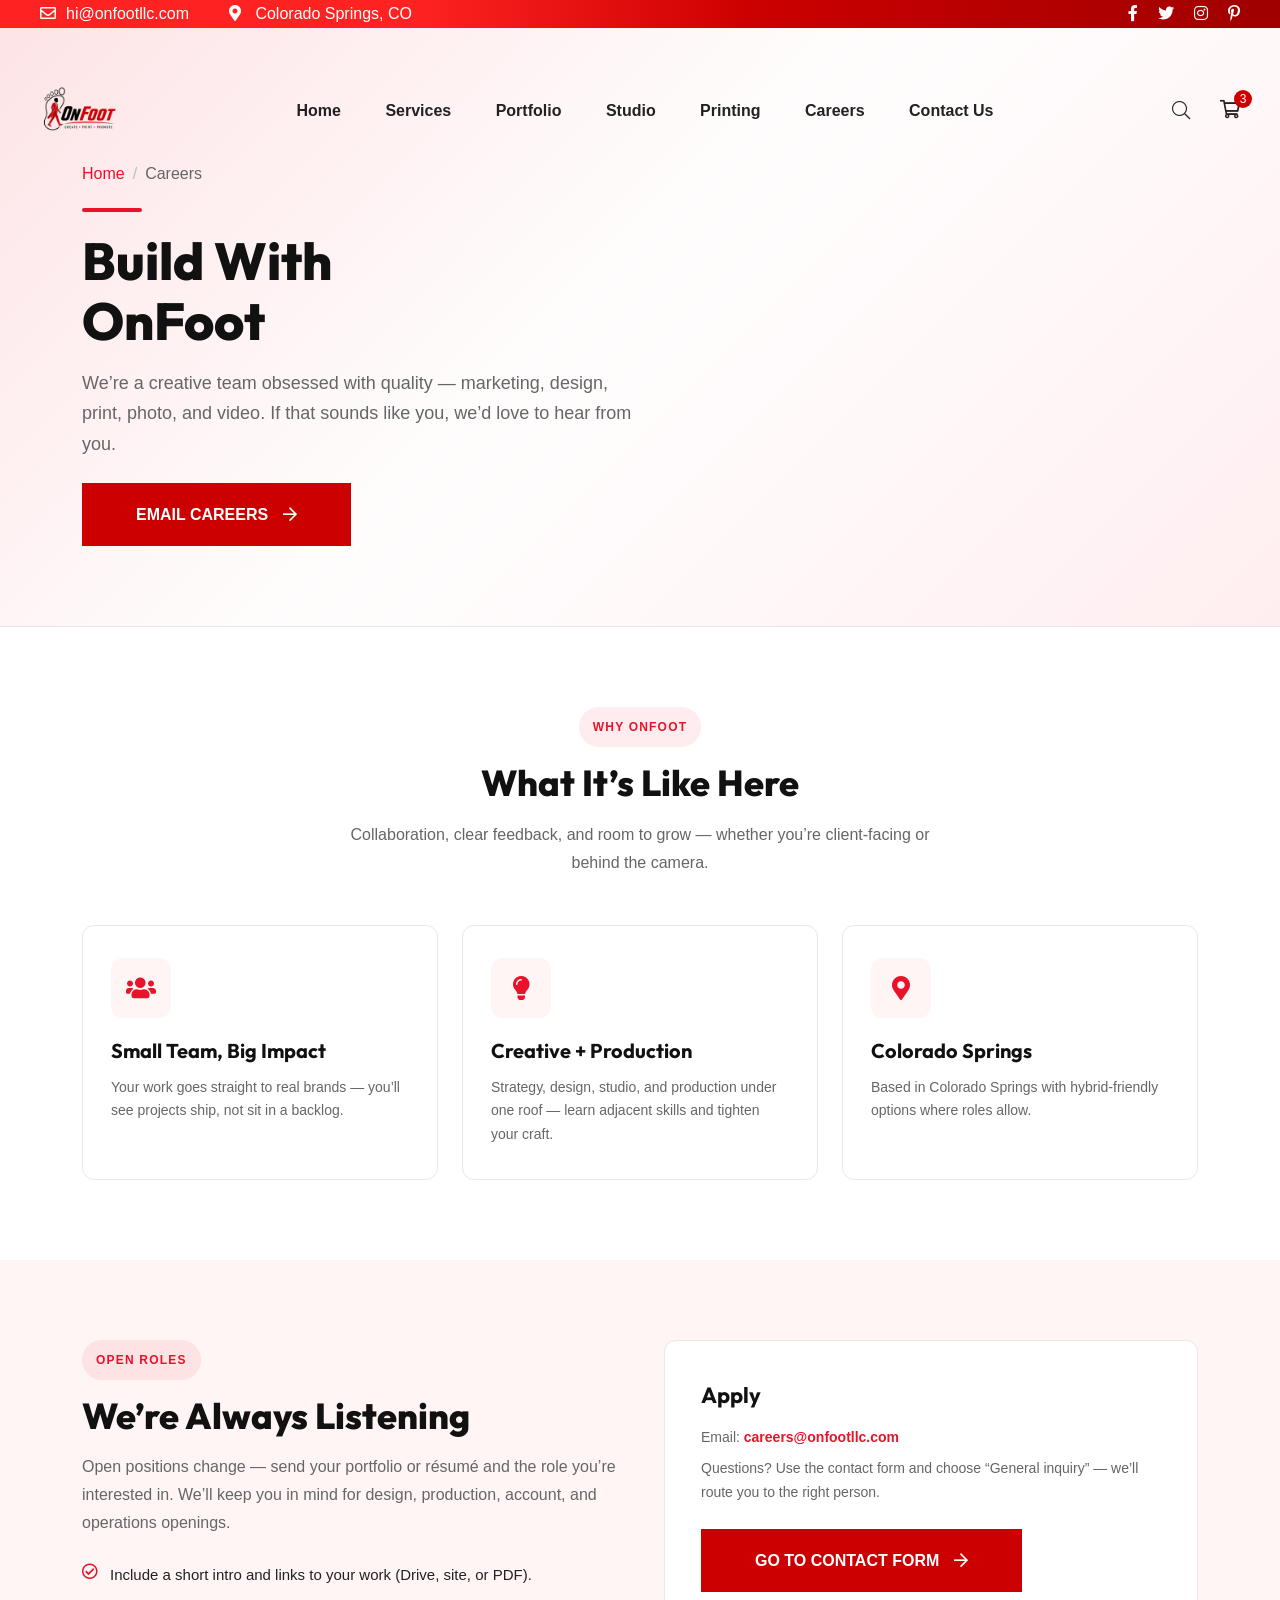
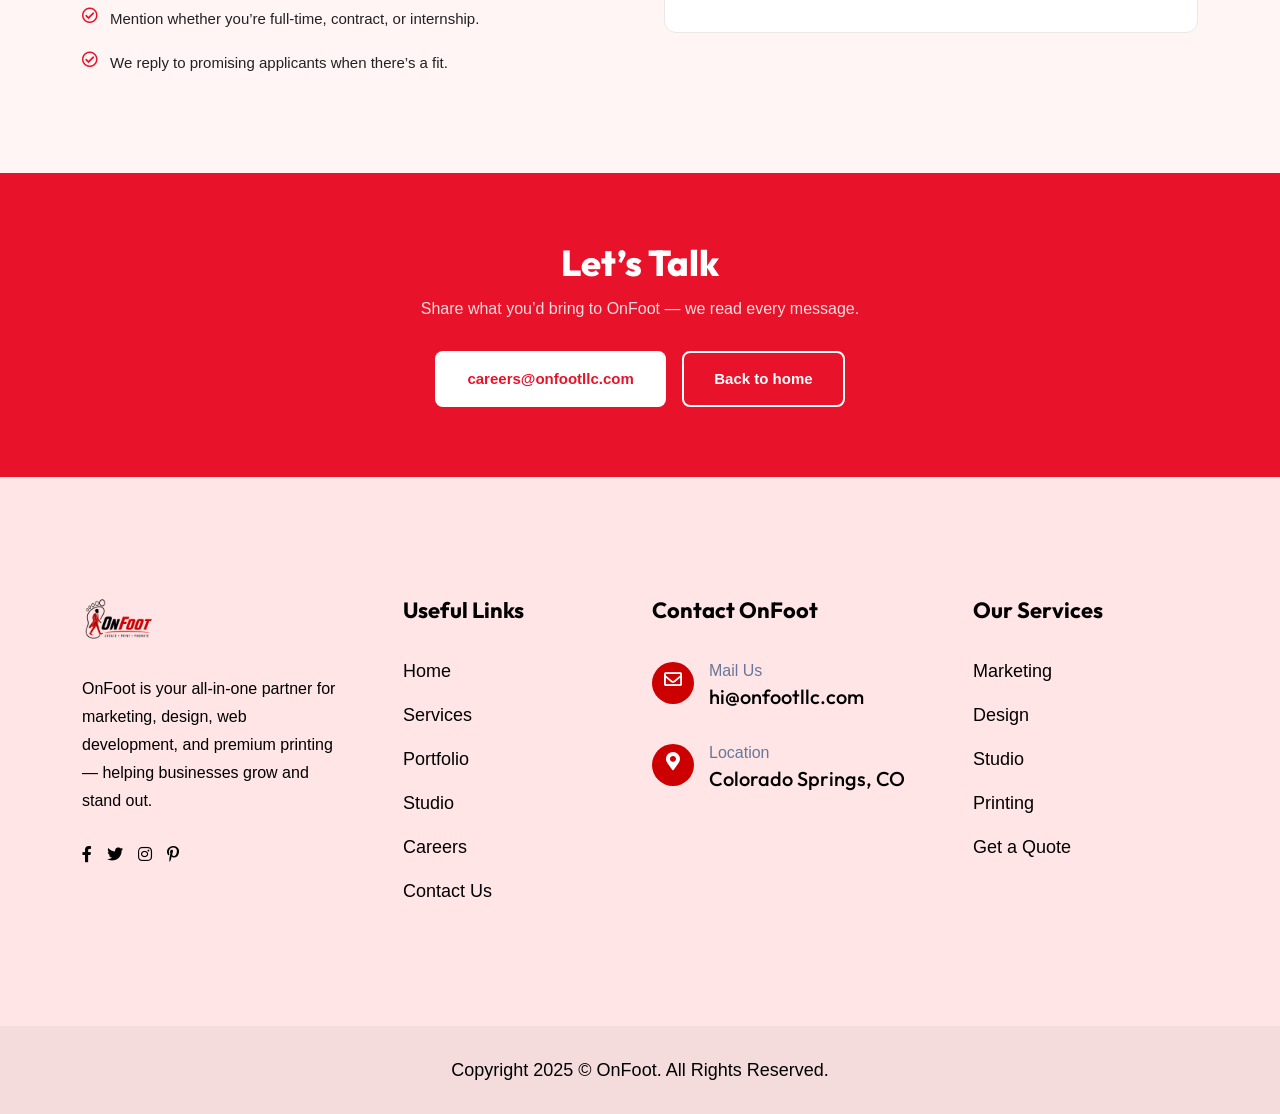
==== careers.html @ f648d7b2 "Add Studio pages, Careers, unified OnFoot logo, and nav updates - Studio & Commercial, Photography, " ====
<!DOCTYPE html>
<html lang="en">
<head>
    <meta charset="UTF-8">
    <meta http-equiv="X-UA-Compatible" content="IE=edge">
    <meta name="viewport" content="width=device-width, initial-scale=1">
    <title>Careers | OnFoot</title>
    <meta name="description" content="Careers at OnFoot — join our team in marketing, design, studio, and production.">
    <link rel="shortcut icon" href="assets/img/favicon.svg">
    <link rel="stylesheet" href="assets/css/bootstrap.min.css">
    <link rel="stylesheet" href="assets/css/font-awesome.css">
    <link rel="stylesheet" href="assets/css/animate.css">
    <link rel="stylesheet" href="assets/css/magnific-popup.css">
    <link rel="stylesheet" href="assets/css/meanmenu.css">
    <link rel="stylesheet" href="assets/css/swiper-bundle.min.css">
    <link rel="stylesheet" href="assets/css/nice-select.css">
    <link rel="stylesheet" href="assets/css/main.css">
    <link rel="stylesheet" href="assets/css/hero.css">
    <style>
        :root {
            --red: #E8132A;
            --dark: #111111;
            --light-bg: #fff5f5;
            --text: #222222;
            --muted: #666666;
            --border: #e8e8e8;
        }
        .page-hero {
            background: linear-gradient(135deg, #fff5f5 0%, #ffffff 45%, #ffeef0 100%);
            padding: 160px 0 80px;
            position: relative;
            overflow: hidden;
            margin-top: 0;
            border-bottom: 1px solid var(--border);
        }
        .page-hero::before { content: ''; position: absolute; inset: 0; background: linear-gradient(135deg, rgba(232,19,42,0.08) 0%, transparent 55%); pointer-events: none; }
        .page-hero .container { position: relative; z-index: 1; }
        .page-hero h1 { font-size: 52px; font-weight: 800; color: var(--dark); margin-bottom: 16px; line-height: 1.15; }
        .page-hero p { font-size: 18px; color: var(--muted); max-width: 560px; line-height: 1.7; margin-bottom: 24px; }
        .page-hero .breadcrumb { background: none; padding: 0; margin-bottom: 20px; }
        .page-hero .breadcrumb-item a { color: var(--red); text-decoration: none; }
        .page-hero .breadcrumb-item.active { color: var(--muted); }
        .page-hero .breadcrumb-item+.breadcrumb-item::before { color: #bbb; }
        .red-line { width: 60px; height: 4px; background: var(--red); border-radius: 2px; margin-bottom: 20px; }

        .sec-pad { padding: 80px 0; }
        .bg-light-sec { background: var(--light-bg); }
        .sec-badge { display: inline-block; font-size: 12px; font-weight: 700; color: var(--red); text-transform: uppercase; letter-spacing: 0.1em; background: rgba(232,19,42,0.08); padding: 6px 14px; border-radius: 20px; margin-bottom: 14px; }
        .sec-title { font-size: 36px; font-weight: 800; color: var(--dark); line-height: 1.2; margin-bottom: 16px; }
        .sec-desc { font-size: 16px; color: var(--muted); line-height: 1.75; }

        .service-card { background: #fff; border: 1px solid var(--border); border-radius: 12px; padding: 32px 28px; transition: all 0.3s; height: 100%; }
        .service-card:hover { border-color: var(--red); box-shadow: 0 8px 30px rgba(232,19,42,0.1); transform: translateY(-4px); }
        .service-card .icon { width: 60px; height: 60px; background: var(--light-bg); border-radius: 12px; display: flex; align-items: center; justify-content: center; font-size: 24px; color: var(--red); margin-bottom: 20px; }
        .service-card h4 { font-size: 20px; font-weight: 700; color: var(--dark); margin-bottom: 12px; }
        .service-card p { font-size: 14px; color: var(--muted); line-height: 1.7; margin: 0; }

        .cta-banner { background: var(--red); padding: 70px 0; text-align: center; }
        .cta-banner h2 { font-size: 36px; font-weight: 800; color: #fff; margin-bottom: 12px; }
        .cta-banner p { color: rgba(255,255,255,0.85); font-size: 16px; margin-bottom: 28px; }
        .btn-white { background: #fff; color: var(--red); border: none; padding: 14px 32px; border-radius: 8px; font-size: 15px; font-weight: 700; cursor: pointer; text-decoration: none; display: inline-block; transition: all 0.2s; }
        .btn-white:hover { background: var(--dark); color: #fff; }
        .btn-outline-white { background: transparent; color: #fff; border: 2px solid #fff; padding: 12px 30px; border-radius: 8px; font-size: 15px; font-weight: 700; cursor: pointer; text-decoration: none; display: inline-block; transition: all 0.2s; margin-left: 12px; }
        .btn-outline-white:hover { background: #fff; color: var(--red); }

        .feature-list { list-style: none; padding: 0; margin: 0; }
        .feature-list li { display: flex; align-items: flex-start; gap: 12px; margin-bottom: 16px; font-size: 15px; color: var(--text); }
        .feature-list li i { color: var(--red); font-size: 16px; margin-top: 2px; flex-shrink: 0; }

        body.page-careers .header-section-3 #header-sticky:not(.scrolled) .main-menu nav ul li a { color: #222 !important; }
        body.page-careers .header-section-3 #header-sticky:not(.scrolled) .main-menu nav ul li:hover > a { color: var(--red) !important; }
        body.page-careers .header-section-3 #header-sticky:not(.scrolled) .search-icon i,
        body.page-careers .header-section-3 #header-sticky:not(.scrolled) .cart-icon i,
        body.page-careers .header-section-3 #header-sticky:not(.scrolled) .sidebar__toggle i { color: #222 !important; }
        body.page-careers .header-section-3 #header-sticky:not(.scrolled) .main-menu nav ul li .submenu { background: #fff !important; border-top: 2px solid var(--red); }
        body.page-careers .header-section-3 #header-sticky:not(.scrolled) .main-menu nav ul li .submenu li a { color: #444 !important; }
    </style>
</head>
<body class="page-careers">
<div class="mouse-cursor cursor-outer"></div>
<div class="mouse-cursor cursor-inner"></div>
<div class="scroll-up">
    <svg class="scroll-circle svg-content" width="100%" height="100%" viewBox="-1 -1 102 102">
        <path d="M50,1 a49,49 0 0,1 0,98 a49,49 0 0,1 0,-98"/>
    </svg>
</div>

<div class="fix-area">
    <div class="offcanvas__info">
        <div class="offcanvas__wrapper">
            <div class="offcanvas__content">
                <div class="offcanvas__top mb-5 d-flex justify-content-end align-items-center">
                    <div class="offcanvas__close"><button><i class="fas fa-times"></i></button></div>
                </div>
                <div class="mobile-menu fix mb-3"></div>
                <div class="offcanvas__contact">
                    <h4>Contact Info</h4>
                    <ul>
                        <li class="d-flex align-items-center">
                            <div class="offcanvas__contact-icon"><i class="fal fa-map-marker-alt"></i></div>
                            <div class="offcanvas__contact-text"><a href="#">Colorado Springs, CO</a></div>
                        </li>
                        <li class="d-flex align-items-center">
                            <div class="offcanvas__contact-icon mr-15"><i class="fal fa-envelope"></i></div>
                            <div class="offcanvas__contact-text"><a href="mailto:hi@onfootllc.com">hi@onfootllc.com</a></div>
                        </li>
                    </ul>
                    <div class="header-button mt-4"><a href="shop-leftsidebar.html" class="theme-btn">Shop Now <i class="far fa-arrow-right"></i></a></div>
                    <div class="social-icon d-flex align-items-center">
                        <a href="#"><i class="fab fa-facebook-f"></i></a>
                        <a href="#"><i class="fab fa-twitter"></i></a>
                        <a href="#"><i class="fab fa-instagram"></i></a>
                        <a href="#"><i class="fab fa-pinterest-p"></i></a>
                    </div>
                </div>
                        </div>
                    </div>
                </div>
            </div>
    </div>
</div>
<div class="offcanvas__overlay"></div>

<header class="header-section-3">
    <div class="header-top-section">
        <div class="container-fluid">
            <div class="header-top-wrapper">
                <ul class="contact-list">
                    <li><i class="far fa-envelope"></i><a href="mailto:hi@onfootllc.com" class="link">hi@onfootllc.com</a></li>
                    <li><i class="fas fa-map-marker-alt"></i> Colorado Springs, CO</li>
                </ul>
                <div class="header-top-right">
                    <div class="social-icon d-flex align-items-center">
                        <a href="#"><i class="fab fa-facebook-f"></i></a>
                        <a href="#"><i class="fab fa-twitter"></i></a>
                        <a href="#"><i class="fab fa-instagram"></i></a>
                        <a href="#"><i class="fab fa-pinterest-p"></i></a>
                    </div>
                </div>
            </div>
        </div>
    </div>
    <div id="header-sticky" class="header-1 style-3">
        <div class="container-fluid">
            <div class="mega-menu-wrapper">
                <div class="header-main">
                    <div class="header-left">
                        <div class="logo">
                            <a href="index.html" class="header-logo"><img src="assets/img/logo/onfootlogo.png" alt="logo"></a>
                            <a href="index.html" class="header-logo-2"><img src="assets/img/logo/onfootlogo.png" alt="logo"></a>
                        </div>
                    </div>
                    <div class="mean__menu-wrapper">
                        <div class="main-menu">
                            <nav id="mobile-menu">
                                <ul>
                                    <li><a href="index.html">Home</a></li>
                                    <li class="has-dropdown">
                                        <a href="services.html">Services</a>
                                        <ul class="submenu">
                                            <li><a href="marketing.html">Marketing</a></li>
                                            <li><a href="design.html">Design</a></li>
                                        </ul>
                                    </li>
                                    <li><a href="portfolio.html">Portfolio</a></li>
                                    <li class="has-dropdown">
                                        <a href="studio.html">Studio</a>
                                        <ul class="submenu">
                                            <li><a href="studio-commercial.html">Studio &amp; Commercial</a></li>
                                            <li><a href="photography.html">Photography</a></li>
                                            <li><a href="video-production.html">Video &amp; Production</a></li>
                                        </ul>
                                    </li>
                                    <li><a href="shop-leftsidebar.html">Printing</a></li>
                                    <li class="active"><a href="careers.html">Careers</a></li>
                                    <li><a href="contact.html">Contact Us</a></li>
                                </ul>
                            </nav>
                        </div>
                    </div>
                    <div class="header-right d-flex justify-content-end align-items-center">
                        <a href="#0" class="search-trigger search-icon"><i class="fal fa-search"></i></a>
                        <div class="menu-cart"><button id="openButton" class="cart-icon"><i class="far fa-shopping-cart"></i></button></div>
                        <div class="header__hamburger d-xl-none my-auto"><div class="sidebar__toggle"><i class="far fa-bars"></i></div></div>
                    </div>
                </div>
            </div>
        </div>
    </div>
</header>

<div id="targetElement" class="side_bar slideInRight side_bar_hidden">
    <div class="side_bar_overlay"></div>
    <div class="cart-title mb-50"><h4>Shopping cart</h4></div>
    <div class="cartmini__widget">
        <div class="cartmini__checkout">
            <div class="cartmini__checkout-title mb-4"><h4>Cart is empty</h4></div>
            <div class="cartmini__checkout-btn"><a href="shop-leftsidebar.html" class="theme-btn mb-2 w-100">Continue Shopping</a></div>
        </div>
    </div>
    <button id="closeButton" class="x-mark-icon"><i class="fas fa-times"></i></button>
</div>

<div class="search-wrap">
    <div class="search-inner">
        <i class="fas fa-times search-close" id="search-close"></i>
        <div class="search-cell">
            <form method="get"><div class="search-field-holder"><input type="search" class="main-search-input" placeholder="Search..."></div></form>
        </div>
    </div>
</div>

<div class="page-hero">
    <div class="container">
        <nav aria-label="breadcrumb"><ol class="breadcrumb"><li class="breadcrumb-item"><a href="index.html">Home</a></li><li class="breadcrumb-item active" aria-current="page">Careers</li></ol></nav>
        <div class="red-line"></div>
        <h1>Build With<br>OnFoot</h1>
        <p>We’re a creative team obsessed with quality — marketing, design, print, photo, and video. If that sounds like you, we’d love to hear from you.</p>
        <a href="mailto:careers@onfootllc.com" class="theme-btn">Email careers <i class="far fa-arrow-right"></i></a>
    </div>
</div>

<section class="sec-pad">
    <div class="container">
        <div class="text-center mb-5">
            <span class="sec-badge">Why OnFoot</span>
            <h2 class="sec-title">What It’s Like Here</h2>
            <p class="sec-desc mx-auto" style="max-width:620px;">Collaboration, clear feedback, and room to grow — whether you’re client-facing or behind the camera.</p>
        </div>
        <div class="row g-4">
            <div class="col-lg-4 col-md-6 wow fadeInUp" data-wow-delay=".1s">
                <div class="service-card">
                    <div class="icon"><i class="fas fa-users"></i></div>
                    <h4>Small Team, Big Impact</h4>
                    <p>Your work goes straight to real brands — you’ll see projects ship, not sit in a backlog.</p>
                </div>
            </div>
            <div class="col-lg-4 col-md-6 wow fadeInUp" data-wow-delay=".2s">
                <div class="service-card">
                    <div class="icon"><i class="fas fa-lightbulb"></i></div>
                    <h4>Creative + Production</h4>
                    <p>Strategy, design, studio, and production under one roof — learn adjacent skills and tighten your craft.</p>
                </div>
            </div>
            <div class="col-lg-4 col-md-6 wow fadeInUp" data-wow-delay=".3s">
                <div class="service-card">
                    <div class="icon"><i class="fas fa-map-marker-alt"></i></div>
                    <h4>Colorado Springs</h4>
                    <p>Based in Colorado Springs with hybrid-friendly options where roles allow.</p>
                </div>
            </div>
        </div>
    </div>
</section>

<section class="sec-pad bg-light-sec">
    <div class="container">
        <div class="row g-5 align-items-start">
            <div class="col-lg-6 wow fadeInUp" data-wow-delay=".1s">
                <span class="sec-badge">Open roles</span>
                <h2 class="sec-title">We’re Always Listening</h2>
                <p class="sec-desc">Open positions change — send your portfolio or résumé and the role you’re interested in. We’ll keep you in mind for design, production, account, and operations openings.</p>
                <ul class="feature-list mt-4">
                    <li><i class="far fa-check-circle"></i> <span>Include a short intro and links to your work (Drive, site, or PDF).</span></li>
                    <li><i class="far fa-check-circle"></i> <span>Mention whether you’re full-time, contract, or internship.</span></li>
                    <li><i class="far fa-check-circle"></i> <span>We reply to promising applicants when there’s a fit.</span></li>
                </ul>
            </div>
            <div class="col-lg-6 wow fadeInUp" data-wow-delay=".2s">
                <div class="service-card h-100" style="padding:40px 36px;">
                    <h4 class="mb-3" style="font-size:22px;">Apply</h4>
                    <p class="sec-desc mb-2">Email: <a href="mailto:careers@onfootllc.com" style="color:var(--red); font-weight:700;">careers@onfootllc.com</a></p>
                    <p class="sec-desc mb-4">Questions? Use the contact form and choose “General inquiry” — we’ll route you to the right person.</p>
                    <a href="contact.html" class="theme-btn">Go to contact form <i class="far fa-arrow-right"></i></a>
                </div>
            </div>
        </div>
    </div>
</section>

<div class="cta-banner">
    <div class="container">
        <h2>Let’s Talk</h2>
        <p>Share what you’d bring to OnFoot — we read every message.</p>
        <a href="mailto:careers@onfootllc.com" class="btn-white">careers@onfootllc.com</a>
        <a href="index.html" class="btn-outline-white">Back to home</a>
    </div>
</div>

<footer class="footer-section section-bg">
    <div class="container">
        <div class="footer-widgets-wrapper">
            <div class="row">
                <div class="col-xl-3 col-sm-6 col-md-6 col-lg-4">
                    <div class="single-footer-widget">
                        <div class="widget-head"><a href="index.html"><img src="assets/img/logo/onfootlogo.png" alt="logo"></a></div>
                        <div class="footer-content">
                            <p>OnFoot is your all-in-one partner for marketing, design, web development, and premium printing — helping businesses grow and stand out.</p>
                            <div class="social-icon style-2 d-flex align-items-center">
                                <a href="#"><i class="fab fa-facebook-f"></i></a>
                                <a href="#"><i class="fab fa-twitter"></i></a>
                                <a href="#"><i class="fab fa-instagram"></i></a>
                                <a href="#"><i class="fab fa-pinterest-p"></i></a>
                            </div>
                        </div>
                    </div>
                </div>
                <div class="col-xl-3 col-sm-6 col-md-6 col-lg-4 ps-lg-5">
                    <div class="single-footer-widget">
                        <div class="widget-head"><h3>Useful Links</h3></div>
                        <ul class="list-items">
                            <li><a href="index.html">Home</a></li>
                            <li><a href="services.html">Services</a></li>
                            <li><a href="portfolio.html">Portfolio</a></li>
                            <li><a href="studio.html">Studio</a></li>
                            <li><a href="careers.html">Careers</a></li>
                            <li><a href="contact.html">Contact Us</a></li>
                        </ul>
                    </div>
                </div>
                <div class="col-xl-3 col-sm-6 col-md-6 col-lg-4">
                    <div class="single-footer-widget">
                        <div class="widget-head"><h3>Contact OnFoot</h3></div>
                        <ul class="contact-list-2">
                            <li>
                                <div class="icon"><i class="far fa-envelope" style="color:#fff;font-size:18px;"></i></div>
                                <div class="content"><span>Mail Us</span><h3><a href="mailto:hi@onfootllc.com">hi@onfootllc.com</a></h3></div>
                            </li>
                            <li>
                                <div class="icon"><i class="fas fa-map-marker-alt" style="color:#fff;font-size:18px;"></i></div>
                                <div class="content"><span>Location</span><h3>Colorado Springs, CO</h3></div>
                            </li>
                        </ul>
                    </div>
                </div>
                <div class="col-xl-3 col-sm-6 col-md-6 col-lg-4 ps-lg-5">
                    <div class="single-footer-widget">
                        <div class="widget-head"><h3>Our Services</h3></div>
                        <ul class="list-items">
                            <li><a href="marketing.html">Marketing</a></li>
                            <li><a href="design.html">Design</a></li>
                            <li><a href="studio.html">Studio</a></li>
                            <li><a href="shop-leftsidebar.html">Printing</a></li>
                            <li><a href="contact.html">Get a Quote</a></li>
                        </ul>
                    </div>
                </div>
            </div>
        </div>
    </div>
    <div class="footer-bottom">
        <div class="container">
            <div class="footer-bottom-wrapper justify-content-center">
                <p>Copyright 2025 &copy; OnFoot. All rights reserved.</p>
            </div>
        </div>
    </div>
</footer>

<script src="assets/js/jquery-3.7.1.min.js"></script>
<script src="assets/js/viewport.jquery.js"></script>
<script src="assets/js/bootstrap.bundle.min.js"></script>
<script src="assets/js/gsap/gsap.js"></script>
<script src="assets/js/gsap/gsap-scroll-trigger.js"></script>
<script src="assets/js/swiper-bundle.min.js"></script>
<script src="assets/js/jquery.meanmenu.min.js"></script>
<script src="assets/js/jquery.magnific-popup.min.js"></script>
<script src="assets/js/wow.min.js"></script>
<script src="assets/js/main.js"></script>
<script>
document.addEventListener('DOMContentLoaded', function () {
    var header = document.getElementById('header-sticky');
    if (!header) return;
    var threshold = 80;
    function onScroll() {
        if (window.scrollY > threshold) header.classList.add('scrolled');
        else header.classList.remove('scrolled');
    }
    window.addEventListener('scroll', onScroll, { passive: true });
    onScroll();
});
</script>
</body>
</html>
---- assets/css/nice-select.css ----
.nice-select {
  -webkit-tap-highlight-color: transparent;
  background-color: transparent;
  border-radius: 5px;
  border: solid 1px #CC0000;
  box-sizing: border-box;
  clear: both;
  cursor: pointer;
  display: block;
  font-family: inherit;
  font-size: 18px;
  font-weight: normal;
  outline: none;
 padding: 14px 35px 14px 15px;
  position: relative;
  text-align: left !important;
  -webkit-transition: all 0.2s ease-in-out;
  transition: all 0.2s ease-in-out;
  -webkit-user-select: none;
     -moz-user-select: none;
      -ms-user-select: none;
          user-select: none;
  white-space: nowrap;
  width: 160px;
 }
  .nice-select:hover {
    border-color: #CC0000; }
  .nice-select:active, .nice-select.open, .nice-select:focus {
    border-color: #CC0000; }
  .nice-select:after {
    border-bottom: 2px solid #CC0000;
    border-right: 2px solid #CC0000;
    content: '';
    display: block;
    height: 12px;
    margin-top: -6px;
    pointer-events: none;
    position: absolute;
    right: 14px;
    top: 50%;
    -webkit-transform-origin: 66% 66%;
        -ms-transform-origin: 66% 66%;
            transform-origin: 66% 66%;
    -webkit-transform: rotate(45deg);
        -ms-transform: rotate(45deg);
            transform: rotate(45deg);
    -webkit-transition: all 0.15s ease-in-out;
    transition: all 0.15s ease-in-out;
    width: 12px; }
  .nice-select.open:after {
    -webkit-transform: rotate(-135deg);
        -ms-transform: rotate(-135deg);
            transform: rotate(-135deg); }
  .nice-select.open .list {
    opacity: 1;
    display: block;
    pointer-events: auto;
    -webkit-transform: scale(1) translateY(0);
        -ms-transform: scale(1) translateY(0);
            transform: scale(1) translateY(0); }
  .nice-select.disabled {
    border-color: #CC0000;
    color: #CC0000;
    pointer-events: none; }
    .nice-select.disabled:after {
      border-color: #CC0000; }
  .nice-select.wide {
    width: 100%; }
    .nice-select.wide .list {
      left: 0 !important;
      right: 0 !important; }
  .nice-select.right {
    float: right; }
    .nice-select.right .list {
      left: auto;
      right: 0; }
  .nice-select.small {
    font-size: 12px;
    height: 36px;
    line-height: 34px; }
    .nice-select.small:after {
      height: 4px;
      width: 4px; }
    .nice-select.small .option {
      line-height: 34px;
      min-height: 34px; }
  .nice-select .list {
    background-color: #1a1a1a;
    border-radius: 5px;
    box-sizing: border-box;
    margin-top: 4px;
    opacity: 0;
    width: 160px;
    display: none;
    overflow: hidden;
    padding: 0;
    pointer-events: none;
    position: absolute;
    right: 0;
    -webkit-transform-origin: 50% 0;
        -ms-transform-origin: 50% 0;
            transform-origin: 50% 0;
    -webkit-transform: scale(0.75) translateY(-21px);
        -ms-transform: scale(0.75) translateY(-21px);
            transform: scale(0.75) translateY(-21px);
    -webkit-transition: all 0.2s cubic-bezier(0.5, 0, 0, 1.25), opacity 0.15s ease-out;
    transition: all 0.2s cubic-bezier(0.5, 0, 0, 1.25), opacity 0.15s ease-out;
    z-index: 9;
    margin-bottom: 4px;
    
   }
   .nice-select .list li:not(:last-child){
      margin-right: 0 !important;
   }   
  .nice-select .option {
    cursor: pointer;
    font-weight: 400;
    line-height: 40px;
    list-style: none;
    min-height: 40px;
    outline: none;
    z-index: 9999999;
    padding: 0px 10px;
    border: 1px solid #333333;
    text-align: left;
    -webkit-transition: all 0.2s;
    transition: all 0.2s;
   }
    .nice-select .option:hover, .nice-select .option.focus, .nice-select .option.selected.focus {
      background-color: #2C2C2C; }
    .nice-select .option.selected {
      font-weight: bold; }
    .nice-select .option.disabled {
      background-color: transparent;
      color: #999;
      cursor: default;
     }

.no-csspointerevents .nice-select .list {
  display: none; }

.no-csspointerevents .nice-select.open .list {
  display: block; }
---- assets/css/main.css ----
/*
Theme Name: Printnow
Author: Modina Theme
Author URI: https://themeforest.net/user/modinatheme/
Description: Printing Company & Design Services HTML Template
Version: 1.1.0
*/
@import url("https://fonts.googleapis.com/css2?family=Outfit:wght@100..900&display=swap");
@import url("https://fonts.cdnfonts.com/css/satoshi");
:root {
  --body: #fff;
  --black: #000;
  --white: #fff;
  --theme: #CC0000;
  --theme2: #990000;
  --header: #000000;
  --base: #CC0000;
  --text: #767676;
  --text2: #8A8C94;
  --border: #000000;
  --button: #1a1a1a;
  --button2: #111111;
  --ratting: #D4AF37;
  --bg: #FFE5E5;
  --color-gradient-1: linear-gradient(90.07deg, #FF2222 32.43%, #CC0000 58.79%, #990000 105.32%);
  ---box-shadow: rgba(149, 157, 165, 0.2) 0px 8px 24px;
}

.theme-btn {
  background-color: var(--theme);
  color: var(--white);
  display: inline-block;
  font-size: 16px;
  font-weight: 700;
  padding: 23px 54px;
  border-radius: 0;
  text-transform: uppercase;
  transition: all 0.3s ease-in-out;
  position: relative;
  z-index: 1;
  line-height: 1;
}
.theme-btn::before {
  content: "";
  background-color: var(--header);
  width: 0;
  height: 50%;
  position: absolute;
  top: 0;
  left: 0;
  transition: all 0.3s cubic-bezier(0.785, 0.135, 0.15, 0.86);
  z-index: -1;
}
.theme-btn::after {
  content: "";
  background-color: var(--header);
  width: 0;
  height: 50%;
  position: absolute;
  bottom: 0;
  right: 0;
  transition: all 0.3s cubic-bezier(0.785, 0.135, 0.15, 0.86);
  z-index: -1;
}
.theme-btn.border-style {
  background-color: transparent;
  color: var(--header);
  border: 1px solid var(--border);
}
.theme-btn.border-style::before, .theme-btn.border-style::after {
  background-color: var(--theme);
}
.theme-btn i {
  margin-left: 10px;
}
.theme-btn:hover {
  color: var(--white);
}
.theme-btn:hover::before, .theme-btn:hover::after {
  width: 100%;
}
.theme-btn.bg-white {
  background-color: var(--white);
  color: var(--header);
}
.theme-btn.bg-white:hover {
  color: var(--white);
}
@media (max-width: 767px) {
  .theme-btn {
    padding: 20px 32px;
  }
}
@media (max-width: 575px) {
  .theme-btn {
    padding: 18px 30px;
    font-size: 14px;
  }
}

.link-btn {
  text-transform: capitalize;
  font-size: 16px;
  color: var(--header);
  font-weight: 600;
}
.link-btn span {
  background-image: linear-gradient(var(--theme), var(--theme));
  background-position: 0 95%;
  background-repeat: no-repeat;
  background-size: 0% 2px;
  display: inline-block;
  transition: all 0.4s ease-in-out;
}
.link-btn i {
  margin-left: 10px;
  font-size: 16px;
  transition: all 0.4s ease-in-out;
  font-size: 12px;
  width: 25px;
  height: 25px;
  line-height: 25px;
  border-radius: 25px;
  background-color: var(--theme);
  text-align: center;
  color: var(--white);
}
.link-btn:hover span {
  color: var(--theme);
  background-size: 100% 1px;
}
.link-btn.link-btn-2 span {
  background-image: linear-gradient(var(--theme2), var(--theme2));
}
.link-btn.link-btn-2 i {
  background-color: var(--theme2);
}
.link-btn.link-btn-2:hover span {
  color: var(--theme2);
}

/* --------------------------------------------
    Template Default Fonts & Fonts Styles
 ---------------------------------------------- */
body {
  font-family: "Satoshi", sans-serif;
  font-size: 16px;
  font-weight: normal;
  line-height: 28px;
  color: var(--text);
  background-color: var(--white);
  padding: 0;
  margin: 0;
  overflow-x: hidden;
}

ul {
  padding: 0;
  margin: 0;
  list-style: none;
}

button {
  border: none;
  background-color: transparent;
  padding: 0;
}

input:focus {
  color: var(--white);
  outline: none;
}

input {
  color: var(--white);
}

h1,
h2,
h3,
h4,
h5,
h6 {
  font-family: "Outfit", sans-serif;
  margin: 0px;
  padding: 0;
  color: var(--header);
  text-transform: initial;
  transition: all 0.4s ease-in-out;
}

h1 {
  font-size: 70px;
  font-weight: 700;
  line-height: 115%;
}

h2 {
  font-size: 50px;
  line-height: 110%;
  font-weight: 700;
}
@media (max-width: 1199px) {
  h2 {
    font-size: 42px;
  }
}
@media (max-width: 767px) {
  h2 {
    font-size: 44px;
  }
}
@media (max-width: 575px) {
  h2 {
    font-size: 38px;
  }
}

h3 {
  font-size: 22px;
  font-weight: 700;
}
@media (max-width: 575px) {
  h3 {
    font-size: 20px;
  }
}

h4 {
  font-size: 20px;
  font-weight: 700;
  line-height: 130%;
}

h5 {
  font-size: 18px;
  font-weight: 700;
}

h6 {
  font-size: 16px;
  font-weight: 700;
}

a {
  text-decoration: none;
  outline: none !important;
  cursor: pointer;
  color: var(--header);
  transition: all 0.4s ease-in-out;
}

p {
  margin: 0px;
  transition: all 0.4s ease-in-out;
}

.preloader {
  align-items: center;
  cursor: default;
  display: flex;
  height: 100%;
  justify-content: center;
  position: fixed;
  left: 0;
  top: 0;
  width: 100%;
  z-index: 9999999;
}
.preloader .animation-preloader {
  z-index: 1000;
}
.preloader .animation-preloader .spinner {
  animation: spinner 1s infinite linear;
  border-radius: 50%;
  border: 3px solid rgba(0, 0, 0, 0.2);
  border-top-color: var(--theme);
  height: 9em;
  margin: 0 auto 3.5em auto;
  width: 9em;
}
@media (max-width: 767px) {
  .preloader .animation-preloader .spinner {
    width: 7.5em;
    height: 7.5em;
    margin: 0 auto 1.5em auto;
  }
}
.preloader .animation-preloader .txt-loading {
  font: bold 5em "Outfit", sans-serif, "Satoshi", sans-serif;
  text-align: center;
  user-select: none;
}
@media (max-width: 767px) {
  .preloader .animation-preloader .txt-loading {
    font-size: 2.5em;
  }
}
.preloader .animation-preloader .txt-loading .letters-loading {
  color: var(--theme);
  position: relative;
}
.preloader .animation-preloader .txt-loading .letters-loading:nth-child(2):before {
  animation-delay: 0.2s;
}
.preloader .animation-preloader .txt-loading .letters-loading:nth-child(3):before {
  animation-delay: 0.4s;
}
.preloader .animation-preloader .txt-loading .letters-loading:nth-child(4):before {
  animation-delay: 0.6s;
}
.preloader .animation-preloader .txt-loading .letters-loading:nth-child(5):before {
  animation-delay: 0.8s;
}
.preloader .animation-preloader .txt-loading .letters-loading:nth-child(6):before {
  animation-delay: 1s;
}
.preloader .animation-preloader .txt-loading .letters-loading:nth-child(7):before {
  animation-delay: 1.2s;
}
.preloader .animation-preloader .txt-loading .letters-loading:nth-child(8):before {
  animation-delay: 1.4s;
}
.preloader .animation-preloader .txt-loading .letters-loading::before {
  animation: letters-loading 4s infinite;
  color: var(--header);
  content: attr(data-text-preloader);
  left: 0;
  opacity: 0;
  font-family: "Outfit", sans-serif;
  position: absolute;
  top: -3px;
  transform: rotateY(-90deg);
}
.preloader p {
  font-size: 15px;
  font-weight: 600;
  text-transform: uppercase;
  letter-spacing: 8px;
  color: var(--theme);
}
.preloader .loader {
  position: fixed;
  top: 0;
  left: 0;
  width: 100%;
  height: 100%;
  font-size: 0;
  z-index: 1;
  pointer-events: none;
}
.preloader .loader .row {
  height: 100%;
}
.preloader .loader .loader-section {
  padding: 0px;
}
.preloader .loader .loader-section .bg {
  background-color: #fff;
  height: 100%;
  left: 0;
  width: 100%;
  transition: all 800ms cubic-bezier(0.77, 0, 0.175, 1);
}
.preloader.loaded .animation-preloader {
  opacity: 0;
  transition: 0.3s ease-out;
}
.preloader.loaded .loader-section .bg {
  width: 0;
  transition: 0.7s 0.3s allcubic-bezier(0.1, 0.1, 0.1, 1);
}

.search-wrap {
  width: 100%;
  height: 100%;
  overflow: hidden;
  display: none;
  position: fixed;
  top: 0;
  left: 0;
  z-index: 999999;
  background-color: rgba(255, 255, 255, 0.9);
}
.search-wrap .search-inner {
  position: relative;
  width: 100%;
  height: 100%;
}
.search-wrap .search-cell {
  position: absolute;
  top: 50%;
  width: 100%;
  transform: translateY(-50%);
}
.search-wrap .search-field-holder {
  width: 50%;
  margin: auto;
  position: relative;
  animation: slideInUp 0.3s;
}

@media only screen and (min-width: 768px) and (max-width: 991px) {
  .search-wrap .search-field-holder {
    width: 70%;
  }
}
@media (max-width: 575px) {
  .search-wrap .search-field-holder {
    width: 80%;
  }
}
.search-wrap .main-search-input {
  width: 100%;
  height: 70px;
  border: 0;
  padding: 0 50px;
  text-transform: capitalize;
  background: transparent;
  font-size: 25px;
  color: var(--header);
  border-bottom: 2px solid var(--header);
  text-align: center;
  letter-spacing: 2px;
}

@media (max-width: 575px) {
  .search-wrap .main-search-input {
    height: 50px;
    padding: 0 0;
    line-height: 50px;
    font-size: 18px;
  }
}
.search-wrap input.form-control,
.search-wrap input.form-control:focus {
  background-color: var(--header);
}

input.main-search-input::placeholder {
  color: var(--header);
  opacity: 1;
  font-size: 25px;
}

@media (max-width: 575px) {
  input.main-search-input::placeholder {
    font-size: 18px;
  }
}
.search-close {
  position: absolute;
  top: 50px;
  right: 50px;
  font-size: 30px;
  color: var(--theme);
  cursor: pointer;
}

.mouse-cursor {
  position: fixed;
  left: 0;
  top: 0;
  pointer-events: none;
  border-radius: 50%;
  -webkit-transform: translateZ(0);
  transform: translateZ(0);
  visibility: hidden;
}
@media (max-width: 767px) {
  .mouse-cursor {
    display: none;
  }
}

.cursor-inner {
  width: 6px;
  height: 6px;
  z-index: 10000001;
  background-color: var(--theme);
  -webkit-transition: width 0.3s ease-in-out, height 0.3s ease-in-out, margin 0.3s ease-in-out, opacity 0.3s ease-in-out;
  -o-transition: width 0.3s ease-in-out, height 0.3s ease-in-out, margin 0.3s ease-in-out, opacity 0.3s ease-in-out;
  transition: width 0.3s ease-in-out, height 0.3s ease-in-out, margin 0.3s ease-in-out, opacity 0.3s ease-in-out;
}

.cursor-inner.cursor-hover {
  margin-left: -35px;
  margin-top: -35px;
  width: 70px;
  height: 70px;
  background-color: var(--theme);
  opacity: 0.3;
}

.cursor-outer {
  margin-left: -12px;
  margin-top: -12px;
  width: 30px;
  height: 30px;
  border: 1px solid var(--theme);
  -webkit-box-sizing: border-box;
  box-sizing: border-box;
  z-index: 10000000;
  opacity: 0.5;
  -webkit-transition: all 0.08s ease-out;
  -o-transition: all 0.08s ease-out;
  transition: all 0.08s ease-out;
}

.cursor-outer.cursor-hover {
  opacity: 0;
}

.scroll-up {
  cursor: pointer;
  display: block;
  border-radius: 50px;
  z-index: 99;
  opacity: 0;
  visibility: hidden;
  transform: translateY(15px);
  position: fixed;
  right: 25px;
  bottom: 35px;
  height: 50px;
  width: 50px;
  transition: all 0.4s ease-in-out;
}

.scroll-up::after {
  position: absolute;
  font-family: "Font Awesome 5 Pro";
  content: "\f176";
  text-align: center;
  line-height: 50px;
  font-weight: 700;
  font-size: 18px;
  color: var(--theme);
  left: 0;
  top: 0;
  height: 50px;
  width: 50px;
  cursor: pointer;
  display: block;
  z-index: 1;
  transition: all 0.4s ease-in-out;
}

.scroll-up svg path {
  fill: none;
}

.scroll-up svg.scroll-circle path {
  stroke: var(--theme);
  stroke-width: 4px;
  box-sizing: border-box;
  transition: all 0.4s ease-in-out;
}

.scroll-up.active-scroll {
  opacity: 1;
  visibility: visible;
  transform: translateY(0);
}

.section-title {
  position: relative;
  z-index: 99;
  margin-bottom: 30px;
}
@media (max-width: 767px) {
  .section-title {
    margin-bottom: 0;
  }
}
.section-title .sub-title {
  padding: 8px 30px;
  border-radius: 30px;
  display: inline-block;
  background: linear-gradient(90deg, rgba(204, 0, 0, 0.10) 24%, rgba(204, 0, 0, 0.10) 60%, rgba(153, 0, 0, 0.10) 100%);
  margin-bottom: 20px;
}
.section-title .sub-title span {
  background: var(--color-gradient-1);
  display: inline-block;
  font-weight: 600;
  text-transform: uppercase;
  background-clip: text;
  -webkit-background-clip: text;
  -webkit-text-fill-color: transparent;
  font-size: 14px;
}

.section-title-area {
  display: flex;
  align-items: center;
  justify-content: space-between;
}
@media (max-width: 991px) {
  .section-title-area {
    flex-wrap: wrap;
    gap: 0;
    text-align: center;
    justify-content: center;
  }
}
@media (max-width: 767px) {
  .section-title-area {
    gap: 20px;
  }
}

.center {
  text-align: center;
  margin: 0 auto;
}

.section-bg {
  background-color: var(--bg);
}

.section-padding {
  padding: 120px 0;
}
@media (max-width: 1199px) {
  .section-padding {
    padding: 100px 0;
  }
}
@media (max-width: 991px) {
  .section-padding {
    padding: 80px 0;
  }
}

@-webkit-keyframes rippleOne {
  70% {
    -webkit-box-shadow: 0 0 0 40px rgba(244, 68, 56, 0);
    box-shadow: 0 0 0 40px rgba(244, 68, 56, 0);
  }
  100% {
    -webkit-box-shadow: 0 0 0 0 rgba(244, 68, 56, 0);
    box-shadow: 0 0 0 0 rgba(244, 68, 56, 0);
  }
}
@keyframes rippleOne {
  70% {
    -webkit-box-shadow: 0 0 0 40px rgba(244, 68, 56, 0);
    box-shadow: 0 0 0 40px rgba(244, 68, 56, 0);
  }
  100% {
    -webkit-box-shadow: 0 0 0 0 rgba(244, 68, 56, 0);
    box-shadow: 0 0 0 0 rgba(244, 68, 56, 0);
  }
}
@keyframes cir36 {
  100% {
    transform: rotate(360deg);
  }
}
@keyframes rounded {
  50% {
    transform: rotate(15deg);
  }
}
@keyframes up-down {
  0% {
    transform: translateY(10px);
  }
  100% {
    transform: translateY(-10px);
  }
}
@-webkit-keyframes spinner {
  to {
    -webkit-transform: rotateZ(360deg);
    transform: rotateZ(360deg);
  }
}
@keyframes spinner {
  to {
    -webkit-transform: rotateZ(360deg);
    transform: rotateZ(360deg);
  }
}
@-webkit-keyframes letters-loading {
  0%, 75%, 100% {
    opacity: 0;
    transform: rotateY(-90deg);
  }
  25%, 50% {
    opacity: 1;
    transform: rotateY(0deg);
  }
}
@keyframes letters-loading {
  0%, 75%, 100% {
    opacity: 0;
    transform: rotateY(-90deg);
  }
  25%, 50% {
    opacity: 1;
    transform: rotateY(0deg);
  }
}
@keyframes loaderspin {
  0% {
    transform: translate(-50%, -50%) rotate(0deg);
  }
  100% {
    transform: translate(-50%, -50%) rotate(360deg);
  }
}
@keyframes tpswing {
  0% {
    -webkit-transform: rotate(20deg);
    -ms-transform: rotate(20deg);
    transform: rotate(20deg);
  }
  100% {
    -webkit-transform: rotate(0deg);
    -ms-transform: rotate(0deg);
    transform: rotate(0deg);
  }
}
@keyframes width {
  0% {
    width: 0%;
  }
  100% {
    width: 100%;
  }
}
@-webkit-keyframes width {
  0% {
    width: 0%;
  }
  100% {
    width: 100%;
  }
}
@-webkit-keyframes loaderspin {
  0% {
    transform: translate(-50%, -50%) rotate(0deg);
  }
  100% {
    transform: translate(-50%, -50%) rotate(360deg);
  }
}
@keyframes loaderpulse {
  0% {
    transform: scale(1);
  }
  100% {
    transform: scale(1.2);
  }
}
@keyframes rounded {
  50% {
    transform: rotate(20deg);
  }
}
@keyframes cir36 {
  100% {
    transform: rotate(360deg);
  }
}
.float-bob-y {
  -webkit-animation-name: float-bob-y;
  animation-name: float-bob-y;
  -webkit-animation-duration: 3s;
  animation-duration: 3s;
  -webkit-animation-iteration-count: infinite;
  animation-iteration-count: infinite;
  -webkit-animation-timing-function: linear;
  animation-timing-function: linear;
}

@-webkit-keyframes float-bob-y {
  0% {
    -webkit-transform: translateY(-30px);
    transform: translateY(-30px);
  }
  50% {
    -webkit-transform: translateY(-10px);
    transform: translateY(-10px);
  }
  100% {
    -webkit-transform: translateY(-30px);
    transform: translateY(-30px);
  }
}
@keyframes float-bob-y {
  0% {
    -webkit-transform: translateY(-30px);
    transform: translateY(-30px);
  }
  50% {
    -webkit-transform: translateY(-10px);
    transform: translateY(-10px);
  }
  100% {
    -webkit-transform: translateY(-30px);
    transform: translateY(-30px);
  }
}
.float-bob-x {
  -webkit-animation-name: float-bob-x;
  animation-name: float-bob-x;
  -webkit-animation-duration: 3s;
  animation-duration: 3s;
  -webkit-animation-iteration-count: infinite;
  animation-iteration-count: infinite;
  -webkit-animation-timing-function: linear;
  animation-timing-function: linear;
}

@-webkit-keyframes float-bob-x {
  0% {
    -webkit-transform: translateX(0px);
    transform: translateX(30px);
  }
  50% {
    -webkit-transform: translateX(10px);
    transform: translateX(10px);
  }
  100% {
    -webkit-transform: translateX(30px);
    transform: translateX(30px);
  }
}
@keyframes float-bob-x {
  0% {
    -webkit-transform: translateX(30px);
    transform: translateX(30px);
  }
  50% {
    -webkit-transform: translateX(10px);
    transform: translateX(10px);
  }
  100% {
    -webkit-transform: translateX(30px);
    transform: translateX(30px);
  }
}
@keyframes bounce-x {
  0% {
    -webkit-transform: translateX(0);
    transform: translateX(0);
  }
  50% {
    -webkit-transform: translateX(30px);
    transform: translateX(30px);
  }
  100% {
    -webkit-transform: translateX(0);
    transform: translateX(0);
  }
}
.bounce-x {
  -webkit-animation: bounce-x 7s infinite linear;
  animation: bounce-x 7s infinite linear;
}

@keyframes criss-cross-left {
  0% {
    left: -20px;
  }
  50% {
    left: 50%;
    width: 20px;
    height: 20px;
  }
  100% {
    left: 50%;
    width: 375px;
    height: 375px;
  }
}
@keyframes criss-cross-right {
  0% {
    right: -20px;
  }
  50% {
    right: 50%;
    width: 20px;
    height: 20px;
  }
  100% {
    right: 50%;
    width: 375px;
    height: 375px;
  }
}
@keyframes rotated2 {
  0% {
    transform: rotate(0);
  }
  100% {
    transform: rotate(-360deg);
  }
}
@keyframes wave {
  0% {
    transform: translateX(0);
  }
  50% {
    transform: translateX(-25%);
  }
  100% {
    transform: translateX(-50%);
  }
}
@keyframes zoom {
  0% {
    transform: scale(0.5);
  }
  50% {
    transform: scale(1);
  }
  100% {
    transform: scale(0.5);
  }
}
@keyframes translateY2 {
  0% {
    -webkit-transform: translateY(-30px);
    -moz-transform: translateY(-30px);
    -ms-transform: translateY(-30px);
    -o-transform: translateY(-30px);
    transform: translateY(-30px);
  }
  100% {
    -webkit-transform: translateY(20px);
    -moz-transform: translateY(20px);
    -ms-transform: translateY(20px);
    -o-transform: translateY(20px);
    transform: translateY(20px);
  }
}
@keyframes translateX2 {
  0% {
    -webkit-transform: translateX(-30px);
    -moz-transform: translateX(-30px);
    -ms-transform: translateX(-30px);
    -o-transform: translateX(-30px);
    transform: translateX(-30px);
  }
  100% {
    -webkit-transform: translatXY(20px);
    -moz-transform: translateX(20px);
    -ms-transform: translateX(20px);
    -o-transform: translateX(20px);
    transform: translateX(20px);
  }
}
@keyframes moving {
  0% {
    transform: translatey(0px);
  }
  20% {
    transform: translateX(-50px);
  }
  50% {
    transform: translatey(-40px);
  }
  100% {
    transform: translatey(0px);
  }
}
@keyframes translateX2 {
  0% {
    -webkit-transform: translateX(-30px);
    -moz-transform: translateX(-30px);
    -ms-transform: translateX(-30px);
    -o-transform: translateX(-30px);
    transform: translateX(-30px);
  }
  100% {
    -webkit-transform: translatXY(20px);
    -moz-transform: translateX(20px);
    -ms-transform: translateX(20px);
    -o-transform: translateX(20px);
    transform: translateX(20px);
  }
}
@keyframes translateY2 {
  0% {
    -webkit-transform: translateY(-30px);
    -moz-transform: translateY(-30px);
    -ms-transform: translateY(-30px);
    -o-transform: translateY(-30px);
    transform: translateY(-30px);
  }
  100% {
    -webkit-transform: translateY(20px);
    -moz-transform: translateY(20px);
    -ms-transform: translateY(20px);
    -o-transform: translateY(20px);
    transform: translateY(20px);
  }
}
.img-custom-anim-top {
  animation: img-anim-top 1.3s forwards cubic-bezier(0.645, 0.045, 0.355, 1);
  opacity: 0;
}

@keyframes img-anim-top {
  0% {
    transform: translateY(-5%);
    clip-path: inset(0 0 100% 0);
    opacity: 0;
  }
  100% {
    transform: translateY(0);
    clip-path: inset(0 0 0 0);
    opacity: 1;
  }
}
.header-top-section {
  background: linear-gradient(90.07deg, #FF2222 32.43%, #CC0000 58.79%, #990000 105.32%);
  position: relative;
  z-index: 9;
}
@media (max-width: 991px) {
  .header-top-section {
    display: none;
  }
}
.header-top-section .container-fluid {
  padding: 0 250px;
}
@media (max-width: 1600px) {
  .header-top-section .container-fluid {
    padding: 0 40px;
  }
}
@media (max-width: 1199px) {
  .header-top-section .container-fluid {
    padding: 0 30px;
  }
}

.header-top-wrapper {
  display: flex;
  align-items: center;
  justify-content: space-between;
  position: relative;
  z-index: 99;
}
.header-top-wrapper .contact-list {
  display: flex;
  align-items: center;
  gap: 40px;
}
.header-top-wrapper .contact-list li {
  color: var(--white);
  font-weight: 400;
}
.header-top-wrapper .contact-list li a {
  color: var(--white);
}
.header-top-wrapper .contact-list li i {
  color: var(--white);
  margin-right: 10px;
}
.header-top-wrapper p {
  font-size: 18px;
  font-weight: 500;
  color: var(--white);
  padding: 10px 0;
}
.header-top-wrapper .header-top-right {
  display: flex;
  align-items: center;
  gap: 20px;
}
.header-top-wrapper .header-top-right .social-icon {
  gap: 20px;
}
.header-top-wrapper .header-top-right .social-icon a {
  color: var(--white);
}
.header-top-wrapper .header-top-right .nice-items {
  margin-right: 15px;
}
.header-top-wrapper .header-top-right .nice-items .nice-select {
  padding: 10px 7px 10px 20px;
  background: transparent;
  border: none;
  text-align: center;
  margin: 0 auto;
  position: relative;
  z-index: 999;
}
.header-top-wrapper .header-top-right .nice-items .nice-select span {
  font-size: 16px;
  font-weight: 700;
  text-transform: uppercase;
  color: var(--white);
}
.header-top-wrapper .header-top-right .nice-items .nice-select::after {
  right: -10px;
  top: 24px;
  border-bottom: 1px solid var(--white);
  border-right: 1px solid var(--white);
}
.header-top-wrapper .header-top-right .nice-items .nice-select .list {
  background-color: var(--bg);
  border-radius: 0;
  right: initial;
  font-size: 14px;
  margin-top: 0;
}
.header-top-wrapper .header-top-right .nice-items .nice-select .list li {
  font-weight: 500;
}
.header-top-wrapper .header-top-right .nice-items .nice-select .option {
  border: none;
}

.header-section-2 {
  position: relative;
  z-index: 9999;
  background-color: var(--white);
}
.header-section-2 .container-fluid {
  padding: 0 150px;
}
@media (max-width: 1899px) {
  .header-section-2 .container-fluid {
    padding: 0 50px;
  }
}
@media (max-width: 1600px) {
  .header-section-2 .container-fluid {
    padding: 0 40px;
  }
}
@media (max-width: 1199px) {
  .header-section-2 .container-fluid {
    padding: 0 20px;
  }
}

.header-section-1 {
  background-color: var(--white);
  position: relative;
  z-index: 9999;
}

.header-section {
  position: relative;
  z-index: 9999;
  background-color: var(--white);
}

.header-1 .container-fluid {
  padding: 0 250px;
}
@media (max-width: 1600px) {
  .header-1 .container-fluid {
    padding: 0 40px;
  }
}
@media (max-width: 1199px) {
  .header-1 .container-fluid {
    padding: 0 30px;
  }
}
.header-1 .header-right {
  gap: 30px;
}
@media (max-width: 575px) {
  .header-1 .header-right {
    gap: 18px;
  }
}
.header-1 .header-right .search-icon {
  color: var(--header);
  font-size: 18px;
}
.header-1 .header-right .user-icon {
  color: var(--header);
  font-size: 18px;
}
.header-1 .header-right .menu-cart {
  position: relative;
}
.header-1 .header-right .menu-cart .cart-icon {
  position: relative;
  display: inline-block;
  border-radius: 50%;
}
.header-1 .header-right .menu-cart .cart-icon::before {
  position: absolute;
  top: -7px;
  right: -12px;
  content: "3";
  width: 18px;
  line-height: 18px;
  height: 18px;
  border-radius: 18px;
  background-color: var(--theme);
  color: var(--white);
  font-size: 12px;
  text-align: center;
  font-weight: 500;
}
.header-1 .header-right .menu-cart .cart-icon i {
  color: var(--header);
  font-size: 18px;
}
.header-1 .header-right .menu-cart:hover .cart-box {
  transform: rotateX(0deg);
  visibility: visible;
}
.header-1.style-3 .header-main .main-menu ul li a {
  color: var(--black);
}
.header-1.style-3 .header-main .main-menu ul li .submenu {
  color: var(--header);
}
.header-1.style-3 .header-main .main-menu ul li .submenu li a {
  color: var(--header);
}
.header-1.style-3 .header-main .main-menu ul li .submenu li:hover > a {
  background: var(--theme);
  color: var(--white) !important;
}
.header-1.style-3 .header-main .main-menu ul li .submenu li:hover > a::after {
  color: var(--theme);
}
.header-1.style-3 .header-main .main-menu ul li .submenu li:hover > .submenu {
  -webkit-transform: translateY(1);
  -moz-transform: translateY(1);
  -ms-transform: translateY(1);
  -o-transform: translateY(1);
  transform: translateY(1);
  visibility: visible;
  opacity: 1;
}
.header-1.style-3 .header-main .main-menu ul li .submenu li.has-dropdown > a::after {
  position: absolute;
  top: 50%;
  inset-inline-end: 25px;
  -webkit-transform: translateY(-50%);
  -moz-transform: translateY(-50%);
  -ms-transform: translateY(-50%);
  -o-transform: translateY(-50%);
  transform: translateY(-50%);
  color: var(--theme);
}
.header-1.style-3 .header-main .main-menu ul li:hover > a {
  color: var(--theme);
}
.header-1.style-3 .header-main .main-menu ul li:hover > a::after {
  color: var(--theme);
}
.header-1.style-3 .header-main .main-menu ul li:hover > .submenu {
  visibility: visible;
  opacity: 1;
  transform: translateY(0px);
}
.header-1.style-3 .header-logo {
  display: none;
}
.header-1.style-3 .header-right .search-icon {
  color: var(--black);
}
.header-1.style-3 .header-right .user-icon {
  color: var(--black);
}
.header-1.style-3 .header-right .menu-cart .cart-icon i {
  color: var(--black);
}
.header-1.style-3 .sidebar__toggle {
  color: var(--black);
}

.middle-section {
  position: relative;
  z-index: 9;
  border-bottom: 1px solid #d9dadc;
  background-color: var(--white);
}
.middle-section .container-fluid {
  padding: 0 250px;
}
@media (max-width: 1600px) {
  .middle-section .container-fluid {
    padding: 0 40px;
  }
}
@media (max-width: 1199px) {
  .middle-section .container-fluid {
    padding: 0 30px;
  }
}
@media (max-width: 1199px) {
  .middle-section {
    display: none;
  }
}

.main-header-wrapper {
  display: flex;
  align-items: center;
  gap: 100px;
}
@media (max-width: 1899px) {
  .main-header-wrapper {
    gap: 70px;
  }
}
@media (max-width: 1600px) {
  .main-header-wrapper {
    gap: 40px;
  }
}
@media (max-width: 1199px) {
  .main-header-wrapper {
    padding: 15px 0;
  }
}
.main-header-wrapper .main-header-items {
  width: 100%;
}
.main-header-wrapper .main-header-items .header-contact-info-area {
  display: flex;
  align-items: center;
  justify-content: space-between;
  padding: 0 50px;
  border: 1px solid #D4DCED;
}
@media (max-width: 1600px) {
  .main-header-wrapper .main-header-items .header-contact-info-area {
    padding: 0 30px;
  }
}
@media (max-width: 1199px) {
  .main-header-wrapper .main-header-items .header-contact-info-area {
    display: none;
  }
}
@media (max-width: 575px) {
  .main-header-wrapper .main-header-items .header-contact-info-area {
    gap: 30px;
  }
}
.main-header-wrapper .main-header-items .header-contact-info-area .contact-info-items {
  display: flex;
  align-items: center;
  gap: 20px;
  justify-content: space-between;
  position: relative;
  padding: 30px 0;
  border-right: 1px solid #D4DCED;
  padding-right: 50px;
}
@media (max-width: 1399px) {
  .main-header-wrapper .main-header-items .header-contact-info-area .contact-info-items {
    border-right: none;
    padding-right: 0;
  }
}
.main-header-wrapper .main-header-items .header-contact-info-area .contact-info-items .icon {
  width: 40px;
  height: 40px;
  line-height: 40px;
  text-align: center;
  position: relative;
  background-color: var(--white);
  border-radius: 50%;
  color: var(--theme);
  box-shadow: 0px 4px 25px rgba(0, 0, 0, 0.06);
  position: relative;
}
@media (max-width: 1399px) {
  .main-header-wrapper .main-header-items .header-contact-info-area .contact-info-items .icon {
    width: 30px;
    height: 30px;
    line-height: 30px;
  }
}
.main-header-wrapper .main-header-items .header-contact-info-area .contact-info-items .icon::before {
  position: absolute;
  top: 50%;
  left: 50%;
  width: 64px;
  height: 64px;
  content: "";
  background-color: transparent;
  border-radius: 50%;
  border: 1px solid rgba(30, 32, 35, 0.1);
  transform: translate(-50%, -50%);
}
@media (max-width: 1399px) {
  .main-header-wrapper .main-header-items .header-contact-info-area .contact-info-items .icon::before {
    width: 54px;
    height: 54px;
  }
}
.main-header-wrapper .main-header-items .header-contact-info-area .contact-info-items .content p {
  color: var(--text);
  margin-bottom: 5px;
  text-transform: capitalize;
  font-size: 14px;
  font-weight: 500;
  opacity: 0.7;
}
.main-header-wrapper .main-header-items .header-contact-info-area .contact-info-items .content h3 {
  font-size: 20px;
  color: var(--header);
  text-transform: initial;
}
@media (max-width: 1600px) {
  .main-header-wrapper .main-header-items .header-contact-info-area .contact-info-items .content h3 {
    font-size: 18px;
  }
}
.main-header-wrapper .main-header-items .header-contact-info-area .contact-info-items .content h3 a {
  color: var(--header);
}
.main-header-wrapper .main-header-items .header-contact-info-area .contact-info-items.style-2 {
  border: none;
  padding-right: 0;
}
@media (max-width: 1600px) {
  .main-header-wrapper .main-header-items .header-contact-info-area .header-button .theme-btn {
    font-size: 14px;
    padding: 24px 27px;
  }
}

.header-2 .logo {
  display: none;
}
@media (max-width: 1399px) {
  .header-2 .header-main .main-menu ul li {
    margin-inline-end: 40px;
  }
}
@media (max-width: 1899px) {
  .header-2 .header-main .main-menu ul li .has-homemenu {
    left: -50px;
  }
}
.header-2 .header-right {
  gap: 30px;
}
@media (max-width: 575px) {
  .header-2 .header-right {
    gap: 18px;
  }
}
.header-2 .header-right .search-icon {
  color: var(--header);
  font-size: 18px;
}
.header-2 .header-right .user-icon {
  color: var(--header);
  font-size: 18px;
}
.header-2 .header-right .menu-cart {
  position: relative;
}
.header-2 .header-right .menu-cart .cart-icon {
  position: relative;
  display: inline-block;
  border-radius: 50%;
}
.header-2 .header-right .menu-cart .cart-icon::before {
  position: absolute;
  top: -7px;
  right: -12px;
  content: "3";
  width: 18px;
  line-height: 18px;
  height: 18px;
  border-radius: 18px;
  background-color: var(--theme);
  color: var(--white);
  font-size: 12px;
  text-align: center;
  font-weight: 500;
}
.header-2 .header-right .menu-cart .cart-icon i {
  color: var(--header);
  font-size: 18px;
}
.header-2 .header-right .menu-cart:hover .cart-box {
  transform: rotateX(0deg);
  visibility: visible;
}

.header-section-3 {
  position: absolute;
  top: 0;
  left: 0;
  width: 100%;
  z-index: 999;
}

@media (max-width: 991px) {
  .menu-thumb {
    display: none !important;
  }
}

.header-main {
  display: flex;
  align-items: center;
  justify-content: space-between;
}
@media (max-width: 1199px) {
  .header-main {
    padding: 15px 0px;
  }
}
.header-main .main-menu ul {
  margin-bottom: 0;
}
.header-main .main-menu ul li {
  position: relative;
  list-style: none;
  display: inline-block;
  margin-inline-end: 50px;
}
@media (max-width: 1399px) {
  .header-main .main-menu ul li {
    margin-inline-end: 40px;
  }
}
.header-main .main-menu ul li:last-child {
  margin-inline-end: 0;
}
.header-main .main-menu ul li a {
  display: inline-block;
  font-size: 16px;
  font-weight: 600;
  color: var(--header);
  padding: 35px 0;
  text-align: left;
  position: relative;
  text-transform: capitalize;
  transition: all 0.4s ease-in-out;
}
.header-main .main-menu ul li a i {
  font-size: 15px;
  font-weight: 600;
  margin-left: 5px;
}
.header-main .main-menu ul li a:hover {
  color: var(--theme) !important;
}
.header-main .main-menu ul li .submenu {
  position: absolute;
  top: 100%;
  inset-inline-start: 0;
  min-width: 240px;
  background: var(--white);
  z-index: 99999;
  visibility: hidden;
  opacity: 0;
  transform-origin: top center;
  color: var(--header);
  box-shadow: 0px 0px 10px 0px rgba(0, 0, 0, 0.2);
  -webkit-box-shadow: 0px 0px 10px 0px rgba(0, 0, 0, 0.2);
  -moz-box-shadow: 0px 0px 10px 0px rgba(0, 0, 0, 0.2);
  transform: translateY(10px);
  transition: all 0.4s ease-in-out;
}
.header-main .main-menu ul li .submenu li {
  display: block;
  width: 100%;
  margin: 0;
  padding: 0;
}
.header-main .main-menu ul li .submenu li a {
  position: relative;
  z-index: 11;
  font-size: 16px;
  font-weight: 600;
  color: var(--header);
  padding: 0 25px;
  padding-bottom: 11px;
  padding-top: 11px;
  width: 100%;
  border-bottom: 1px solid #eeeeee;
}
.header-main .main-menu ul li .submenu li:last-child a {
  border: none;
}
.header-main .main-menu ul li .submenu li .submenu {
  inset-inline-start: 100%;
  top: 0;
  visibility: hidden;
  opacity: 0;
}
.header-main .main-menu ul li .submenu li:hover > a {
  background: var(--theme);
  color: var(--white) !important;
}
.header-main .main-menu ul li .submenu li:hover > a::after {
  color: var(--theme);
}
.header-main .main-menu ul li .submenu li:hover > .submenu {
  -webkit-transform: translateY(1);
  -moz-transform: translateY(1);
  -ms-transform: translateY(1);
  -o-transform: translateY(1);
  transform: translateY(1);
  visibility: visible;
  opacity: 1;
}
.header-main .main-menu ul li .submenu li.has-dropdown > a::after {
  position: absolute;
  top: 50%;
  inset-inline-end: 25px;
  -webkit-transform: translateY(-50%);
  -moz-transform: translateY(-50%);
  -ms-transform: translateY(-50%);
  -o-transform: translateY(-50%);
  transform: translateY(-50%);
  color: var(--theme);
}
.header-main .main-menu ul li .has-home-menu {
  width: 1000px;
  padding: 30px 30px 10px 30px;
  opacity: 0;
  left: -250px;
  visibility: hidden;
  padding: 30px 30px 10px 30px;
}
.header-main .main-menu ul li .has-home-menu .home-menu {
  position: relative;
}
.header-main .main-menu ul li .has-home-menu .home-menu .home-menu-thumb {
  position: relative;
}
.header-main .main-menu ul li .has-home-menu .home-menu .home-menu-thumb .demo-button {
  position: absolute;
  top: 50%;
  left: 50%;
  transform: translate(-50%, -50%);
  width: 70%;
  gap: 10px;
  display: flex;
  justify-content: center;
  flex-direction: column;
  opacity: 0;
  visibility: hidden;
  transition: all 0.4s ease-in-out;
  margin-top: 20px;
}
.header-main .main-menu ul li .has-home-menu .home-menu .home-menu-thumb .demo-button .theme-btn {
  padding: 14px 20px;
  color: var(--white) !important;
  width: initial;
  font-size: 14px;
  text-align: center;
  border-radius: 0px !important;
}
.header-main .main-menu ul li .has-home-menu .home-menu .home-menu-thumb .demo-button .theme-btn:hover {
  color: var(--white) !important;
}
.header-main .main-menu ul li .has-home-menu .home-menu .home-menu-thumb .demo-button .theme-btn:hover::before, .header-main .main-menu ul li .has-home-menu .home-menu .home-menu-thumb .demo-button .theme-btn:hover::after {
  border-radius: 0px;
}
.header-main .main-menu ul li .has-home-menu .home-menu .home-menu-thumb::before {
  background: linear-gradient(to bottom, rgba(0, 0, 0, 0) 0%, var(--theme) 100%);
  background-repeat: no-repeat;
  background-size: cover;
  background-position: center;
  width: 100%;
  height: 100%;
  position: absolute;
  left: 0;
  top: 0;
  overflow: hidden;
  opacity: 0;
  transition: all 0.3s ease-in-out;
  content: "";
}
.header-main .main-menu ul li .has-home-menu .home-menu .home-menu-thumb:hover::before {
  visibility: visible;
  opacity: 1;
}
.header-main .main-menu ul li .has-home-menu .home-menu .home-menu-thumb:hover .demo-button {
  opacity: 1;
  visibility: visible;
  margin-top: 0;
}
.header-main .main-menu ul li .has-home-menu .home-menu .home-menu-thumb:hover.home-menu-btn {
  opacity: 1;
  visibility: visible;
  bottom: 50%;
  transform: translateY(50%);
}
.header-main .main-menu ul li .has-home-menu .home-menu .home-menu-thumb img {
  width: 100%;
}
.header-main .main-menu ul li .has-home-menu .home-menu .home-menu-title {
  text-align: center;
  margin: 15px auto;
  display: inline-block;
  font-size: 16px;
}
.header-main .main-menu ul li:hover > a {
  color: var(--theme);
}
.header-main .main-menu ul li:hover > a::after {
  color: var(--theme);
}
.header-main .main-menu ul li:hover > .submenu {
  visibility: visible;
  opacity: 1;
  transform: translateY(0px);
}

.sidebar__toggle {
  cursor: pointer;
}

.header-middle-wrapper {
  display: flex;
  align-items: center;
  justify-content: space-between;
  padding: 15px 0;
}
.header-middle-wrapper .search-toggle-box {
  width: 300px;
}
.header-middle-wrapper .search-toggle-box .input-area {
  position: relative;
}
.header-middle-wrapper .search-toggle-box .input-area input {
  outline: none;
  border: 1px solid #d9dadc;
  background-color: var(--white);
  padding: 12px 20px;
  width: 100%;
  border-radius: 30px;
  color: var(--text);
}
.header-middle-wrapper .search-toggle-box .input-area .cmn-btn {
  position: absolute;
  top: 16px;
  right: 20px;
  font-size: 16px;
  color: var(--header);
}
.header-middle-wrapper .header-right {
  gap: 20px;
}
.header-middle-wrapper .header-right .menu-cart {
  position: relative;
}
.header-middle-wrapper .header-right .menu-cart .cart-icon {
  position: relative;
  display: inline-block;
  border-radius: 50%;
}
.header-middle-wrapper .header-right .menu-cart .cart-icon::before {
  position: absolute;
  top: -7px;
  right: -12px;
  content: "1";
  width: 18px;
  line-height: 18px;
  height: 18px;
  border-radius: 18px;
  background-color: var(--theme);
  color: var(--white);
  font-size: 12px;
  text-align: center;
  font-weight: 500;
}
.header-middle-wrapper .header-right .menu-cart .cart-icon i {
  color: var(--header);
  font-size: 18px;
}
.header-middle-wrapper .header-right .menu-cart:hover .cart-box {
  transform: rotateX(0deg);
  visibility: visible;
}

.header-4 {
  position: relative;
  z-index: 9;
  background-color: var(--white);
}
.header-4 .header-main {
  justify-content: center;
}
@media (max-width: 1199px) {
  .header-4 .header-main {
    justify-content: space-between;
  }
}
.header-4 .header-logo {
  display: none;
}
@media (max-width: 1199px) {
  .header-4 .header-logo {
    display: block;
  }
}

.sticky {
  position: fixed !important;
  top: 0 !important;
  left: 0;
  width: 100%;
  z-index: 999;
  background-color: var(--white);
  box-shadow: var(---box-shadow);
  transition: all 0.9s;
  -webkit-animation: 500ms ease-in-out 0s normal none 1 running fadeInDown;
  animation: 500ms ease-in-out 0s normal none 1 running fadeInDown;
}
.sticky.header-1.style-3 .header-main .main-menu ul li a {
  color: var(--header);
}
.sticky.header-1.style-3 .header-main .sidebar__toggle {
  color: var(--header);
}
.sticky.header-1.style-3 .header-logo-2 {
  display: none;
}
.sticky.header-1.style-3 .header-logo {
  display: block;
}
.sticky.header-1.style-3 .header-right .search-icon {
  color: var(--header);
}
.sticky.header-1.style-3 .header-right .user-icon {
  color: var(--header);
}
.sticky.header-1.style-3 .header-right .menu-cart .cart-icon i {
  color: var(--header);
}
.sticky.header-2 {
  padding: 0 40px;
}
.sticky.header-2 .logo {
  display: block;
}
.sticky.header-4 .header-main {
  justify-content: space-between;
}
.sticky.header-4 .header-logo {
  display: block;
}

.offcanvas__info {
  background: var(--white) none repeat scroll 0 0;
  border-left: 2px solid var(--theme);
  position: fixed;
  right: 0;
  top: 0;
  width: 400px;
  height: 100%;
  -webkit-transform: translateX(calc(100% + 80px));
  -moz-transform: translateX(calc(100% + 80px));
  -ms-transform: translateX(calc(100% + 80px));
  -o-transform: translateX(calc(100% + 80px));
  transform: translateX(calc(100% + 80px));
  -webkit-transition: transform 0.45s ease-in-out, opacity 0.45s ease-in-out;
  -moz-transition: transform 0.45s ease-in-out, opacity 0.45s ease-in-out;
  transition: transform 0.45s ease-in-out, opacity 0.45s ease-in-out;
  z-index: 9999;
  overflow-y: scroll;
  overscroll-behavior-y: contain;
  scrollbar-width: none;
}
.offcanvas__info::-webkit-scrollbar {
  display: none;
}

.offcanvas__info.info-open {
  opacity: 1;
  -webkit-transform: translateX(0);
  -moz-transform: translateX(0);
  -ms-transform: translateX(0);
  -o-transform: translateX(0);
  transform: translateX(0);
}

.offcanvas__wrapper {
  position: relative;
  height: 100%;
  padding: 30px 30px;
}
.offcanvas__wrapper .offcanvas__content .text {
  color: var(--text);
}
.offcanvas__wrapper .offcanvas__content .offcanvas__close {
  width: 45px;
  height: 45px;
  line-height: 45px;
  text-align: center;
  border-radius: 50%;
  background-color: var(--theme);
  position: relative;
  z-index: 9;
  cursor: pointer;
}
.offcanvas__wrapper .offcanvas__content .offcanvas__close i {
  color: var(--white);
}
.offcanvas__wrapper .offcanvas__content .offcanvas__contact {
  margin-top: 50px;
}
.offcanvas__wrapper .offcanvas__content .offcanvas__contact ul {
  margin-top: 20px;
}
.offcanvas__wrapper .offcanvas__content .offcanvas__contact ul li {
  font-size: 16px;
  font-weight: 500;
  text-transform: capitalize;
}
.offcanvas__wrapper .offcanvas__content .offcanvas__contact ul li:not(:last-child) {
  margin-bottom: 15px;
}
.offcanvas__wrapper .offcanvas__content .offcanvas__contact ul li .offcanvas__contact-icon {
  margin-right: 20px;
}
.offcanvas__wrapper .offcanvas__content .offcanvas__contact ul li .offcanvas__contact-icon i {
  color: var(--theme);
}
.offcanvas__wrapper .offcanvas__content .offcanvas__contact .header-button .theme-btn {
  width: 100%;
  padding: 20px 40px;
}
.offcanvas__wrapper .offcanvas__content .offcanvas__contact .social-icon {
  margin-top: 30px;
  gap: 10px;
}
.offcanvas__wrapper .offcanvas__content .offcanvas__contact .social-icon a {
  width: 45px;
  height: 45px;
  line-height: 45px;
  text-align: center;
  font-size: 16px;
  display: block;
  background: transparent;
  color: var(--header);
  border-radius: 50%;
  -webkit-transition: all 0.4s ease-in-out;
  transition: all 0.4s ease-in-out;
  text-align: center;
  border: 1px solid var(--border);
}
.offcanvas__wrapper .offcanvas__content .offcanvas__contact .social-icon a:hover {
  background-color: var(--theme);
  color: var(--white);
}

.offcanvas__overlay {
  position: fixed;
  height: 100%;
  width: 100%;
  background: #151515;
  z-index: 900;
  top: 0;
  opacity: 0;
  visibility: hidden;
  right: 0;
}

.offcanvas__overlay.overlay-open {
  opacity: 0.8;
  visibility: visible;
}

@media (max-width: 450px) {
  .offcanvas__info {
    width: 300px;
  }
}
@media (max-width: 575px) {
  .offcanvas__wrapper {
    padding: 20px;
  }
}
.breadcrumb-wrapper {
  position: relative;
  overflow: hidden;
  z-index: 9;
}
.breadcrumb-wrapper .page-heading {
  position: relative;
  z-index: 99;
  margin-top: -10px;
}
.breadcrumb-wrapper .page-heading h1 {
  font-size: 85px;
  position: relative;
  z-index: 9;
  line-height: 1;
  text-transform: capitalize;
}
@media (max-width: 1199px) {
  .breadcrumb-wrapper .page-heading h1 {
    font-size: 65px;
  }
}
@media (max-width: 767px) {
  .breadcrumb-wrapper .page-heading h1 {
    font-size: 45px;
  }
}
.breadcrumb-wrapper .page-heading .breadcrumb-items {
  display: inline-flex;
  align-items: center;
  justify-content: center;
  gap: 10px;
  background-color: var(--white);
  padding: 8px 30px;
  border-radius: 30px;
  margin-top: 30px;
}
.breadcrumb-wrapper .page-heading .breadcrumb-items li {
  font-size: 18px;
  font-weight: 500;
  text-transform: capitalize;
  background: var(--color-gradient-1);
  display: inline-block;
  background-clip: text;
  -webkit-background-clip: text;
  -webkit-text-fill-color: transparent;
}
@media (max-width: 575px) {
  .breadcrumb-wrapper .page-heading .breadcrumb-items li {
    font-size: 16px;
  }
}
.breadcrumb-wrapper .page-heading .breadcrumb-items li a {
  color: var(--theme);
  transition: all 0.4s ease-in-out;
}
.breadcrumb-wrapper .page-heading .breadcrumb-items li a:hover {
  color: var(--theme);
}
.breadcrumb-wrapper .page-heading .breadcrumb-items li i {
  font-size: 18px;
  color: var(--theme);
}
@media (max-width: 575px) {
  .breadcrumb-wrapper .page-heading .breadcrumb-items li i {
    font-size: 16px;
  }
}

.error-content {
  margin-top: -50px;
}
.error-content h2 {
  font-weight: 700;
  font-size: 320px;
  color: var(--theme);
  line-height: 1;
}
.error-content h2 span {
  color: var(--header);
}
@media (max-width: 1199px) {
  .error-content h2 {
    font-size: 300px;
  }
}
@media (max-width: 991px) {
  .error-content h2 {
    font-size: 200px;
  }
}
@media (max-width: 575px) {
  .error-content h2 {
    font-size: 110px;
  }
}
.error-content h3 {
  font-weight: 700;
  font-size: 32px;
}

.side_bar {
  position: fixed;
  top: 0;
  right: 0px;
  width: 420px;
  height: 100%;
  background-color: var(--white);
  padding: 40px;
  padding-top: 25px;
  transition: all 0.3s ease-in-out;
  box-shadow: var(---box-shadow);
  z-index: 9999;
  overflow-y: scroll;
}
@media (max-width: 470px) {
  .side_bar {
    width: 350px;
  }
}
.side_bar .info .icon__item {
  display: flex;
  gap: 20px;
  align-items: center;
}
.side_bar .info .icon__item:not(:last-child) {
  margin-bottom: 30px;
}
.side_bar .info .icon__item .icon {
  color: var(--theme);
  font-size: 32px;
}
.side_bar .info .icon__item .content p {
  margin-bottom: 5px;
}
.side_bar .info .icon__item .content h6 {
  font-size: 16px;
  color: var(--white);
}
.side_bar .x-mark-icon {
  position: absolute;
  right: 40px;
  top: 25px;
  text-align: center;
  font-size: 20px;
  transition: all 0.3s ease-in-out;
  color: var(--header);
}
.side_bar .x-mark-icon:hover {
  transform: rotate(90deg);
}
.side_bar .cartmini__del {
  position: absolute;
  top: 10px;
  right: 10px;
  width: 25px;
  height: 25px;
  line-height: 25px;
  text-align: center;
  color: var(--header);
  font-size: 16px;
}
.side_bar p {
  color: var(--white);
}
.side_bar .cart-title {
  margin-bottom: 20px;
}
.side_bar .cart-title h4 {
  color: var(--header);
}
.side_bar .cartmini__widget {
  height: 100%;
}
.side_bar .cartmini__widget .cartmini__widget-item {
  position: relative;
  display: flex;
  padding: 20px;
  border-bottom: 1px solid rgba(129, 129, 129, 0.2);
  transition: background-color 0.3s;
  gap: 30px;
  padding-left: 0;
  padding-top: 20px;
  align-items: center;
}
.side_bar .cartmini__widget .cartmini__widget-item .cartmini__thumb {
  max-width: 100px;
  height: 100px;
}
.side_bar .cartmini__widget .cartmini__widget-item .cartmini__thumb img {
  width: 100%;
  height: 100%;
}
.side_bar .cartmini__widget .cartmini__widget-item .cartmini__content h5 {
  font-size: 16px;
  font-weight: 600;
  margin-bottom: 5px;
}
.side_bar .cartmini__checkout {
  padding: 20px;
  padding-bottom: 85px;
  width: 100%;
  background: var(--white);
  border-top: 2px solid var(--border);
  margin-top: 150px;
  padding-right: 0;
  padding-left: 0;
}
.side_bar .cartmini__checkout .cartmini__checkout-title {
  display: flex;
  align-items: center;
  justify-content: space-between;
}
.side_bar .cartmini__checkout .cartmini__checkout-title h4 {
  font-size: 18px;
  display: inline-block;
  font-weight: 600;
  margin-bottom: 0;
}
.side_bar .cartmini__checkout .cartmini__checkout-title span {
  font-size: 20px;
  font-weight: 600;
  color: var(--theme);
}
.side_bar .cartmini__checkout-btn .theme-btn {
  text-align: center;
  padding: 20px 60px;
}
.side_bar .cartmini__checkout-btn .theme-btn.style-2 {
  background-color: var(--header);
}
.side_bar .cartmini__checkout-btn .theme-btn.style-2::before, .side_bar .cartmini__checkout-btn .theme-btn.style-2::after {
  background-color: var(--theme);
}

.side_bar_hidden {
  visibility: hidden;
  opacity: 0;
  right: -30px;
}

.mean-container a.meanmenu-reveal {
  display: none;
}

.mean-container .mean-nav {
  background: none;
  margin-top: 0;
}

.mean-container .mean-bar {
  padding: 0;
  min-height: auto;
  background: none;
}

.mean-container .mean-nav > ul {
  padding: 0;
  margin: 0;
  width: 100%;
  list-style-type: none;
  display: block !important;
}
.mean-container .mean-nav > ul .home-menu {
  position: relative;
}
.mean-container .mean-nav > ul .home-menu .home-menu-thumb {
  position: relative;
  width: 280px;
}
.mean-container .mean-nav > ul .home-menu .home-menu-thumb .demo-button {
  position: absolute;
  top: 50%;
  left: 50%;
  transform: translate(-50%, -50%);
  width: 60%;
  gap: 10px;
  display: flex;
  justify-content: center;
  flex-direction: column;
  opacity: 0;
  visibility: hidden;
  transition: all 0.4s ease-in-out;
}
.mean-container .mean-nav > ul .home-menu .home-menu-thumb .demo-button .theme-btn {
  padding: 10px 30px;
  color: var(--white) !important;
  width: initial;
  font-size: 14px;
  text-align: center;
}
.mean-container .mean-nav > ul .home-menu .home-menu-thumb .demo-button .theme-btn:hover {
  color: var(--white) !important;
}
.mean-container .mean-nav > ul .home-menu .home-menu-thumb::before {
  background: -webkit-gradient(linear, left top, left bottom, from(rgba(99, 92, 92, 0)), to(#292930));
  background: linear-gradient(to bottom, rgba(99, 92, 92, 0) 0%, #292930 100%);
  background-repeat: no-repeat;
  background-size: cover;
  background-position: center;
  width: 100%;
  height: 100%;
  position: absolute;
  left: 0;
  top: 0;
  overflow: hidden;
  opacity: 0;
  -webkit-transition: all 0.3s ease-in-out;
  transition: all 0.3s ease-in-out;
  content: "";
}
.mean-container .mean-nav > ul .home-menu .home-menu-thumb:hover::before {
  visibility: visible;
  opacity: 1;
}
.mean-container .mean-nav > ul .home-menu .home-menu-thumb:hover .demo-button {
  opacity: 1;
  visibility: visible;
  margin-top: 0;
}
.mean-container .mean-nav > ul .home-menu .home-menu-thumb:hover .home-menu-btn {
  opacity: 1;
  visibility: visible;
  bottom: 50%;
  transform: translateY(50%);
}
.mean-container .mean-nav > ul .home-menu .home-menu-thumb img {
  width: 100%;
}
.mean-container .mean-nav > ul .home-menu .home-menu-content .home-menu-title {
  margin-top: 15px;
  display: inline-block;
  font-size: 16px;
}

.mean-container a.meanmenu-reveal {
  display: none !important;
}

.mean-container .mean-nav ul li a {
  width: 100%;
  padding: 10px 0;
  color: var(--header);
  font-size: 16px;
  line-height: 1.5;
  font-weight: 600;
}
.mean-container .mean-nav ul li a:hover {
  color: var(--theme2);
}

.mean-container .mean-nav ul li a:last-child {
  border-bottom: 0;
}

.mean-container .mean-nav ul li a:hover {
  color: var(--theme2);
}

.mean-container .mean-nav ul li a.mean-expand {
  margin-top: 5px;
  padding: 0 !important;
}

.mean-container .mean-nav ul li > a > i {
  display: none;
}

.mean-container .mean-nav ul li > a.mean-expand i {
  display: inline-block;
}

.mean-container .mean-nav > ul > li:first-child > a {
  border-top: 0;
}

.mean-container .mean-nav ul li a.mean-expand.mean-clicked i {
  transform: rotate(45deg);
  -webkit-transform: rotate(45deg);
  -moz-transform: rotate(45deg);
  -ms-transform: rotate(45deg);
  -o-transform: rotate(45deg);
  transition: all 0.4s ease-in-out;
}

.mean-container .mean-nav ul li .mega-menu li a {
  height: 200px;
  width: 100%;
  padding: 0;
  border-top: 0;
  margin-bottom: 20px;
}

.hero-1 {
  position: relative;
  z-index: 9;
  overflow: hidden;
  padding: 120px 0 120px;
}
.hero-1 .swiper-dot-2 {
  position: absolute;
  top: 50%;
  right: 5%;
  width: 20px;
}
.hero-1 .swiper {
  overflow: initial;
}
.hero-1::before {
  position: absolute;
  top: 0;
  left: 0;
  right: 0;
  bottom: 0;
  width: 100%;
  height: 100%;
  content: "";
  z-index: -1;
  background: linear-gradient(90deg, rgb(17, 17, 17) 24%, rgb(150, 0, 0) 60%, rgb(204, 0, 0) 100%);
  opacity: 0.4;
}
.hero-1 .hero-content {
  opacity: 0;
  z-index: 3;
  position: relative;
  transform: translateY(-150px);
}
.hero-1 .hero-content h1 {
  color: var(--black);
  margin-bottom: 30px;
}
@media (max-width: 1199px) {
  .hero-1 .hero-content h1 {
    font-size: 60px;
  }
}
@media (max-width: 991px) {
  .hero-1 .hero-content h1 {
    font-size: 68px;
  }
}
@media (max-width: 767px) {
  .hero-1 .hero-content h1 {
    font-size: 54px;
  }
}
@media (max-width: 575px) {
  .hero-1 .hero-content h1 {
    font-size: 42px;
    margin-bottom: 25px;
  }
}
.hero-1 .hero-content p {
  font-weight: 500;
  font-size: 18px;
  color: var(--black);
}
@media (max-width: 575px) {
  .hero-1 .hero-content p {
    font-size: 16px;
  }
}
.hero-1 .hero-button {
  margin-top: 50px;
  transform: translateY(150px);
  opacity: 0;
}
@media (max-width: 767px) {
  .hero-1 .hero-button {
    margin-top: 35px;
  }
}
@media (max-width: 575px) {
  .hero-1 .hero-button {
    margin-top: 25px;
  }
}
.hero-1 .hero-image {
  position: relative;
}
@media (max-width: 991px) {
  .hero-1 .hero-image {
    text-align: center;
  }
}
.hero-1 .hero-image .hero-img {
  position: relative;
  transform: translateY(150px);
  opacity: 0;
}
.hero-1 .hero-image .mockup-shape {
  position: absolute;
  top: 14px;
  left: -32%;
  transform: translateX(-150px);
  opacity: 0;
}
@media (max-width: 991px) {
  .hero-1 .hero-image .mockup-shape {
    left: 0;
  }
}
@media (max-width: 575px) {
  .hero-1 .hero-image .mockup-shape {
    display: none;
  }
}
.hero-1 .hero-image .hero-img {
  position: relative;
}
.hero-1 .hero-image .hero-img .circle-shape {
  position: absolute;
  top: 50%;
  left: 34%;
  transform: translate(-50%, -50%);
  z-index: -1;
}
@media (max-width: 991px) {
  .hero-1 .hero-image .hero-img .circle-shape {
    left: 50%;
  }
}
.hero-1 .hero-image .cup-shape {
  position: absolute;
  bottom: 0;
  left: -100px;
  transform: translateY(150px);
  opacity: 0;
}
@media (max-width: 991px) {
  .hero-1 .hero-image .cup-shape {
    left: 0;
  }
}
.hero-1 .hero-image .t-shirt-shape {
  position: absolute;
  right: 50px;
  top: 30px;
  transform: translateX(150px);
  opacity: 0;
}
.hero-1 .hero-image .cap-shape {
  position: absolute;
  bottom: -15%;
  right: 0;
  transform: translateY(150px);
  opacity: 0;
}
.hero-1 .swiper-slide.swiper-slide-active .hero-content {
  opacity: 1;
  transform: translateY(0px);
  transition: all 1500ms ease;
}
.hero-1 .swiper-slide.swiper-slide-active .hero-button {
  opacity: 1;
  transform: translateY(0px);
  transition: all 2000ms ease;
}
.hero-1 .swiper-slide.swiper-slide-active .hero-image .mockup-shape {
  opacity: 1;
  transform: translateX(0px);
  transition: all 3500ms ease;
}
.hero-1 .swiper-slide.swiper-slide-active .hero-image .cup-shape {
  opacity: 1;
  transform: translateY(0px);
  transition: all 3000ms ease;
}
.hero-1 .swiper-slide.swiper-slide-active .hero-image .cap-shape {
  opacity: 1;
  transform: translateY(0px);
  transition: all 3500ms ease;
}
.hero-1 .swiper-slide.swiper-slide-active .hero-image .hero-img {
  opacity: 1;
  transform: translateY(0px);
  transition: all 1500ms ease;
}
.hero-1 .swiper-slide.swiper-slide-active .hero-image .t-shirt-shape {
  opacity: 1;
  transform: translateX(0px);
  transition: all 2500ms ease;
}

.hero-2 {
  position: relative;
  padding: 185px 0 185px;
}
@media (max-width: 1199px) {
  .hero-2 {
    padding: 150px 0 150px;
  }
}
@media (max-width: 575px) {
  .hero-2 {
    padding: 120px 0 120px;
  }
}
.hero-2 .hero-bg {
  position: absolute;
  top: 0;
  left: 0;
  height: 100%;
  width: 100%;
  background-repeat: no-repeat;
  background-size: cover;
  background-position: center center;
  -webkit-transform: scale(1);
  transform: scale(1);
  -webkit-transition: opacity 1500ms ease-in, -webkit-transform 7000ms ease;
  transition: opacity 1500ms ease-in, -webkit-transform 7000ms ease;
  transition: transform 9000ms ease, opacity 1500ms ease-in;
  transition: transform 9000ms ease, opacity 1500ms ease-in, -webkit-transform 9000ms ease;
}
.hero-2 .hero-bg::before {
  position: absolute;
  top: 0;
  left: 0;
  right: 0;
  bottom: 0;
  width: 100%;
  height: 100%;
  content: "";
  background-color: rgba(17, 17, 17, 0.7);
  z-index: 1;
}
.hero-2 .hero-content {
  position: relative;
  z-index: 9;
  text-align: center;
  opacity: 0;
  z-index: 3;
  transform: translateY(-150px);
}
.hero-2 .hero-content h6 {
  color: var(--white);
  letter-spacing: 1.2px;
  margin-bottom: 20px;
}
.hero-2 .hero-content h1 {
  color: var(--black);
  font-size: 110px;
  line-height: 1;
}
@media (max-width: 1399px) {
  .hero-2 .hero-content h1 {
    font-size: 80px;
  }
}
@media (max-width: 991px) {
  .hero-2 .hero-content h1 {
    font-size: 70px;
  }
}
@media (max-width: 767px) {
  .hero-2 .hero-content h1 {
    font-size: 55px;
  }
}
@media (max-width: 575px) {
  .hero-2 .hero-content h1 {
    font-size: 42px;
  }
}
.hero-2 .hero-button {
  margin-top: 50px;
  text-align: center;
  transform: translateY(150px);
  opacity: 0;
}
@media (max-width: 767px) {
  .hero-2 .hero-button {
    margin-top: 30px;
  }
}

.hero-section-2 {
  position: relative;
}
.hero-section-2 .swiper-slide.swiper-slide-active .hero-bg {
  -webkit-transform: scale(1.35);
  transform: scale(1.35);
}
.hero-section-2 .swiper-slide.swiper-slide-active .hero-content {
  opacity: 1;
  transform: translateY(0px);
  transition: all 2500ms ease;
}
.hero-section-2 .swiper-slide.swiper-slide-active .hero-button {
  opacity: 1;
  transform: translateY(0px);
  transition: all 2500ms ease;
}
.hero-section-2 .swiper-dot {
  position: absolute;
  bottom: 5%;
  left: 50%;
  z-index: 99;
  transform: translateX(-50%);
}
.hero-section-2 .swiper-dot .swiper-pagination-bullet {
  background-color: var(--white);
}
.hero-section-2 .array-button {
  position: initial;
}
@media (max-width: 1199px) {
  .hero-section-2 .array-button {
    display: none;
  }
}
.hero-section-2 .array-button .array-prev, .hero-section-2 .array-button .array-next {
  position: absolute;
  top: 50%;
  left: 2%;
  z-index: 9;
  background-color: transparent;
  border: 1px solid var(--white);
  color: var(--white);
  width: 70px;
  height: 70px;
  line-height: 70px;
  font-size: 20px;
}
.hero-section-2 .array-button .array-prev:hover, .hero-section-2 .array-button .array-next:hover {
  background-color: var(--theme);
  color: var(--white);
  border-color: var(--theme);
}
.hero-section-2 .array-button .array-next {
  left: auto;
  right: 2%;
}

.hero-3 {
  position: relative;
  padding: 190px 0 110px;
  z-index: 9;
  overflow: hidden;
}
@media (max-width: 991px) {
  .hero-3 {
    padding-top: 150px;
  }
}
.hero-3 .hero-bg {
  position: absolute;
  top: 0;
  left: 0;
  height: 100%;
  width: 100%;
  background-repeat: no-repeat;
  background-size: cover;
  background-position: center center;
}
.hero-3 .hero-content {
  opacity: 0;
  z-index: 3;
  position: relative;
  transform: translateY(-150px);
}
@media (max-width: 767px) {
  .hero-3 .hero-content {
    text-align: center;
  }
}
.hero-3 .hero-content h6 {
  color: var(--white);
  text-transform: uppercase;
  letter-spacing: 2px;
  margin-bottom: 15px;
}
.hero-3 .hero-content h1 {
  color: var(--black);
  margin-bottom: 25px;
}
@media (max-width: 991px) {
  .hero-3 .hero-content h1 {
    font-size: 62px;
  }
}
@media (max-width: 767px) {
  .hero-3 .hero-content h1 {
    font-size: 50px;
  }
}
@media (max-width: 575px) {
  .hero-3 .hero-content h1 {
    font-size: 38px;
  }
}
.hero-3 .hero-content p {
  color: var(--white);
  font-weight: 500;
}
.hero-3 .hero-button {
  margin-top: 40px;
  transform: translateY(150px);
  opacity: 0;
}
@media (max-width: 767px) {
  .hero-3 .hero-button {
    text-align: center;
  }
}
.hero-3 .hero-button .theme-btn {
  background-color: var(--white);
  color: var(--header);
}
.hero-3 .hero-button .theme-btn:hover {
  color: var(--white);
}
.hero-3 .hero-image {
  position: relative;
  z-index: 3;
  transform: translateY(150px);
  opacity: 0;
  height: 605px;
}
.hero-3 .hero-image img {
  width: 100%;
  height: 100%;
  object-fit: cover;
}
@media (max-width: 767px) {
  .hero-3 .hero-image {
    height: initial;
  }
}

.hero-section-3 {
  position: relative;
}
.hero-section-3 .swiper-slide.swiper-slide-active .hero-content {
  opacity: 1;
  transform: translateY(0px);
  transition: all 2500ms ease;
}
.hero-section-3 .swiper-slide.swiper-slide-active .hero-button, .hero-section-3 .swiper-slide.swiper-slide-active .hero-image {
  opacity: 1;
  transform: translateY(0px);
  transition: all 2500ms ease;
}

.hero-4 {
  padding: 140px 0 140px;
}
@media (max-width: 767px) {
  .hero-4 {
    padding: 120px 0;
  }
}
@media (max-width: 767px) {
  .hero-4 .hero-content {
    text-align: center;
  }
}
.hero-4 .hero-content h1 {
  font-weight: 700;
  text-transform: capitalize;
  background: linear-gradient(90.07deg, #FF2222 32.43%, #CC0000 58.79%, #990000 105.32%);
  -webkit-background-clip: text;
  -webkit-text-fill-color: transparent;
}
@media (max-width: 767px) {
  .hero-4 .hero-content h1 {
    font-size: 55px;
  }
}
@media (max-width: 575px) {
  .hero-4 .hero-content h1 {
    font-size: 40px;
  }
}
.hero-4 .hero-content h1 strong {
  font-weight: 700;
}
.hero-4 .hero-content p {
  font-size: 20px;
  margin-top: 30px;
}
.hero-4 .hero-content .hero-list {
  font-size: 18px;
  font-weight: 500;
  color: var(--header);
  margin-top: 30px;
  margin-bottom: 50px;
}
@media (max-width: 767px) {
  .hero-4 .hero-content .hero-list {
    margin-bottom: 30px;
  }
}
.hero-4 .hero-content .hero-list li:not(:last-child) {
  margin-bottom: 15px;
}
.hero-4 .hero-content .hero-list li i {
  color: var(--theme);
  margin-right: 10px;
}
.hero-4 .hero-content .theme-btn {
  background-color: var(--header);
}
.hero-4 .hero-content .theme-btn::before, .hero-4 .hero-content .theme-btn::after {
  background-color: var(--theme);
}
.hero-4 .hero-thumb img {
  width: 100%;
  height: 100%;
  border-radius: 20px;
}
.hero-4 .hero-thumb.style-2 {
  margin-top: 24px;
}
.hero-4 .hero-thumb.style-3 {
  margin-top: 50px;
}
@media (max-width: 991px) {
  .hero-4 .hero-thumb.style-3 {
    margin-top: 0;
  }
}
.hero-4 .hero-thumb.animation-1 {
  animation: translateX2 4s forwards infinite alternate;
}
.hero-4 .hero-thumb.animation-2 {
  animation: translateY2 4s forwards infinite alternate;
}

.feature-wrapper {
  display: flex;
  align-items: center;
  justify-content: space-between;
  border: 1px dashed #C8CBCD;
  padding: 50px 40px;
}
@media (max-width: 991px) {
  .feature-wrapper {
    flex-wrap: wrap;
    gap: 25px;
  }
}
.feature-wrapper .feature-items {
  display: flex;
  align-items: center;
  gap: 20px;
}
.feature-wrapper .feature-items .content h6 {
  font-weight: 600;
}
.feature-wrapper .feature-items .content p {
  font-size: 15px;
}

.printing-feature-wrapper .printing-image img {
  width: 100%;
  height: 100%;
}
.printing-feature-wrapper .printing-items {
  text-align: center;
}
.printing-feature-wrapper .printing-items .icon {
  width: 110px;
  height: 110px;
  line-height: 100px;
  text-align: center;
  border-radius: 50%;
  background-color: var(--white);
  margin: 0 auto;
}
.printing-feature-wrapper .printing-items .content {
  margin-top: 20px;
}
.printing-feature-wrapper .printing-items .content h3 {
  font-weight: 600;
  margin-bottom: 8px;
  font-size: 20px;
}

.choose-us-wrapper .choose-us-image img {
  width: 100%;
  height: 100%;
}
.choose-us-wrapper .choose-us-content {
  margin-left: 30px;
}
.choose-us-wrapper .choose-us-content .icon-items {
  margin-top: 30px;
  display: flex;
  align-items: center;
  gap: 15px;
}
.choose-us-wrapper .choose-us-content .theme-btn {
  margin-top: 40px;
}

.work-process-card-items {
  margin-top: 30px;
  text-align: center;
}
.work-process-card-items .icon {
  width: 100px;
  height: 100px;
  line-height: 100px;
  text-align: center;
  border-radius: 50%;
  background: linear-gradient(90deg, rgba(204, 0, 0, 0.10) 24%, rgba(204, 0, 0, 0.10) 60%, rgba(153, 0, 0, 0.10) 100%);
  margin: 0 auto;
  position: relative;
}
.work-process-card-items .content {
  margin-top: 20px;
}
.work-process-card-items .content h3 {
  margin-bottom: 8px;
}

.counter-box-items {
  text-align: center;
}
.counter-box-items .icon {
  width: 120px;
  height: 120px;
  line-height: 120px;
  border-radius: 50%;
  text-align: center;
  margin: 0 auto;
  border: 1px dashed var(--white);
  filter: grayscale(100%) brightness(300%);
}
.counter-box-items .icon img {
  filter: grayscale(100%) brightness(300%);
}
.counter-box-items .content {
  margin-top: 20px;
}
.counter-box-items .content h2 {
  color: var(--white);
  font-size: 60px;
}
.counter-box-items .content p {
  font-size: 18px;
  color: var(--white);
  margin-top: 5px;
}

.how-works-content h2 {
  font-size: 40px;
  margin-top: 30px;
  margin-bottom: 10px;
}
.how-works-content p {
  font-size: 18px;
  font-weight: 500;
  margin-bottom: 40px;
}

.how-work-items {
  text-align: center;
  background-color: var(--white);
  padding: 30px 30px;
  box-shadow: var(---box-shadow);
}
.how-work-items .thumb img {
  height: 180px;
  object-fit: cover;
}
.how-work-items .content {
  margin-top: 20px;
}
.how-work-items .content h4 {
  margin-bottom: 10px;
}

.good-quality-wrapper .quality-image img {
  width: 100%;
  height: 100%;
}
@media (max-width: 1199px) {
  .good-quality-wrapper .good-quality-content br {
    display: none;
  }
}
.good-quality-wrapper .good-quality-content .list-item {
  margin-top: 30px;
  display: flex;
  align-items: center;
  gap: 80px;
  margin-bottom: 50px;
}
@media (max-width: 1199px) {
  .good-quality-wrapper .good-quality-content .list-item {
    flex-wrap: wrap;
    gap: 20px;
  }
}
.good-quality-wrapper .good-quality-content .list-item ul li {
  font-weight: 500;
  color: var(--header);
}
.good-quality-wrapper .good-quality-content .list-item ul li i {
  margin-right: 5px;
  color: var(--theme);
}
.good-quality-wrapper .good-quality-content .list-item ul li:not(:last-child) {
  margin-bottom: 12px;
}

.custom-order-wrapper-news .custom-image {
  position: relative;
}
@media (max-width: 991px) {
  .custom-order-wrapper-news .custom-image {
    display: none;
  }
}
.custom-order-wrapper-news .custom-image .premium-logo {
  position: absolute;
  top: 50px;
  left: 0;
}
@media (max-width: 1199px) {
  .custom-order-wrapper-news .custom-image .premium-logo {
    display: none;
  }
}
.custom-order-wrapper-news .icon-box-area {
  background-color: var(--theme);
  padding: 40px;
  margin-left: -250px;
  position: relative;
  z-index: 9;
  margin-top: 40px;
}
@media (max-width: 991px) {
  .custom-order-wrapper-news .icon-box-area {
    margin-left: 0;
  }
}
.custom-order-wrapper-news .icon-box-area .icon-items {
  display: flex;
  gap: 15px;
}
.custom-order-wrapper-news .icon-box-area .icon-items .icon {
  width: 55px;
  height: 55px;
  line-height: 55px;
  background-color: var(--white);
  text-align: center;
}
.custom-order-wrapper-news .icon-box-area .icon-items .content {
  flex-basis: 80%;
}
.custom-order-wrapper-news .icon-box-area .icon-items .content h3 {
  font-size: 18px;
  font-weight: 600;
  color: var(--white);
  margin-bottom: 10px;
}
.custom-order-wrapper-news .icon-box-area .icon-items .content p {
  color: rgba(255, 255, 255, 0.85);
}

.about-wrapper {
  position: relative;
  z-index: 9;
}
.about-wrapper .about-image-items {
  position: relative;
}
.about-wrapper .about-image-items .circle-shape {
  position: absolute;
  top: 31%;
  left: 36%;
  animation: cir36 10s linear infinite;
}
.about-wrapper .about-image-items .about-image img {
  width: 100%;
  height: 100%;
}
.about-wrapper .about-image-items .thumb-text {
  position: absolute;
  bottom: 6%;
  left: 17%;
  background-color: var(--white);
  box-shadow: 0px 4px 4px rgba(0, 0, 0, 0.04);
  border-radius: 4px;
  transform: rotate(-20.23deg);
  padding: 13px 22px;
}
.about-wrapper .about-image-items .thumb-text span {
  font-size: 18px;
  font-weight: 500;
  color: var(--header);
}
@media (max-width: 991px) {
  .about-wrapper .about-image-items .thumb-text span {
    font-size: 15px;
  }
}
@media (max-width: 470px) {
  .about-wrapper .about-image-items .thumb-text span {
    font-size: 14px;
  }
}
.about-wrapper .about-image-items .thumb-text span b {
  color: var(--theme);
  font-size: 25px;
}
@media (max-width: 991px) {
  .about-wrapper .about-image-items .thumb-text span b {
    font-size: 19px;
  }
}
@media (max-width: 470px) {
  .about-wrapper .about-image-items .thumb-text span b {
    font-size: 15px;
  }
}
.about-wrapper .about-new-items .thumb-image-1 img {
  width: 100%;
  height: 100%;
}
.about-wrapper .about-new-items .thumb-image-1.style-2 {
  margin-top: 24px;
}
.about-wrapper .about-new-items .thumb-image-1.style-3 {
  margin-bottom: -22px;
  position: relative;
}
@media (max-width: 1199px) {
  .about-wrapper .about-new-items .thumb-image-1.style-3 {
    margin-bottom: 24px;
  }
}
.about-wrapper .about-new-items .thumb-image-1.style-4 {
  margin-left: -45px;
}
@media (max-width: 1199px) {
  .about-wrapper .about-new-items .thumb-image-1.style-4 {
    margin-left: 0;
  }
}
.about-wrapper .about-content {
  max-width: 550px;
}
.about-wrapper .about-content .progress-wrap {
  margin-top: 40px;
}
.about-wrapper .about-content .progress-wrap .pro-items:not(:last-child) {
  margin-bottom: 30px;
}
.about-wrapper .about-content .progress-wrap .pro-items .pro-head {
  display: flex;
  align-items: center;
  justify-content: space-between;
  margin-bottom: 10px;
}
.about-wrapper .about-content .progress-wrap .pro-items .pro-head .title {
  font-size: 20px;
  font-weight: 600;
  color: var(--header);
}
.about-wrapper .about-content .progress-wrap .pro-items .pro-head .point {
  font-size: 16px;
  font-weight: 600;
  color: var(--header);
}
.about-wrapper .about-content .progress-wrap .pro-items .progress {
  background: #E6E6E6;
  justify-content: flex-start;
  border-radius: 100px;
  align-items: center;
  position: relative;
  display: flex;
  height: 10px;
  width: 100%;
  border-radius: 0;
}
.about-wrapper .about-content .progress-wrap .pro-items .progress-value {
  animation: load 3s normal forwards;
  border-radius: 0;
  background: var(--theme);
  height: 10px;
  width: 0;
  border-radius: 0;
}
.about-wrapper .about-content .progress-wrap .pro-items .style-two {
  animation: load2 3s normal forwards;
}
.about-wrapper .about-content .progress-wrap .pro-items .style-three {
  animation: load3 3s normal forwards;
}
.about-wrapper .about-content .progress-wrap .pro-items .style-four {
  animation: load4 3s normal forwards;
}
@keyframes load {
  0% {
    width: 0;
  }
  100% {
    width: 80%;
  }
}
@keyframes load2 {
  0% {
    width: 0;
  }
  100% {
    width: 70%;
  }
}
@keyframes load3 {
  0% {
    width: 0;
  }
  100% {
    width: 85%;
  }
}
@keyframes load4 {
  0% {
    width: 0;
  }
  100% {
    width: 90%;
  }
}
.about-wrapper .about-content .icon-box-items {
  margin-top: 30px;
}
.about-wrapper .about-content .icon-box-items .icon-items {
  display: flex;
  align-items: center;
  gap: 20px;
}
.about-wrapper .about-content .icon-box-items .icon-items:not(:last-child) {
  margin-bottom: 30px;
}
.about-wrapper .about-content .icon-box-items .icon-items .icon {
  width: 80px;
  height: 80px;
  line-height: 80px;
  text-align: center;
  display: inline-block;
  background: #f5f7fa;
  color: var(--theme);
  border-radius: 50%;
  font-size: 34px;
  position: relative;
  z-index: 1;
  transition: all 0.4s ease-in-out;
}
.about-wrapper .about-content .icon-box-items .icon-items .icon::before {
  content: "";
  position: absolute;
  top: 0;
  left: 0;
  bottom: 0;
  right: 0;
  transform: scale(0);
  background: var(--theme);
  width: 100%;
  height: 100%;
  z-index: -1;
  transition: all 0.4s ease-in-out;
  border-radius: 50%;
}
.about-wrapper .about-content .icon-box-items .icon-items .content {
  flex-basis: 70%;
}
.about-wrapper .about-content .icon-box-items .icon-items .content p {
  margin-top: 5px;
}
.about-wrapper .about-content .icon-box-items .icon-items:hover .icon {
  color: var(--white);
}
.about-wrapper .about-content .icon-box-items .icon-items:hover .icon::before {
  transform: scale(1);
}
.about-wrapper .about-content .about-author {
  display: flex;
  align-items: center;
  gap: 60px;
  margin-top: 50px;
}
@media (max-width: 1199px) {
  .about-wrapper .about-content .about-author {
    flex-wrap: wrap;
    gap: 20px;
  }
}
@media (max-width: 767px) {
  .about-wrapper .about-content .about-author {
    margin-top: 35px;
  }
}
@media (max-width: 575px) {
  .about-wrapper .about-content .about-author {
    margin-top: 25px;
  }
}
.about-wrapper .about-content .about-author .author-image {
  display: flex;
  align-items: center;
  gap: 15px;
}
.about-wrapper .about-content .about-author .author-image .content p {
  font-size: 14px;
  color: var(--text);
  font-weight: 500;
}

.about-section {
  position: relative;
}
.about-section .dot-shape {
  position: absolute;
  top: 0;
  left: 3%;
  animation: moving 9s linear infinite;
}
.about-section .bag-shape {
  position: absolute;
  top: 30%;
  left: 5%;
  animation: translateY2 2s forwards infinite alternate;
}
.about-section .shape-1 {
  position: absolute;
  top: 20%;
  right: 0;
}
@media (max-width: 1600px) {
  .about-section .shape-1 {
    display: none;
  }
}

.about-wrapper-2 .about-image-items {
  position: relative;
}
.about-wrapper-2 .about-image-items .about-image {
  position: relative;
  text-align: center;
}
.about-wrapper-2 .about-image-items .about-image::before {
  position: absolute;
  top: 0;
  left: 0;
  content: "";
  width: 222px;
  height: 222px;
  border-radius: 50%;
  opacity: 0.2;
  background: linear-gradient(180deg, #CC0000 0%, #990000 100%);
  z-index: -1;
}
@media (max-width: 1199px) {
  .about-wrapper-2 .about-image-items .about-image::before {
    width: 480px;
    height: 480px;
  }
}
@media (max-width: 991px) {
  .about-wrapper-2 .about-image-items .about-image::before {
    width: 525px;
    height: 525px;
  }
}
@media (max-width: 575px) {
  .about-wrapper-2 .about-image-items .about-image::before {
    width: 300px;
    height: 300px;
  }
}
@media (max-width: 575px) {
  .about-wrapper-2 .about-image-items .about-image img {
    width: 100%;
    height: 100%;
  }
}
.about-wrapper-2 .about-image-items .shape-1 {
  position: absolute;
  top: 10%;
  left: 0;
  animation: moving 9s linear infinite;
}
@media (max-width: 470px) {
  .about-wrapper-2 .about-image-items .shape-1 {
    display: none;
  }
}
.about-wrapper-2 .about-image-items .shape-2 {
  position: absolute;
  bottom: 0;
  left: 0;
  animation: translateX2 2s forwards infinite alternate;
}
.about-wrapper-2 .about-image-items .shape-3 {
  position: absolute;
  top: 60px;
  right: 70px;
  animation: translateX2 2s forwards infinite alternate;
}
.about-wrapper-2 .about-image-items .shape-4 {
  position: absolute;
  bottom: 12px;
  right: 20px;
  animation: translateY2 2s forwards infinite alternate;
}
@media (max-width: 470px) {
  .about-wrapper-2 .about-image-items .shape-4 {
    display: none;
  }
}
.about-wrapper-2 .about-content {
  max-width: 600px;
}
.about-wrapper-2 .about-content .icon-items {
  display: flex;
  gap: 20px;
}
.about-wrapper-2 .about-content .icon-items .content {
  max-width: 260px;
}
.about-wrapper-2 .about-content .icon-items .content h4 {
  font-size: 20px;
  font-weight: 600;
  margin-bottom: 5px;
}
.about-wrapper-2 .about-content p {
  padding-top: 10px;
  font-weight: 400;
}
.about-wrapper-2 .about-content .about-icon-area {
  margin-top: 40px;
  display: flex;
  align-items: center;
  justify-content: space-between;
}
@media (max-width: 1199px) {
  .about-wrapper-2 .about-content .about-icon-area {
    flex-wrap: wrap;
    gap: 30px;
  }
}
@media (max-width: 575px) {
  .about-wrapper-2 .about-content .about-icon-area {
    margin-top: 30px;
  }
}
.about-wrapper-2 .about-content .about-list li {
  font-size: 18px;
  font-weight: 400;
}
@media (max-width: 575px) {
  .about-wrapper-2 .about-content .about-list li {
    font-size: 16px;
  }
}
.about-wrapper-2 .about-content .about-list li:not(:last-child) {
  margin-bottom: 20px;
}
.about-wrapper-2 .about-content .about-list li i {
  color: var(--theme);
  margin-right: 10px;
}
.about-wrapper-2 .about-content .about-author {
  display: flex;
  align-items: center;
  gap: 30px;
  margin-top: 55px;
}
@media (max-width: 575px) {
  .about-wrapper-2 .about-content .about-author {
    margin-top: 30px;
  }
}
@media (max-width: 1399px) {
  .about-wrapper-2 .about-content .about-author {
    gap: 40px;
  }
}
@media (max-width: 1199px) {
  .about-wrapper-2 .about-content .about-author {
    flex-wrap: wrap;
  }
}
.about-wrapper-2 .about-content .about-author .author-image {
  display: flex;
  align-items: center;
  gap: 20px;
}
.about-wrapper-2 .about-content .about-author .author-image .info-content span {
  color: var(--text);
  position: relative;
}
.about-wrapper-2 .about-content .about-author .author-image .info-content span img {
  position: absolute;
  bottom: -10px;
  left: 4px;
}
.about-wrapper-2 .about-content .about-author .author-image .info-content h3 {
  font-weight: 600;
}

.about-wrapper-3 .about-image-3 {
  margin-left: -50%;
  margin-bottom: -120px;
}
@media (max-width: 1199px) {
  .about-wrapper-3 .about-image-3 {
    margin-left: 0;
    margin-bottom: 0;
  }
}
.about-wrapper-3 .about-image-3 img {
  width: 100%;
  height: 100%;
}
.about-wrapper-3 .about-content {
  margin-left: 30px;
}
@media (max-width: 1199px) {
  .about-wrapper-3 .about-content {
    margin-left: 0;
  }
}
.about-wrapper-3 .about-content .video-items {
  display: flex;
  align-items: center;
  gap: 30px;
  margin-top: 40px;
}
@media (max-width: 1199px) {
  .about-wrapper-3 .about-content .video-items {
    flex-wrap: wrap;
  }
}
.about-wrapper-3 .about-content .video-items .video-thumb {
  position: relative;
}
.about-wrapper-3 .about-content .video-items .video-thumb .video-box {
  position: absolute;
  top: 50%;
  left: 50%;
  transform: translate(-50%, -50%);
}
.about-wrapper-3 .about-content .video-items .video-thumb .video-box .video-btn {
  background-color: var(--theme);
  color: var(--white);
  display: inline-block;
  font-size: 16px;
  height: 70px;
  width: 70px;
  line-height: 70px;
  border-radius: 50%;
  text-align: center;
}
.about-wrapper-3 .about-content .video-items .video-thumb .ripple::before, .about-wrapper-3 .about-content .video-items .video-thumb .ripple::after {
  width: 70px;
  height: 70px;
  box-shadow: 0 0 0 0 rgba(204, 0, 0, 0.5);
}
.about-wrapper-3 .about-content .video-items .list li {
  font-size: 18px;
  color: var(--header);
}
.about-wrapper-3 .about-content .video-items .list li:not(:last-child) {
  margin-bottom: 10px;
}
.about-wrapper-3 .about-content .video-items .list li i {
  color: var(--theme);
  margin-right: 10px;
}
.about-wrapper-3 .about-content .about-author {
  display: flex;
  align-items: center;
  gap: 60px;
  margin-top: 50px;
}
@media (max-width: 1399px) {
  .about-wrapper-3 .about-content .about-author {
    flex-wrap: wrap;
    gap: 20px;
  }
}
@media (max-width: 767px) {
  .about-wrapper-3 .about-content .about-author {
    margin-top: 35px;
  }
}
@media (max-width: 575px) {
  .about-wrapper-3 .about-content .about-author {
    margin-top: 25px;
  }
}
.about-wrapper-3 .about-content .about-author .author-image {
  display: flex;
  align-items: center;
  gap: 15px;
}
.about-wrapper-3 .about-content .about-author .author-image .content p {
  font-size: 14px;
  color: var(--text);
  font-weight: 500;
}

.shop-banner-items {
  background: var(--theme);
  padding: 15px 0 0 50px;
  overflow: hidden;
}
.shop-banner-items .shop-banner-content {
  position: relative;
  z-index: 9;
}
.shop-banner-items .shop-banner-content span {
  text-transform: uppercase;
  color: var(--white);
  font-weight: 500;
  margin-bottom: 5px;
  display: inline-block;
}
.shop-banner-items .shop-banner-content h3 {
  font-size: 36px;
  color: var(--white);
  margin-bottom: 25px;
}
.shop-banner-items .shop-banner-content .theme-btn {
  background-color: transparent;
  color: var(--white);
  border: 1px solid var(--white);
  padding: 20px 40px;
}
.shop-banner-items .shop-banner-content .theme-btn:hover {
  border: 1px solid var(--header);
}
.shop-banner-items .product-right-wrapper {
  text-align: right;
}
.shop-banner-items .product-right-wrapper .product-right-img {
  position: relative;
  z-index: 1;
  transition: all 0.4s ease-in-out;
  overflow: hidden;
}
.shop-banner-items .product-right-wrapper .product-right-img .product-right-img-shape {
  position: absolute;
  bottom: -121px;
  right: -104px;
  z-index: -1;
}
.shop-banner-items .product-right-wrapper .product-right-img-2 {
  position: relative;
  z-index: 2;
  transition: all 0.4s ease-in-out;
}
.shop-banner-items .product-right-wrapper .product-right-img-2 .product-right-img-shape-2 {
  position: absolute;
  bottom: 0;
  right: 0;
  z-index: -1;
}
.shop-banner-items:hover .product-right-img {
  transform: translateX(15px);
}
.shop-banner-items:hover .product-right-img-2 {
  transform: translateX(15px);
}
.shop-banner-items.bg-2 {
  background: linear-gradient(90deg, #CC0000 0%, #990000 100%);
}
.shop-banner-items.style-2 {
  padding: 50px 50px;
}
.shop-banner-items.style-2 .shop-banner-content h3 {
  font-size: 50px;
  margin-bottom: 30px;
}
.shop-banner-items.style-3 {
  background: #CC0000;
}
.shop-banner-items.style-4 {
  background: #fec931;
}

.shop-banner-section {
  position: relative;
  z-index: 2;
}
.shop-banner-section .container-fluid {
  padding: 0 250px;
}
@media (max-width: 1899px) {
  .shop-banner-section .container-fluid {
    padding: 0 60px;
  }
}
@media (max-width: 1399px) {
  .shop-banner-section .container-fluid {
    padding: 0 40px;
  }
}
@media (max-width: 1199px) {
  .shop-banner-section .container-fluid {
    padding: 0 25px;
  }
}
.shop-banner-section::before {
  position: absolute;
  top: 0;
  left: 0;
  right: 0;
  bottom: 0;
  width: 100%;
  height: 100%;
  content: "";
  background-color: var(--bg);
  z-index: -1;
  top: 40%;
}
.shop-banner-section.style-2::before {
  display: none;
}

.catagories-section {
  position: relative;
}
.catagories-section .bg-shape {
  position: absolute;
  top: 0;
  left: 0;
}

.catagories-card-items {
  margin-top: 30px;
  padding: 0 30px 50px;
  gap: 20px;
  position: relative;
  text-align: center;
  z-index: 9;
}
.catagories-card-items::before {
  position: absolute;
  top: 0;
  left: 0;
  right: 0;
  bottom: 0;
  width: 100%;
  height: 100%;
  content: "";
  background-color: var(--white);
  z-index: -1;
  top: 70px;
  height: initial;
}
.catagories-card-items .content {
  margin-top: 20px;
}
.catagories-card-items .content span {
  background: linear-gradient(90deg, #FF2222 0%, #CC0000 100%);
  background-clip: text;
  -webkit-background-clip: text;
  -webkit-text-fill-color: transparent;
  font-size: 14px;
  text-transform: capitalize;
  display: inline-block;
  margin-bottom: 5px;
}
.catagories-card-items .content h3 {
  font-weight: 600;
  margin-bottom: 10px;
}
.catagories-card-items .content h3 a:hover {
  color: var(--theme);
}
.catagories-card-items .content .arrow-icon {
  display: inline-block;
  width: 46px;
  height: 46px;
  line-height: 46px;
  text-align: center;
  border-radius: 50%;
  border: 1px solid var(--theme);
  color: var(--theme);
  margin-top: 20px;
}
.catagories-card-items .content .arrow-icon:hover {
  background-color: var(--theme);
  color: var(--white);
}
.catagories-card-items .content .arrow-icon i {
  transform: rotate(-45deg);
}

.feature-product-items {
  padding: 35px 25px;
  border-radius: 12px;
  background-color: var(--white);
  box-shadow: 0px 26px 81px 0px rgba(0, 0, 0, 0.09);
  margin-top: 30px;
  position: relative;
}
.feature-product-items .product-thumb {
  position: relative;
  overflow: hidden;
}
.feature-product-items .product-thumb img {
  width: 100%;
  height: 100%;
  transition: all 0.4s ease-in-out;
}
.feature-product-items .product-thumb .product-icon {
  gap: 16px;
  position: absolute;
  top: 50%;
  left: 50%;
  transform: translate(-50%, -50%);
}
.feature-product-items .product-thumb .product-icon li {
  -webkit-transform: scaleX(0);
  transform: scaleX(0);
  -webkit-transition: 0.4s ease-in-out;
  transition: 0.4s ease-in-out;
  cursor: pointer;
  background: var(--header);
  width: 45px;
  height: 45px;
  line-height: 45px;
  text-align: center;
  border-radius: 50%;
}
.feature-product-items .product-thumb .product-icon li:hover {
  background: var(--theme);
}
.feature-product-items .product-thumb .product-icon li:hover i {
  color: var(--white);
}
.feature-product-items .product-thumb .product-icon li a i {
  color: var(--white);
  font-size: 16px;
  transition: all 0.4s ease-in-out;
}
.feature-product-items .product-content h4 a:hover {
  color: var(--theme);
}
.feature-product-items .product-content .price-list {
  margin-top: 5px;
  display: flex;
  align-items: center;
  gap: 7px;
}
.feature-product-items .product-content .price-list li {
  font-weight: 600;
  color: var(--header);
}
.feature-product-items .post-cat {
  background: var(--color-gradient-1);
  position: absolute;
  right: 20px;
  top: 25px;
  text-align: center;
  color: var(--white);
  padding: 6px 14px;
  line-height: 1;
  text-transform: capitalize;
  border-radius: 30px;
  font-size: 13px;
}
.feature-product-items:hover .product-thumb img {
  transform: scale(1.1);
}
.feature-product-items:hover .product-thumb .product-icon li {
  -webkit-transform: scaleX(1);
  transform: scaleX(1);
}

.feature-product-banner-items {
  margin-top: 30px;
  position: relative;
}
.feature-product-banner-items .array-button {
  position: absolute;
  right: 30px;
  top: 30px;
  z-index: 99;
}
.feature-product-banner-items .array-button .array-prev, .feature-product-banner-items .array-button .array-next {
  width: 45px;
  height: 45px;
  line-height: 45px;
  text-align: center;
  border-radius: 50%;
}
.feature-product-banner-items .array-button .array-prev {
  background: var(--white);
  color: var(--header);
  transition: all 0.4s ease-in-out;
}
.feature-product-banner-items .array-button .array-prev:hover {
  background: var(--color-gradient-1);
  color: var(--white);
}
.feature-product-banner-items .array-button .array-next {
  background: var(--color-gradient-1);
  color: var(--white);
  transition: all 0.4s ease-in-out;
}
.feature-product-banner-items .array-button .array-next:hover {
  background: var(--white);
  color: var(--header);
}
.feature-product-banner-items .feature-product-banner-image {
  position: relative;
}
.feature-product-banner-items .feature-product-banner-image img {
  border-radius: 12px;
  width: 100%;
  height: 100%;
}
.feature-product-banner-items .feature-product-banner-image .discount-tag {
  position: absolute;
  top: 30px;
  left: 30px;
  width: 80px;
  color: var(--white);
  height: 80px;
  border-radius: 100%;
  background-color: var(--theme);
}
.feature-product-banner-items .feature-product-banner-image .discount-tag .inner-text {
  margin-top: 10px;
}
.feature-product-banner-items .feature-product-banner-image .discount-tag span {
  line-height: 1;
  font-size: 12px;
  text-transform: uppercase;
}
.feature-product-banner-items .feature-product-banner-image .discount-tag h3 {
  line-height: 1;
  font-size: 19px;
  font-weight: 700;
  color: var(--white);
}
.feature-product-banner-items .feature-product-banner-image .content {
  position: absolute;
  bottom: 30px;
  left: 30px;
}
.feature-product-banner-items .feature-product-banner-image .content h3 {
  font-size: 32px;
}
.feature-product-banner-items .feature-product-banner-image .content h3 a {
  color: var(--white);
}
.feature-product-banner-items .feature-product-banner-image .content h3 a:hover {
  color: var(--theme);
}
.feature-product-banner-items .feature-product-banner-image .content h4 {
  color: var(--white);
  margin-top: 5px;
}

.product-section {
  margin-bottom: -7px;
}

.products-box-items {
  margin-top: 30px;
  background-color: var(--white);
  padding: 15px 22px 15px;
  box-shadow: var(---box-shadow);
  margin-bottom: 40px;
}
.products-box-items .product-top {
  display: flex;
  align-items: center;
  justify-content: space-between;
  margin-bottom: 15px;
}
.products-box-items .product-top li {
  font-weight: 600;
  color: var(--header);
  font-size: 18px;
}
.products-box-items .product-top li:nth-child(2) {
  color: var(--theme);
}
.products-box-items .product-thumb {
  overflow: hidden;
  position: relative;
}
.products-box-items .product-thumb img {
  width: 100%;
  height: 100%;
}
.products-box-items .product-thumb .product-icon {
  gap: 16px;
  position: absolute;
  top: 30%;
  transform: translateY(-50%);
  right: 7%;
}
.products-box-items .product-thumb .product-icon li {
  -webkit-transform: scaleX(0);
  transform: scaleX(0);
  -webkit-transition: 0.4s ease-in-out;
  transition: 0.4s ease-in-out;
  cursor: pointer;
  background-color: var(--white);
  width: 40px;
  height: 40px;
  line-height: 40px;
  text-align: center;
  color: var(--header);
}
.products-box-items .product-thumb .product-icon li:hover {
  background-color: var(--theme);
}
.products-box-items .product-thumb .product-icon li:hover i {
  color: var(--white);
}
.products-box-items .product-thumb .product-icon li a i {
  color: var(--header);
  font-size: 16px;
  transition: all 0.4s ease-in-out;
}
.products-box-items .product-thumb .theme-btn {
  padding: 18px 36px;
  position: absolute;
  left: 30px;
  text-align: center;
  bottom: -100px;
  right: 30px;
}
.products-box-items .product-content {
  text-align: center;
  margin-top: 20px;
}
.products-box-items .product-content h4 {
  font-weight: 600;
  margin-bottom: 5px;
}
.products-box-items .product-content h4 a:hover {
  color: var(--theme);
}
.products-box-items .product-content .star {
  color: #ecb332;
  font-size: 14px;
}
.products-box-items:hover .product-thumb .product-icon li {
  -webkit-transform: scaleX(1);
  transform: scaleX(1);
}
.products-box-items:hover .product-thumb .theme-btn {
  bottom: 30px;
}

.shop-banner-box-items .content {
  padding: 50px 40px;
}
.shop-banner-box-items .content h2 {
  color: var(--white);
  margin-bottom: 70px;
  font-size: 30px;
}
.shop-banner-box-items .content .theme-btn {
  padding: 19px 35px;
  background-color: var(--white);
  color: var(--header);
}
.shop-banner-box-items .content .theme-btn:hover {
  color: var(--white);
}

.shop-items {
  text-align: center;
}
.shop-items .shop-image {
  position: relative;
}
.shop-items .shop-image img {
  width: 100%;
  height: 100%;
}
.shop-items .shop-image .product-icon {
  gap: 8px;
  position: absolute;
  top: 50%;
  transform: translateY(-50%);
  right: 7%;
}
.shop-items .shop-image .product-icon li {
  -webkit-transform: scaleX(0);
  transform: scaleX(0);
  -webkit-transition: 0.4s ease-in-out;
  transition: 0.4s ease-in-out;
  cursor: pointer;
  background-color: var(--theme);
  width: 40px;
  height: 40px;
  line-height: 40px;
  border-radius: 40px;
  text-align: center;
}
.shop-items .shop-image .product-icon li:hover {
  background-color: var(--header);
}
.shop-items .shop-image .product-icon li:hover i {
  color: var(--white);
}
.shop-items .shop-image .product-icon li a i {
  color: var(--white);
  font-size: 16px;
  transition: all 0.4s ease-in-out;
}
.shop-items .shop-image .offer-text {
  font-size: 14px;
  letter-spacing: 1px;
  background: var(--color-gradient-1);
  display: inline-block;
  font-weight: 600;
  color: var(--white);
  padding: 0 8px;
  margin-bottom: 20px;
  text-transform: uppercase;
  position: absolute;
  top: 15px;
  left: 15px;
}
.shop-items .shop-content {
  margin-top: 20px;
}
.shop-items .shop-content .price-list {
  margin-top: 10px;
}
.shop-items .shop-content .price-list li {
  font-weight: 600;
  color: var(--header);
}
.shop-items .shop-content h5 {
  font-size: 20px;
}
.shop-items .shop-content h5 a:hover {
  color: var(--theme);
}
.shop-items:hover .product-icon li {
  -webkit-transform: scaleX(1);
  transform: scaleX(1);
}
.shop-items.style-2 {
  margin-top: 30px;
}

.shop-banner-image-item {
  height: 720px;
}
@media (max-width: 991px) {
  .shop-banner-image-item {
    height: 630px;
  }
}
@media (max-width: 767px) {
  .shop-banner-image-item {
    height: 530px;
  }
}
@media (max-width: 575px) {
  .shop-banner-image-item {
    height: 430px;
  }
}
.shop-banner-image-item .content {
  padding: 40px;
}
.shop-banner-image-item .content .offer-text {
  font-size: 14px;
  letter-spacing: 1px;
  background: var(--color-gradient-1);
  display: inline-block;
  font-weight: 600;
  color: var(--white);
  padding: 0 8px;
  margin-bottom: 20px;
  text-transform: uppercase;
}
.shop-banner-image-item .content h2 {
  color: var(--header);
}
.shop-banner-image-item .content .theme-btn {
  margin-top: 40px;
  padding: 20px 50px;
  background-color: var(--white);
  color: var(--header);
}
.shop-banner-image-item .content .theme-btn:hover {
  color: var(--white);
}

.catagories-box-items {
  margin-top: 30px;
  background-color: var(--white);
  padding: 35px 28px;
  background-repeat: no-repeat;
  background-size: cover;
  background-position: center;
}
.catagories-box-items .content h3 {
  margin-bottom: 5px;
}
.catagories-box-items .content h3 a:hover {
  color: var(--theme);
}
.catagories-box-items .content .theme-btn {
  padding: 16px 25px;
  margin-top: 40px;
  background-color: transparent;
  border: 1px solid var(--border);
  color: var(--header);
}
.catagories-box-items .content .theme-btn::before, .catagories-box-items .content .theme-btn::after {
  background-color: var(--theme);
}
.catagories-box-items .content .theme-btn:hover {
  color: var(--white);
}

.custom-content p {
  font-size: 18px;
  font-weight: 500;
}
.custom-content .list {
  margin-top: 30px;
  margin-bottom: 40px;
}
.custom-content .list li {
  font-size: 20px;
  font-weight: 500;
  color: var(--header);
}
.custom-content .list li:not(:last-child) {
  margin-bottom: 20px;
}
.custom-content .list li i {
  color: var(--theme);
  margin-right: 5px;
}

.custom-image {
  margin-bottom: -120px;
  position: relative;
}
.custom-image img {
  width: 100%;
  height: 100%;
}
.custom-image .information-shape {
  position: absolute;
  top: -120px;
  right: -120px;
}
@media (max-width: 1899px) {
  .custom-image .information-shape {
    display: none;
  }
}

.shop-catagories-wrapper-3 {
  display: flex;
  align-items: center;
  justify-content: space-between;
}

.shop-catagories-item {
  text-align: center;
}
.shop-catagories-item .content {
  margin-top: 20px;
}
.shop-catagories-item .content h3 {
  font-size: 20px;
}
.shop-catagories-item .content h3 a:hover {
  color: var(--theme);
}
.shop-catagories-item.style-2 {
  margin-top: 30px;
}

.product-header {
  position: relative;
  z-index: 9;
}
.product-header .nav {
  justify-content: center;
  margin-bottom: 30px;
  gap: 35px;
}
.product-header .nav .nav-item .nav-link {
  font-size: 16px;
  font-weight: 700;
  color: var(--header);
  padding: 18px 30px;
  background-color: var(--white);
  box-shadow: 0px 4px 10px 0px rgba(0, 0, 0, 0.07);
  line-height: 1;
  text-transform: capitalize;
}
.product-header .nav .nav-item .nav-link.active {
  background-color: var(--theme);
  color: var(--white);
}

.popular-product-section {
  margin-top: -10px;
  position: relative;
}
.popular-product-section .array-button {
  opacity: 0;
  visibility: hidden;
  transition: all 0.4s ease-in-out;
}
.popular-product-section .array-button .array-prev {
  position: absolute;
  left: 12%;
  top: 38%;
  transform: translateY(-50%);
}
.popular-product-section .array-button .array-next {
  position: absolute;
  right: 12%;
  top: 38%;
  transform: translateY(-50%);
}
.popular-product-section:hover .array-button {
  opacity: 1;
  visibility: visible;
}

.trending-product-items {
  margin-top: 30px;
}
.trending-product-items .trending-thumb {
  position: relative;
}
.trending-product-items .trending-thumb img {
  width: 100%;
  height: 100%;
}
.trending-product-items .trending-thumb .post-cat {
  background: var(--color-gradient-1);
  position: absolute;
  left: 20px;
  top: 20px;
  text-align: center;
  color: var(--white);
  padding: 6px 10px;
  line-height: 1;
  text-transform: capitalize;
  font-size: 13px;
}
.trending-product-items .trending-thumb .product-icon {
  gap: 16px;
  position: absolute;
  bottom: 30px;
  left: 50%;
  transform: translateX(-50%);
}
.trending-product-items .trending-thumb .product-icon li {
  -webkit-transform: scaleX(0);
  transform: scaleX(0);
  -webkit-transition: 0.4s ease-in-out;
  transition: 0.4s ease-in-out;
  cursor: pointer;
  background: var(--header);
  width: 45px;
  height: 45px;
  line-height: 45px;
  text-align: center;
  border-radius: 50%;
}
.trending-product-items .trending-thumb .product-icon li:hover {
  background: var(--theme);
}
.trending-product-items .trending-thumb .product-icon li:hover i {
  color: var(--white);
}
.trending-product-items .trending-thumb .product-icon li a i {
  color: var(--white);
  font-size: 16px;
  transition: all 0.4s ease-in-out;
}
.trending-product-items .trending-content {
  margin-top: 20px;
}
.trending-product-items .trending-content .price-list {
  margin-bottom: 10px;
}
.trending-product-items .trending-content .price-list li {
  color: var(--header);
}
.trending-product-items .trending-content .price-list li del {
  color: var(--theme);
}
.trending-product-items .trending-content h3 {
  font-size: 20px;
  margin-bottom: 10px;
}
.trending-product-items .trending-content h3 a:hover {
  color: var(--theme);
}
.trending-product-items .trending-content .star {
  font-size: 15px;
  font-weight: 500;
}
.trending-product-items .trending-content .star i {
  color: #FFA800;
}
.trending-product-items:hover .trending-thumb .product-icon li {
  -webkit-transform: scaleX(1);
  transform: scaleX(1);
}

.product-header-2 {
  position: relative;
  z-index: 9;
}
.product-header-2 .nav {
  justify-content: center;
  margin-bottom: 20px;
  gap: 35px;
}
.product-header-2 .nav .nav-item .nav-link {
  font-size: 16px;
  font-weight: 700;
  color: var(--header);
  line-height: 1;
  text-transform: capitalize;
}
.product-header-2 .nav .nav-item .nav-link.active {
  color: var(--theme);
}

.top-ratting-items h4 {
  margin-bottom: 30px;
  font-size: 22px;
}
.top-ratting-items .top-shop-items {
  display: flex;
  align-items: center;
  gap: 15px;
}
.top-ratting-items .top-shop-items:not(:last-child) {
  margin-bottom: 20px;
}
.top-ratting-items .top-shop-items .thumb {
  width: 100px;
  height: 100px;
}
.top-ratting-items .top-shop-items .thumb img {
  width: 100%;
  height: 100%;
}
.top-ratting-items .top-shop-items .content h6 a:hover {
  color: var(--theme);
}
.top-ratting-items .top-shop-items .content .star {
  color: #ecb332;
  font-size: 12px;
}
.top-ratting-items .top-shop-items .content .price-list {
  display: flex;
  align-items: center;
  gap: 7px;
}
.top-ratting-items .top-shop-items .content .price-list li {
  font-weight: 600;
  color: var(--header);
  font-size: 14px;
}

.shop-main-sidebar .single-sidebar-widget {
  background-color: var(--white);
  box-shadow: var(---box-shadow);
  padding: 40px 30px;
}
.shop-main-sidebar .single-sidebar-widget:not(:last-child) {
  margin-bottom: 30px;
}
@media (max-width: 575px) {
  .shop-main-sidebar .single-sidebar-widget {
    margin-bottom: 25px;
  }
}
.shop-main-sidebar .single-sidebar-widget .wid-title {
  margin-bottom: 20px;
  padding-left: 10px;
  position: relative;
}
.shop-main-sidebar .single-sidebar-widget .wid-title::before {
  left: 0;
  top: 50%;
  transform: translateY(-50%);
  content: "";
  width: 2px;
  height: 21px;
  position: absolute;
  background-color: var(--theme);
}
.shop-main-sidebar .single-sidebar-widget .wid-title h4 {
  font-size: 20px;
  font-weight: 700;
}
.shop-main-sidebar .single-sidebar-widget .shop-catagory-items ul li {
  transition: all 0.4s ease-in-out;
}
.shop-main-sidebar .single-sidebar-widget .shop-catagory-items ul li:not(:last-child) {
  margin-bottom: 20px;
}
.shop-main-sidebar .single-sidebar-widget .shop-catagory-items ul li a {
  font-weight: 500;
  color: var(--header);
  text-transform: capitalize;
  position: relative;
  padding-left: 20px;
}
.shop-main-sidebar .single-sidebar-widget .shop-catagory-items ul li a::before {
  position: absolute;
  top: -3px;
  left: 0;
  content: "\f054";
  font-family: "Font Awesome 5 Pro";
}
.shop-main-sidebar .single-sidebar-widget .shop-catagory-items ul li a i {
  margin-right: 5px;
  color: #615F5D;
}
.shop-main-sidebar .single-sidebar-widget .shop-catagory-items ul li:hover {
  margin-left: 5px;
}
.shop-main-sidebar .single-sidebar-widget .shop-catagory-items ul li:hover a {
  color: var(--theme);
}
.shop-main-sidebar .single-sidebar-widget .shop-catagory-items ul li:hover a i {
  color: var(--theme);
}
.shop-main-sidebar .single-sidebar-widget .range__barcustom .price-input {
  margin-top: 30px;
  position: relative;
}
.shop-main-sidebar .single-sidebar-widget .range__barcustom .price-input .field {
  display: flex;
  align-items: center;
  font-size: 16px;
  width: 24%;
}
.shop-main-sidebar .single-sidebar-widget .range__barcustom .price-input .field span {
  font-size: 16px;
  font-weight: 500;
  color: var(--header);
}
.shop-main-sidebar .single-sidebar-widget .range__barcustom .separators {
  margin-left: -25px;
  padding-right: 20px;
  font-size: 24px;
  line-height: 42px;
  font-weight: 500;
}
.shop-main-sidebar .single-sidebar-widget .range__barcustom .field input {
  height: 100%;
  outline: none;
  background: transparent;
  border: unset;
  font-size: 16px;
  font-weight: 500;
  color: var(--header);
  padding: 0;
}
.shop-main-sidebar .single-sidebar-widget .range__barcustom .field input span {
  font-weight: 500;
  color: var(--header);
  font-size: 16px;
}
.shop-main-sidebar .single-sidebar-widget .range__barcustom input[type=number]::-webkit-outer-spin-button,
.shop-main-sidebar .single-sidebar-widget .range__barcustom input[type=number]::-webkit-inner-spin-button {
  -webkit-appearance: none;
}
.shop-main-sidebar .single-sidebar-widget .range__barcustom .price-input .separator {
  font-size: 14px;
  font-weight: 400;
  color: var(--white);
}
.shop-main-sidebar .single-sidebar-widget .range__barcustom .slider {
  height: 6.75px;
  position: relative;
  background: #E3E5F1;
}
.shop-main-sidebar .single-sidebar-widget .range__barcustom .slider .progress {
  height: 100%;
  left: 25%;
  right: 25%;
  position: absolute;
  border-radius: 5px;
  background: var(--theme);
}
.shop-main-sidebar .single-sidebar-widget .range__barcustom .range-input {
  position: relative;
  display: flex;
  justify-content: center;
}
.shop-main-sidebar .single-sidebar-widget .range__barcustom .range-input input {
  position: absolute;
  width: 100%;
  height: 6.75px;
  top: -7px;
  background: none;
  pointer-events: none;
  -webkit-appearance: none;
  -moz-appearance: none;
  padding: 0;
  outline: none;
}
.shop-main-sidebar .single-sidebar-widget .range__barcustom input[type=range]::-webkit-slider-thumb {
  height: 17px;
  width: 7px;
  border-radius: 5px;
  background: var(--theme);
  border: 1.125px solid var(--theme);
  pointer-events: auto;
  -webkit-appearance: none;
}
.shop-main-sidebar .single-sidebar-widget .range__barcustom .price-input .theme-btn {
  padding: 14px 30px;
  border-radius: 0;
  min-width: initial;
  background-color: var(--theme);
}
.shop-main-sidebar .single-sidebar-widget .range__barcustom .price-input .theme-btn::before {
  background-color: var(--header);
}
.shop-main-sidebar .single-sidebar-widget .filter-size .input-save:not(:last-child) {
  margin-bottom: 20px;
}
.shop-main-sidebar .single-sidebar-widget .filter-size .input-save input {
  width: 20px;
  height: 19px;
  background-color: var(--theme);
  outline: none;
  color: var(--theme2);
  padding: 5px;
  border-radius: 4px;
}
.shop-main-sidebar .single-sidebar-widget .filter-size .input-save label {
  margin-left: 20px;
  color: var(--header);
  text-transform: capitalize;
  font-weight: 600;
  text-transform: capitalize;
}
.shop-main-sidebar .single-sidebar-widget .filter-size .checkbox-single {
  position: relative;
  padding-left: 18px;
  cursor: pointer;
  display: inherit;
}
.shop-main-sidebar .single-sidebar-widget .filter-size .checkbox-single input {
  position: absolute;
  opacity: 0;
  cursor: pointer;
  height: 0;
  width: 0;
}
.shop-main-sidebar .single-sidebar-widget .filter-size .checkbox-single:not(:last-child) {
  margin-bottom: 20px;
}
.shop-main-sidebar .single-sidebar-widget .filter-size .checkbox-single .checkbox-area .checkmark {
  position: absolute;
  left: 0;
  height: 20px;
  width: 20px;
  border: 1px solid #E7EAF3;
  top: 5px;
  background-color: var(--white);
  border-radius: 3px;
}
.shop-main-sidebar .single-sidebar-widget .filter-size .checkbox-single .checkbox-area .checkmark::after {
  content: "";
}
.shop-main-sidebar .single-sidebar-widget .filter-size .checkbox-single .checkbox-area input:checked ~ .checkmark {
  background-color: var(--theme);
}
.shop-main-sidebar .single-sidebar-widget .filter-size .checkbox-single .checkbox-area input:checked ~ .checkmark::after {
  content: "\f00c";
  position: absolute;
  font-family: "Font Awesome 5 Pro";
  top: -5px;
  left: 5px;
  color: var(--theme);
  font-size: 11px;
}
.shop-main-sidebar .single-sidebar-widget .filter-size .checkbox-single .checkbox-area input:checked ~ .checkmark:after {
  display: block;
  color: var(--white);
}
.shop-main-sidebar .single-sidebar-widget .filter-size .checkbox-single .text-color {
  font-weight: 500;
  color: var(--header);
  font-size: 16px;
}
.shop-main-sidebar .single-sidebar-widget .filter-size .checkbox-single .text-color .star {
  color: #FFA800;
  margin-right: 5px;
}
.shop-main-sidebar .single-sidebar-widget .filter-size .checkbox-single .text-color .star i.color-2 {
  color: #E1E2E7;
}
.shop-main-sidebar .single-sidebar-widget .color-list {
  display: flex;
  align-items: center;
  gap: 15px;
}
.shop-main-sidebar .single-sidebar-widget .color-list li {
  width: 22px;
  height: 22px;
  border-radius: 50%;
  background-color: #C4C4C4;
  cursor: pointer;
}
.shop-main-sidebar .single-sidebar-widget .color-list li:nth-child(2) {
  background-color: #ED0707;
}
.shop-main-sidebar .single-sidebar-widget .color-list li:nth-child(3) {
  background-color: #00A651;
}
.shop-main-sidebar .single-sidebar-widget .color-list li:nth-child(4) {
  background-color: #FEE496;
}
.shop-main-sidebar .single-sidebar-widget .color-list li:nth-child(5) {
  background-color: #2588BF;
}
.shop-main-sidebar .single-sidebar-widget .color-list li:nth-child(6) {
  background-color: #000000;
}
.shop-main-sidebar .single-sidebar-widget .shop-widget-tag span {
  color: #77787B;
  font-size: 16px;
  font-weight: 500;
  text-transform: capitalize;
  display: inline-block;
  padding: 0 15px;
  height: 45px;
  line-height: 42px;
  background-color: transparent;
  margin-bottom: 15px;
  margin-right: 3px;
  transition: 0.3s;
  border: 1px solid #EFF2F6;
}
.shop-main-sidebar .single-sidebar-widget .shop-widget-tag span:hover {
  background-color: var(--theme);
  color: var(--white);
}

.woocommerce-notices-wrapper {
  display: flex;
  align-items: center;
  justify-content: space-between;
  border: 1px solid #EDEEF3;
  padding: 0 20px;
  position: relative;
  z-index: 9;
}
@media (max-width: 767px) {
  .woocommerce-notices-wrapper {
    flex-wrap: wrap;
    padding: 20px 15px;
    gap: 20px;
    justify-content: center;
  }
}
.woocommerce-notices-wrapper p {
  font-weight: 600;
  font-size: 16px;
  color: var(--header);
}
.woocommerce-notices-wrapper p span {
  color: var(--theme);
}
.woocommerce-notices-wrapper .form-clt {
  display: flex;
  align-items: center;
  gap: 20px;
  position: relative;
  z-index: 99;
}
.woocommerce-notices-wrapper .form-clt .nice-select {
  padding: 18px 20px;
  font-size: 16px;
  text-transform: capitalize;
  border-radius: 0;
  background-color: transparent;
  font-weight: 500;
  border: none;
}
@media (max-width: 767px) {
  .woocommerce-notices-wrapper .form-clt .nice-select {
    padding: 0 20px;
  }
}
.woocommerce-notices-wrapper .form-clt .nice-select::after {
  border-bottom: 1px solid var(--text);
  border-right: 1px solid var(--text);
  height: 10px;
  width: 10px;
  right: -5px;
  top: 30px;
}
@media (max-width: 767px) {
  .woocommerce-notices-wrapper .form-clt .nice-select::after {
    top: 15px;
  }
}
.woocommerce-notices-wrapper .form-clt .nice-select .list {
  right: -80px;
  background-color: var(--bg);
  width: 220px;
  padding: 12px 20px;
  border-radius: 0;
}
.woocommerce-notices-wrapper .form-clt .nice-select .option {
  border: none;
  font-size: 14px;
}
.woocommerce-notices-wrapper .form-clt .nice-select span {
  color: var(--text);
}
.woocommerce-notices-wrapper .form-clt .icon {
  margin-left: 10px;
}
.woocommerce-notices-wrapper .form-clt .icon a {
  color: var(--header);
}
.woocommerce-notices-wrapper .form-clt .icon-2 a {
  color: var(--theme);
}

.main-cart-wrapper {
  border-radius: 5px;
}
.main-cart-wrapper .cart-wrapper {
  box-shadow: 0px 6px 30px rgba(0, 0, 0, 0.06);
  padding: 40px 40px;
}
.main-cart-wrapper .cart-wrapper .cart-items-wrapper table {
  width: 100%;
}
.main-cart-wrapper .cart-wrapper .cart-items-wrapper table thead {
  border-bottom: 1px solid var(--border);
}
.main-cart-wrapper .cart-wrapper .cart-items-wrapper table thead tr th {
  padding-bottom: 16px;
  color: var(--header);
  text-transform: capitalize;
}
.main-cart-wrapper .cart-wrapper .cart-items-wrapper table tbody .cart-item td {
  border-bottom: 1px solid var(--border);
  padding: 16px 0;
}
.main-cart-wrapper .cart-wrapper .cart-items-wrapper table tbody .cart-item .cart-item-info {
  display: flex;
  align-items: center;
  gap: 16px;
}
.main-cart-wrapper .cart-wrapper .cart-items-wrapper table tbody .cart-item .cart-item-price {
  color: var(--header);
}
.main-cart-wrapper .cart-wrapper .cart-items-wrapper table tbody .cart-item .cart-item-price-2 {
  color: var(--header);
}
.main-cart-wrapper .cart-wrapper .cart-items-wrapper table tbody .cart-item .cart-item-price-2 .total-prices {
  color: var(--header);
}
.main-cart-wrapper .cart-wrapper .cart-items-wrapper table tbody .cart-item .cart-item-quantity {
  display: flex;
  align-items: center;
  justify-content: center;
  gap: 10px;
  background: var(--bg);
  width: 100px;
  border-radius: 5px;
  padding: 2px 20px;
}
.main-cart-wrapper .cart-wrapper .cart-items-wrapper table tbody .cart-item .cart-item-quantity span {
  display: block;
  color: var(--header);
}
.main-cart-wrapper .cart-wrapper .cart-items-wrapper table tbody .cart-item .cart-item-quantity .cart-item-quantity-controller a {
  display: block;
}
.main-cart-wrapper .cart-wrapper .cart-items-wrapper table tbody .cart-item .cart-item-quantity .cart-item-quantity-controller a i {
  color: var(--header);
}
.main-cart-wrapper .cart-wrapper .cart-items-wrapper table tbody .cart-item .quantity-basket .qty {
  display: inline-flex;
  align-items: center;
  border: 1px solid var(--border);
  padding: 10px 20px;
  line-height: 1;
  justify-content: space-between;
}
.main-cart-wrapper .cart-wrapper .cart-items-wrapper table tbody .cart-item .quantity-basket .qty button,
.main-cart-wrapper .cart-wrapper .cart-items-wrapper table tbody .cart-item .quantity-basket .qty input {
  display: flex;
  align-items: center;
  justify-content: center;
  color: var(--text);
  font-weight: 400;
  font-size: 22px;
}
.main-cart-wrapper .cart-wrapper .cart-items-wrapper table tbody .cart-item .quantity-basket .qty input {
  text-align: center;
  border-radius: 0;
  border: unset;
  outline: none;
}
.main-cart-wrapper .cart-wrapper .cart-items-wrapper table tbody .cart-item .cart-item-remove a i {
  color: var(--header);
}
.main-cart-wrapper .cart-wrapper-footer {
  display: flex;
  align-items: center;
  justify-content: space-between;
  margin-top: 20px;
}
.main-cart-wrapper .cart-wrapper-footer form {
  border: 1px solid var(--border);
  padding: 8px;
  border-radius: 5px;
  display: flex;
  justify-content: space-between;
  align-items: center;
}
.main-cart-wrapper .cart-wrapper-footer form input {
  padding: 5px 5px;
  border: none;
  text-transform: capitalize;
  font-size: 16px;
  outline: none;
  background: transparent;
  color: var(--text);
}
.main-cart-wrapper .cart-wrapper-footer form button {
  outline: none;
  border: none;
}
.main-cart-wrapper .cart-pragh-box {
  margin-top: 24px;
  padding-right: 30px;
}
.main-cart-wrapper .cart-graph {
  border: 1px solid var(--border);
  padding: 30px 30px;
  border-radius: 5px;
}
.main-cart-wrapper .cart-graph h4 {
  text-align: center;
  color: var(--header);
  margin-bottom: 30px;
}
.main-cart-wrapper .cart-graph ul {
  margin-bottom: 30px;
}
.main-cart-wrapper .cart-graph ul li {
  display: flex;
}
.main-cart-wrapper .cart-graph ul li:not(:last-child) {
  border-bottom: 1px solid var(--border);
}
.main-cart-wrapper .cart-graph ul li span {
  width: 50%;
  color: var(--header);
  font-size: 18px;
  text-transform: capitalize;
  padding: 16px 0;
  font-weight: 500;
}

@media (max-width: 767px) {
  .cart-wrapper {
    overflow-x: scroll;
  }
  .cart-wrapper .cart-items-wrapper {
    width: 700px;
  }
  .cart-wrapper .cart-wrapper-footer {
    width: 700px;
  }
}
.checkout-radio {
  box-shadow: 0px 6px 30px rgba(0, 0, 0, 0.06);
  border-radius: 5px;
  padding: 24px;
}
.checkout-radio .primary-text {
  font-size: 24px;
  font-weight: 500;
  line-height: 150%;
  margin-bottom: 16px;
  color: var(--header);
  text-transform: capitalize;
}
.checkout-radio h4 {
  color: var(--header);
  margin-bottom: 16px;
  font-weight: 600;
}
.checkout-radio .checkout-radio-wrapper .checkout-radio-single .form-check-input {
  border-radius: 50%;
  width: 18px;
  height: 18px;
  box-shadow: none;
  outline: none;
  border: 1px solid var(--border);
  font-weight: 500;
}
.checkout-radio .checkout-radio-wrapper .checkout-radio-single label {
  color: var(--header);
  text-transform: capitalize;
}
.checkout-radio .checkout-radio-wrapper .checkout-radio-single:not(:last-child) {
  margin-bottom: 12px;
}
@media (max-width: 500px) {
  .checkout-radio {
    padding: 10px;
  }
}

.checkout-single-wrapper .checkout-single h4 {
  color: var(--header);
  margin-bottom: 2rem;
  font-weight: 600;
}
.checkout-single-wrapper .checkout-single .checkout-single-form .input-single textarea,
.checkout-single-wrapper .checkout-single .checkout-single-form .input-single .country-select,
.checkout-single-wrapper .checkout-single .checkout-single-form .input-single input {
  width: 100%;
  outline: none;
  box-shadow: none;
  border: 1px solid var(--border);
  border-radius: 5px;
  padding: 12px 24px;
  color: var(--header);
  text-transform: capitalize;
  font-weight: 500;
}
.checkout-single-wrapper .checkout-single .checkout-single-form .input-single label {
  color: var(--header);
  font-size: 18px;
  text-transform: capitalize;
  margin-bottom: 10px;
  font-weight: 500;
}
.checkout-single-wrapper .checkout-single .checkout-single-form .input-single ::placeholder {
  color: var(--header);
}
.checkout-single-wrapper .checkout-single .checkout-single-form .input-single .nice-select {
  background-color: var(--white);
}
.checkout-single-wrapper .checkout-single .checkout-single-form .input-single .nice-select span {
  font-size: 18px;
  color: var(--header);
  font-weight: 500;
}
.checkout-single-wrapper .checkout-single .checkout-single-form .input-single .nice-select::after {
  border-right: 1px solid var(--header);
  border-bottom: 1px solid var(--header);
}
.checkout-single-wrapper .checkout-single .checkout-single-form .payment {
  color: var(--header);
  margin-bottom: 12px;
  text-transform: capitalize;
}
.checkout-single-wrapper .boxshado-single {
  box-shadow: 0px 6px 30px rgba(0, 0, 0, 0.06);
  border-radius: 5px;
  padding: 32px;
  margin-bottom: 24px;
}
@media (max-width: 575px) {
  .checkout-single-wrapper .boxshado-single {
    padding: 14px;
  }
}
.checkout-single-wrapper .checkout-single-bg {
  box-shadow: 0px 6px 30px rgba(0, 0, 0, 0.06);
  border-radius: 5px;
  padding: 32px;
}
.checkout-single-wrapper .checkout-single-bg .checkout-single-form .input-single textarea,
.checkout-single-wrapper .checkout-single-bg .checkout-single-form .input-single .country-select,
.checkout-single-wrapper .checkout-single-bg .checkout-single-form .input-single input {
  border: 1px solid var(--border);
  background: transparent;
  text-transform: capitalize;
}
@media (max-width: 575px) {
  .checkout-single-wrapper .checkout-single-bg {
    padding: 14px;
  }
}
.checkout-single-wrapper .checkout-single-bg .payment-save {
  display: flex;
  align-items: center;
  gap: 10px;
  margin-top: 20px;
}
.checkout-single-wrapper .checkout-single-bg .payment-save input {
  width: 24px;
  height: 24px;
  border-radius: 4px;
  border: 1px solid var(--border);
  background-color: var(--theme);
  outline: none;
  color: var(--header);
}
.checkout-single-wrapper .checkout-single-bg .payment-save label {
  font-size: 16px;
  font-weight: 500;
  text-transform: capitalize;
}

.shop-details-wrapper .shop-details-image {
  position: relative;
}
.shop-details-wrapper .shop-details-image .nav {
  display: flex;
  align-items: center;
  gap: 15px;
  margin-top: 20px;
}
.shop-details-wrapper .shop-details-image .nav img {
  width: 100%;
  height: 100%;
  border-radius: 5px;
}
.shop-details-wrapper .shop-details-image .nav .nav-link {
  padding: 0;
  max-width: 115px;
}
.shop-details-wrapper .shop-details-image .shop-thumb img {
  width: 100%;
  height: 100%;
  border-radius: 5px;
}
.shop-details-wrapper .product-details-content {
  margin-left: 60px;
}
@media (max-width: 1399px) {
  .shop-details-wrapper .product-details-content {
    margin-left: 30px;
  }
}
@media (max-width: 991px) {
  .shop-details-wrapper .product-details-content {
    margin-left: 0;
  }
}
.shop-details-wrapper .product-details-content .star a {
  color: var(--theme);
  font-size: 16px;
  font-weight: 600;
}
.shop-details-wrapper .product-details-content .star span {
  margin-left: 10px;
}
.shop-details-wrapper .product-details-content .price-list {
  gap: 20px;
  border-bottom: 1px solid var(--border);
  padding-bottom: 30px;
}
.shop-details-wrapper .product-details-content .price-list h3 {
  font-size: 40px;
}
.shop-details-wrapper .product-details-content .cart-wrp {
  display: flex;
  flex-wrap: wrap;
  align-items: center;
  gap: 10px;
  margin-top: 30px;
  margin-bottom: 30px;
}
.shop-details-wrapper .product-details-content .cart-wrp .cart-quantity {
  padding-right: 15px;
  margin-right: 15px;
}
.shop-details-wrapper .product-details-content .cart-wrp .cart-quantity input {
  width: 50px;
  height: 40px;
  text-align: center;
  background-color: transparent;
  border: 1px solid var(--border);
  color: var(--header);
  font-weight: 700;
}
.shop-details-wrapper .product-details-content .cart-wrp .cart-quantity input:hover {
  background: var(--theme);
  color: var(--white);
  border-color: var(--theme);
}
.shop-details-wrapper .product-details-content .cart-wrp .cart-quantity .minus {
  color: var(--header);
}
.shop-details-wrapper .product-details-content .cart-wrp .cart-quantity .plus {
  color: var(--header);
}
.shop-details-wrapper .product-details-content .cart-wrp .cart-quantity .qty {
  color: var(--header);
}
.shop-details-wrapper .product-details-content .cart-wrp .icon {
  width: 50px;
  height: 40px;
  text-align: center;
  background-color: transparent;
  border: 1px solid var(--border);
  color: var(--header);
  line-height: 40px;
}
.shop-details-wrapper .product-details-content .cart-wrp .icon:hover {
  background: var(--theme);
  color: var(--white);
  border-color: var(--theme);
}
.shop-details-wrapper .product-details-content .cart-wrp .theme-btn {
  padding: 20px 35px;
}
.shop-details-wrapper .product-details-content .shop-btn {
  display: flex;
  align-items: center;
  gap: 10px;
  margin-bottom: 30px;
}
.shop-details-wrapper .product-details-content .shop-btn .theme-btn {
  padding: 20px 50px;
}
.shop-details-wrapper .product-details-content .shop-btn .theme-btn:nth-child(2) {
  background-color: var(--header);
}
.shop-details-wrapper .product-details-content .shop-btn .theme-btn:nth-child(2)::before, .shop-details-wrapper .product-details-content .shop-btn .theme-btn:nth-child(2)::after {
  background-color: var(--theme);
}
.shop-details-wrapper .product-details-content .details-info {
  position: relative;
  margin-top: 20px;
}
.shop-details-wrapper .product-details-content .details-info span {
  font-size: 16px;
  font-weight: 600;
  text-transform: capitalize;
  margin-right: 5px;
}
.shop-details-wrapper .product-details-content .details-info a {
  font-size: 16px;
  font-weight: 400;
  color: var(--text);
  text-transform: capitalize;
}
.shop-details-wrapper .product-details-content .details-info.style-2 a b {
  border: 1px solid #e6e6e6;
  padding: 4px 12px 6px;
  font-weight: 400;
  font-size: 14px;
  transition: all 0.4s ease-in-out;
}
.shop-details-wrapper .product-details-content .details-info.style-2 a b:hover {
  background-color: var(--theme);
  color: var(--white);
}
.shop-details-wrapper .single-tab {
  padding-top: 60px;
}
.shop-details-wrapper .single-tab .nav {
  justify-content: center;
  border-bottom: 1px solid var(--border);
  padding-bottom: 20px;
}
.shop-details-wrapper .single-tab .nav .nav-link.active {
  position: relative;
}
.shop-details-wrapper .single-tab .nav .nav-link.active h6 {
  color: var(--theme);
}
.shop-details-wrapper .single-tab .nav .nav-link.active::before {
  position: absolute;
  bottom: -21px;
  left: 0;
  height: 2px;
  width: 100%;
  content: "";
  background: var(--theme);
  transition: 0.3s;
}
@media (max-width: 470px) {
  .shop-details-wrapper .single-tab .nav .nav-link.active::before {
    display: none;
  }
}
.shop-details-wrapper .single-tab .nav .nav-link h6 {
  font-size: 18px;
}
.shop-details-wrapper .single-tab .description-items .description-content {
  margin-right: 50px;
}
@media (max-width: 1399px) {
  .shop-details-wrapper .single-tab .description-items .description-content {
    margin-right: 30px;
  }
}
@media (max-width: 991px) {
  .shop-details-wrapper .single-tab .description-items .description-content {
    margin-right: 0;
  }
}
.shop-details-wrapper .single-tab .description-items .description-content h3 {
  margin-bottom: 15px;
}
.shop-details-wrapper .single-tab .description-items .description-content .description-list-items {
  margin-top: 30px;
}
@media (max-width: 575px) {
  .shop-details-wrapper .single-tab .description-items .description-content .description-list-items {
    flex-wrap: wrap;
    gap: 30px;
  }
}
.shop-details-wrapper .single-tab .description-items .description-content .description-list-items .description-list li {
  font-size: 16px;
  text-transform: capitalize;
  color: var(--header);
  font-weight: 600;
}
.shop-details-wrapper .single-tab .description-items .description-content .description-list-items .description-list li span {
  color: var(--text);
  font-weight: 400;
}
@media (max-width: 767px) {
  .shop-details-wrapper .single-tab .review-items .admin-items {
    justify-content: center;
    gap: 30px;
  }
}
.shop-details-wrapper .single-tab .review-items .admin-items .admin-img {
  width: 100px;
  height: 100px;
}
.shop-details-wrapper .single-tab .review-items .admin-items .admin-img img {
  border-radius: 50%;
}
.shop-details-wrapper .single-tab .review-items .admin-items .content {
  position: relative;
  border: 1px solid var(--border);
}
.shop-details-wrapper .single-tab .review-items .admin-items .content::before {
  position: absolute;
  content: "";
  width: 30px;
  height: 30px;
  background-color: var(--white);
  border-left: 1px solid var(--border);
  border-bottom: 1px solid var(--border);
  transform: rotate(45deg);
  top: 40%;
  left: -16px;
}
@media (max-width: 575px) {
  .shop-details-wrapper .single-tab .review-items .admin-items .content::before {
    display: none;
  }
}
.shop-details-wrapper .single-tab .review-items .admin-items .content .head-content h5 span {
  font-size: 14px;
  margin-left: 30px;
}
.shop-details-wrapper .single-tab .review-items .admin-items .content .star i {
  font-size: 16px;
  color: var(--theme);
}
.shop-details-wrapper .single-tab .review-title .rate-now {
  margin-top: 15px;
  gap: 15px;
}
.shop-details-wrapper .single-tab .review-title .rate-now p {
  font-size: 16px;
  text-transform: capitalize;
}
.shop-details-wrapper .single-tab .review-title .rate-now i {
  font-size: 16px;
  color: var(--theme);
}
.shop-details-wrapper .single-tab .review-form {
  margin-top: 40px;
}
.shop-details-wrapper .single-tab .review-form .form-clt input {
  width: 100%;
  outline: none;
  border: none;
  padding: 18px 35px;
  color: var(--text);
  background-color: rgb(245, 245, 245);
  font-size: 16px;
  text-transform: capitalize;
}
@media (max-width: 575px) {
  .shop-details-wrapper .single-tab .review-form .form-clt input {
    padding: 15px 20px;
  }
}
.shop-details-wrapper .single-tab .review-form .form-clt-big textarea {
  padding: 18px 35px 170px;
  width: 100%;
  outline: none;
  color: var(--text);
  background-color: rgb(245, 245, 245);
  font-size: 16px;
  border: none;
  text-transform: capitalize;
}
@media (max-width: 575px) {
  .shop-details-wrapper .single-tab .review-form .form-clt-big textarea {
    padding: 15px 20px;
  }
}

.signin-item {
  background-color: var(--bg);
  padding: 60px;
}
.signin-item h3 {
  font-size: 42px;
  line-height: 64px;
  font-weight: 300;
  text-align: center;
  padding-bottom: 30px;
  border-bottom: 1px solid rgba(6, 18, 14, 0.1215686275);
  margin-bottom: 50px;
}
@media (max-width: 767px) {
  .signin-item h3 {
    font-size: 36px;
    line-height: 50px;
  }
}
.signin-item label {
  font-size: 16px;
  font-weight: 500;
  margin-bottom: 15px;
  color: var(--header);
  display: block;
}
.signin-item input {
  width: 100%;
  padding: 16px 25px;
  border: none;
  margin-bottom: 24px;
  color: var(--text);
}
.signin-item .info {
  margin-top: 20px;
}
.signin-item .info a {
  font-weight: 500;
  color: #06120e;
}
.signin-item .info p {
  font-weight: 500;
}
.signin-item .info .line1 {
  margin: 20px 0;
}
.signin-item .form-check input {
  width: unset;
  padding: 10px;
  border: 1px solid #06120e;
  cursor: pointer;
  box-shadow: none;
}
.signin-item .theme-btn.google-btn {
  background-color: transparent;
  color: var(--header);
  border: 1px solid var(--theme);
  padding: 18.5px 45px;
}
.signin-item .theme-btn.google-btn::before, .signin-item .theme-btn.google-btn::after {
  background-color: var(--header);
}
.signin-item .theme-btn.google-btn:hover {
  color: var(--white);
}

.catagories-icon-items {
  margin-top: 30px;
  background-color: var(--white);
  text-align: center;
  padding: 50px 30px;
}
.catagories-icon-items .icon {
  width: 72px;
  height: 72px;
  line-height: 72px;
  border-radius: 50%;
  background-color: #F3F6FF;
  margin: 0 auto;
}
.catagories-icon-items .content {
  margin-top: 20px;
}
.catagories-icon-items .content p {
  margin-bottom: 5px;
}
.catagories-icon-items .content h3 a:hover {
  color: var(--theme);
}
.catagories-icon-items .content .arrow-icon {
  background: linear-gradient(90deg, #FF2222 0%, #CC0000 100%);
  background-clip: text;
  -webkit-background-clip: text;
  -webkit-text-fill-color: transparent;
  display: inline-block;
  margin-top: 15px;
}
.catagories-icon-items .content .arrow-icon i {
  margin-left: 7px;
}

.service-wrapper {
  margin-right: -25%;
}
@media (max-width: 767px) {
  .service-wrapper {
    margin-right: 0;
  }
}
.service-wrapper .service-image {
  margin-top: 30px;
  position: relative;
}
.service-wrapper .service-image img {
  width: 100%;
  height: 100%;
  border-radius: 15px;
}
.service-wrapper .service-image::before {
  background-image: linear-gradient(180deg, rgba(0, 0, 0, 0) 0%, rgba(0, 0, 0, 0) 19.36%, rgba(204, 0, 0, 0.55) 71.26%, #CC0000 100%);
  background-repeat: no-repeat;
  background-size: cover;
  background-position: center;
  position: absolute;
  top: 0;
  left: 0;
  right: 0;
  bottom: 0;
  width: 100%;
  height: 100%;
  content: "";
  overflow: hidden;
  opacity: 0;
  -webkit-transition: all 0.3s ease-in-out;
  transition: all 0.3s ease-in-out;
  visibility: hidden;
  content: "";
  border-radius: 0 0 15px 15px;
}
.service-wrapper .service-image .icon {
  position: absolute;
  top: 0;
  left: 50%;
  width: 90px;
  height: 90px;
  border-radius: 50%;
  line-height: 95px;
  background-color: var(--white);
  text-align: center;
  color: var(--theme);
  font-size: 20px;
  transform: translate(-50%, -50%) rotate(-40deg);
  transition: all 0.4s ease-in-out;
  opacity: 0;
  visibility: hidden;
}
@media (max-width: 575px) {
  .service-wrapper .service-image .icon {
    width: 60px;
    height: 60px;
    line-height: 65px;
  }
}
.service-wrapper .service-image .icon:hover {
  background-color: var(--theme);
  color: var(--white);
  transform: translate(-50%, -50%) rotate(0);
}
.service-wrapper .service-image .service-content {
  position: absolute;
  bottom: 30px;
  left: 30px;
  background-color: var(--white);
  padding: 15px 30px;
  border-radius: 20px;
  transition: all 0.4s ease-in-out;
}
.service-wrapper .service-image .service-content h3 a:hover {
  color: var(--theme);
}
.service-wrapper .service-image:hover::before {
  opacity: 1;
  visibility: visible;
}
.service-wrapper .service-image:hover .service-content {
  background-color: transparent;
}
.service-wrapper .service-image:hover .service-content h3 a {
  color: var(--white);
}
.service-wrapper .service-image:hover .icon {
  opacity: 1;
  visibility: visible;
  top: 50%;
}

.service-wrapper-2 .service-box-items {
  background-color: var(--white);
  box-shadow: var(---box-shadow);
  padding: 40px 25px;
}
.service-wrapper-2 .service-box-items:not(:last-child) {
  margin-bottom: 30px;
}
.service-wrapper-2 .service-box-items .icon {
  width: 110px;
  height: 110px;
  line-height: 115px;
  text-align: center;
  border-radius: 50%;
  font-size: 52px;
  background: var(--color-gradient-1);
  text-align: center;
  color: var(--white);
}
.service-wrapper-2 .service-box-items .content {
  margin-top: 25px;
}
.service-wrapper-2 .service-box-items .content h3 {
  margin-bottom: 10px;
}
.service-wrapper-2 .service-box-items .content h3 a:hover {
  color: var(--theme);
}
.service-wrapper-2 .service-box-items.style-2 {
  margin-top: 50px;
}
.service-wrapper-2 .service-right-content {
  margin-left: 40px;
}
@media (max-width: 1199px) {
  .service-wrapper-2 .service-right-content {
    margin-left: 0;
  }
}
.service-wrapper-2 .service-right-content p {
  margin-bottom: 30px;
}
.service-wrapper-2 .service-right-content .icon-items {
  display: flex;
  align-items: center;
  gap: 15px;
}
.service-wrapper-2 .service-right-content .icon-items:not(:last-child) {
  margin-bottom: 30px;
}
.service-wrapper-2 .service-right-content .icon-items .icon {
  width: 70px;
  height: 70px;
  line-height: 70px;
  text-align: center;
  border-radius: 50%;
  background-color: #f4f4f4;
}
.service-wrapper-2 .service-right-content .theme-btn {
  margin-top: 40px;
}
@media (max-width: 767px) {
  .service-wrapper-2 .service-right-content .theme-btn {
    margin-top: 30px;
  }
}
@media (max-width: 575px) {
  .service-wrapper-2 .service-right-content .theme-btn {
    margin-top: 25px;
  }
}

.service-section {
  position: relative;
}
.service-section .bg-shape {
  position: absolute;
  top: 0;
  left: -20%;
  z-index: -1;
}

.service-card-items {
  margin-top: 30px;
  display: flex;
  align-items: center;
  gap: 20px;
  background-color: var(--white);
  box-shadow: var(---box-shadow);
  padding: 50px;
}
.service-card-items .service-content h3 {
  margin-bottom: 10px;
}
.service-card-items .service-content h3 a:hover {
  color: var(--theme);
}
.service-card-items .service-content p {
  margin-bottom: 15px;
}
.service-card-items .service-content .link-btn:hover {
  color: var(--theme);
}
@media (max-width: 767px) {
  .service-card-items {
    padding: 30px;
    flex-wrap: wrap;
    justify-content: center;
    text-align: center;
  }
}

.service-details-wrapper .service-details-image img {
  width: 100%;
  height: 100%;
}
.service-details-wrapper .service-details-content {
  margin-top: 30px;
}
.service-details-wrapper .service-details-content h3 {
  font-size: 36px;
}
.service-details-wrapper .service-details-content p {
  font-weight: 400;
}
.service-details-wrapper .service-details-content .service-details-video {
  margin-top: 50px;
  margin-bottom: 40px;
}
@media (max-width: 575px) {
  .service-details-wrapper .service-details-content .service-details-video {
    margin-top: 25px;
    margin-bottom: 30px;
  }
}
@media (max-width: 575px) {
  .service-details-wrapper .service-details-content .service-details-video {
    margin-bottom: 20px;
    margin-top: 20px;
  }
}
.service-details-wrapper .service-details-content .service-details-video .details-video-content ul li {
  font-weight: 500;
  font-size: 18px;
  color: var(--header);
}
.service-details-wrapper .service-details-content .service-details-video .details-video-content ul li:not(:last-child) {
  margin-bottom: 15px;
}
.service-details-wrapper .service-details-content .service-details-video .details-video-content ul li i {
  color: var(--theme);
  margin-right: 8px;
}
.service-details-wrapper .service-details-content .service-details-video .video-image {
  position: relative;
}
.service-details-wrapper .service-details-content .service-details-video .video-image img {
  width: 100%;
  height: 100%;
}
.service-details-wrapper .service-details-content .service-details-video .video-image .video-box {
  position: absolute;
  top: 50%;
  left: 50%;
  transform: translate(-50%, -50%);
}
.service-details-wrapper .service-details-content .service-details-video .video-image .video-box .video-btn {
  background-color: var(--white);
  width: 80px;
  line-height: 80px;
  height: 80px;
  text-align: center;
  color: var(--theme);
  border-radius: 50%;
  display: inline-block;
}
.service-details-wrapper .service-details-content .service-details-video .video-image .video-box .ripple::before, .service-details-wrapper .service-details-content .service-details-video .video-image .video-box .ripple::after {
  width: 80px;
  height: 80px;
  box-shadow: 0 0 0 0 rgba(8, 189, 201, 0.6);
}
.service-details-wrapper .service-details-content .highlight-text {
  margin-top: 30px;
  padding: 18px;
  border-left: 4px solid var(--theme);
  box-shadow: 0px 6px 20px 0px rgba(0, 0, 0, 0.06);
  background: var(--white);
}
.service-details-wrapper .service-details-content .highlight-text h5 {
  font-weight: 600;
  line-height: 167%;
}
.service-details-wrapper .service-details-content .service-image-item {
  margin-top: 60px;
  margin-bottom: 60px;
}
.service-details-wrapper .service-details-content .service-image-item h3 {
  font-size: 24px;
}
.service-details-wrapper .service-details-content .service-image-item .service-box-image {
  height: 218px;
}
.service-details-wrapper .service-details-content .service-image-item .service-box-image img {
  width: 100%;
  height: 100%;
  object-fit: cover;
}

.service-sidebar .service-widget-categories {
  margin-bottom: 30px;
  background-color: var(--bg);
  padding: 30px;
}
.service-sidebar .service-widget-categories h4 {
  margin-bottom: 30px;
  font-size: 22px;
}
.service-sidebar .service-widget-categories ul li {
  display: flex;
  align-items: center;
  justify-content: space-between;
  padding: 22px 25px;
  background-color: var(--white);
  font-weight: 500;
  transition: all 0.4s ease-in-out;
  border-radius: 0;
  font-size: 18px;
  line-height: 1;
  font-weight: 500;
  font-family: "Outfit", sans-serif;
}
.service-sidebar .service-widget-categories ul li a {
  color: var(--header);
}
.service-sidebar .service-widget-categories ul li span {
  transition: all 0.4s ease-in-out;
  color: var(--header);
}
.service-sidebar .service-widget-categories ul li:not(:last-child) {
  margin-bottom: 12px;
}
.service-sidebar .service-widget-categories ul li:hover {
  background-color: var(--theme);
}
.service-sidebar .service-widget-categories ul li:hover a {
  color: var(--white);
}
.service-sidebar .service-widget-categories ul li:hover span {
  color: var(--white);
}
.service-sidebar .service-widget-categories ul li.active {
  background-color: var(--theme);
}
.service-sidebar .service-widget-categories ul li.active a {
  color: var(--white);
}
.service-sidebar .service-widget-categories ul li.active span {
  color: var(--white);
}
.service-sidebar .contact-bg {
  padding: 40px 25px;
  text-align: center;
}
.service-sidebar .contact-bg .icon {
  width: 86.526px;
  height: 76px;
  text-align: center;
  line-height: 76px;
  border-radius: 4px;
  background-color: var(--theme);
  font-size: 32px;
  color: var(--white);
  margin: 0 auto 25px;
}
.service-sidebar .contact-bg h3 {
  font-size: 26px;
  color: var(--white);
  line-height: 139%;
  margin-bottom: 30px;
}
.service-sidebar .contact-bg p {
  color: var(--white);
  font-size: 15px;
  font-weight: 400;
  letter-spacing: 1.95px;
  text-transform: uppercase;
  margin-bottom: 15px;
}
.service-sidebar .contact-bg .theme-btn {
  padding: 18.5px 50px;
  background-color: var(--theme);
}
.service-sidebar .contact-bg .theme-btn::before {
  background-color: var(--header);
}

.project-image-items {
  margin-top: 30px;
  position: relative;
  overflow: hidden;
}
.project-image-items img {
  width: 100%;
  height: 100%;
}
.project-image-items br {
  display: block !important;
}
.project-image-items::before {
  position: absolute;
  content: "";
  left: 0;
  bottom: -500px;
  width: 100%;
  height: 100%;
  background-image: -moz-linear-gradient(90deg, rgb(204, 0, 0) 0%, rgba(204, 0, 0, 0) 100%);
  background-image: -webkit-linear-gradient(90deg, rgb(204, 0, 0) 0%, rgba(204, 0, 0, 0) 100%);
  background-image: -ms-linear-gradient(90deg, rgb(204, 0, 0) 0%, rgba(204, 0, 0, 0) 100%);
  -webkit-transition: 0.5s;
  transition: 0.5s;
  visibility: hidden;
  opacity: 0;
}
.project-image-items .project-content {
  position: absolute;
  bottom: -100px;
  left: 40px;
  display: flex;
  align-items: center;
  justify-content: space-between;
  right: 40px;
  opacity: 0;
  visibility: hidden;
  transition: all 0.4s ease-in-out;
}
.project-image-items .project-content .content h6 {
  margin-bottom: 5px;
  font-weight: 500;
  color: var(--white);
}
.project-image-items .project-content .content h3 a {
  color: var(--white);
}
.project-image-items .project-content .icon-btn {
  display: flex;
  align-items: center;
  gap: 10px;
}
.project-image-items .project-content .icon-btn .icon {
  width: 40px;
  height: 40px;
  color: var(--white);
  background-color: transparent;
  text-align: center;
  display: inline-block;
  line-height: 40px;
  border: 1px solid var(--white);
  transition: all 0.4s ease-in-out;
}
.project-image-items .project-content .icon-btn .icon:hover {
  background-color: var(--white);
  color: var(--header);
}
.project-image-items .hover-button {
  position: absolute;
  top: 50%;
  inset-inline-start: 0;
  transform: translateY(-50%) rotate(10deg);
  opacity: 0;
  transition: opacity 0.3s, transform 0.7s cubic-bezier(0.23, 1, 0.32, 1);
  margin: -250px 0 0 -50px;
  overflow: hidden;
  z-index: 9;
  visibility: hidden;
  width: 110px;
  height: 110px;
  text-align: center;
  border-radius: 50%;
  background-color: var(--white);
  color: var(--header);
  font-size: 16px;
  font-weight: 500;
  display: inline;
  padding-top: 35px;
  line-height: 1.2;
}
.project-image-items:hover .hover-button {
  opacity: 1;
  visibility: visible;
}
.project-image-items:hover::before {
  bottom: 0;
  visibility: visible;
  opacity: 1;
}
.project-image-items:hover .project-content {
  opacity: 1;
  visibility: visible;
  bottom: 40px;
}

.project-section .project-dot .swiper-pagination-bullet {
  width: 250px;
  height: 2px;
  border-radius: 0;
  background: #d4d4d4;
  opacity: 1;
  transition: 0.6s;
  margin: 0 !important;
}
@media (max-width: 1199px) {
  .project-section .project-dot .swiper-pagination-bullet {
    width: 80px;
  }
}
.project-section .project-dot .swiper-pagination-bullet-active {
  opacity: 1;
  background: var(--theme);
}

.project-image {
  position: relative;
  margin-top: 24px;
  height: 345px;
  overflow: hidden;
}
.project-image img {
  width: 100%;
  height: 100%;
  object-fit: cover;
}
.project-image.style-2 {
  height: 715px;
}
.project-image.style-3 {
  height: 205px;
}
.project-image .portfolio-content {
  position: absolute;
  left: 15px;
  right: 15px;
  bottom: -100px;
  transition: all 0.4s ease-in-out;
  opacity: 0;
  visibility: hidden;
}
.project-image .portfolio-content h3 {
  background: #04D493;
  padding: 15px 15px;
  color: var(--white);
  line-height: 1;
  font-family: "Satoshi", sans-serif;
  font-size: 16px;
  max-width: 170px;
}
.project-image .portfolio-content h3 a {
  color: var(--white);
}
.project-image .portfolio-content h3:hover {
  background-color: var(--theme);
}
.project-image .portfolio-content h4 {
  padding: 7px 30px;
  line-height: 1;
  background: rgba(255, 255, 255, 0.3);
  color: var(--white);
  display: inline-block;
}
.project-image:hover .portfolio-content {
  bottom: 30px;
  opacity: 1;
  visibility: visible;
}

.project-details-wrapper .project-details-image {
  margin-bottom: 50px;
}
.project-details-wrapper .project-details-image img {
  width: 100%;
  height: 100%;
}
.project-details-wrapper .project-details-content h2 {
  font-weight: 500;
}
.project-details-wrapper .project-details-content h3 {
  font-size: 30px;
  font-weight: 500;
}
.project-details-wrapper .project-details-content .list {
  margin-top: 20px;
}
.project-details-wrapper .project-details-content .list li i {
  color: var(--theme);
  margin-right: 10px;
}
.project-details-wrapper .project-details-content .list li:not(:last-child) {
  margin-bottom: 15px;
}
.project-details-wrapper .project-sidebar-widget {
  padding: 40px 30px;
  background-color: var(--bg);
  margin-bottom: 30px;
}
.project-details-wrapper .project-sidebar-widget .wid-title {
  margin-bottom: 15px;
}
.project-details-wrapper .project-sidebar-widget .wid-title h3 {
  position: relative;
  padding-bottom: 15px;
  display: inline-block;
  font-size: 22px;
  font-weight: 600;
}
.project-details-wrapper .project-sidebar-widget .wid-title h3::before {
  position: absolute;
  bottom: 0;
  left: 0;
  width: 50px;
  height: 2px;
  content: "";
  background-color: var(--theme);
}
.project-details-wrapper .project-sidebar-widget .case-content-box .case-infobox li {
  color: var(--header);
  font-weight: 600;
  padding: 20px 0;
}
.project-details-wrapper .project-sidebar-widget .case-content-box .case-infobox li:not(:last-child) {
  border-bottom: 1px solid #d7d7d7;
}
.project-details-wrapper .project-sidebar-widget .case-content-box .theme-btn {
  width: 100%;
  margin-top: 18px;
  text-align: center;
}
.project-details-wrapper .project-sidebar-widget .case-content-box .theme-btn i {
  margin-left: 0;
  margin-right: 10px;
}

.relative-project-items {
  margin-top: 30px;
}
.relative-project-items .thumb img {
  width: 100%;
  height: 100%;
}
.relative-project-items .content {
  margin-top: 20px;
}
.relative-project-items .content h3 {
  margin-bottom: 5px;
}

.project-box-items-3 .thumb {
  position: relative;
  overflow: hidden;
}
.project-box-items-3 .thumb img {
  width: 100%;
  height: 100%;
}
.project-box-items-3 .thumb .content {
  position: absolute;
  bottom: -100px;
  left: 40px;
  right: 40px;
  background-color: var(--white);
  padding: 18px 30px;
  transition: all 0.4s ease-in-out;
}
.project-box-items-3 .thumb .content .icon {
  width: 40px;
  height: 40px;
  display: inline-block;
  border-radius: 50%;
  line-height: 40px;
  text-align: center;
  background-color: var(--theme);
  color: var(--white);
  position: absolute;
  top: 50%;
  right: 30px;
  transform: translateY(-50%);
}
.project-box-items-3 .thumb .content .icon:hover {
  background-color: var(--header);
}
.project-box-items-3 .thumb .content p {
  margin-bottom: 5px;
}
.project-box-items-3 .thumb .content h3 a:hover {
  color: var(--theme);
}
.project-box-items-3:hover .thumb .content {
  visibility: visible;
  opacity: 1;
  bottom: 40px;
}

::-webkit-scrollbar {
  width: 8px;
  height: 8px;
}

/* Track */
::-webkit-scrollbar-track {
  box-shadow: inset 0 0 5px var(--theme);
  border-radius: 5px;
}

/* Handle */
::-webkit-scrollbar-thumb {
  background: var(--theme);
  border-radius: 10px;
}

.fix {
  overflow: hidden;
}

.ralt {
  position: relative;
}

.ml-100 {
  margin-left: 100px;
}

.video-pulse::after,
.video-pulse::before {
  position: absolute;
  content: "";
  width: 90px;
  height: 90px;
  border: 1px solid var(--white);
  opacity: 0.7;
  left: 0;
  top: 0;
  border-radius: 50%;
  -webkit-animation-duration: 2.5s;
  animation-duration: 2.5s;
  -webkit-animation-timing-function: linear;
  animation-timing-function: linear;
  -webkit-animation-name: video-animation;
  animation-name: video-animation;
  -webkit-animation-iteration-count: infinite;
  animation-iteration-count: infinite;
}

.video-pulse::before {
  -webkit-animation-delay: 1s;
  animation-delay: 1s;
}

.ripple {
  position: relative;
}
.ripple::before, .ripple::after {
  position: absolute;
  left: 50%;
  top: 50%;
  width: 60px;
  height: 60px;
  -webkit-transform: translateX(-50%) translateY(-50%);
  transform: translateX(-50%) translateY(-50%);
  border-radius: 50%;
  box-shadow: 0 0 0 0 rgba(214, 17, 30, 0.5);
  -webkit-animation: rippleOne 3s infinite;
  animation: rippleOne 3s infinite;
}
.ripple::before {
  -webkit-animation-delay: 0.9s;
  animation-delay: 0.9s;
  content: "";
  position: absolute;
  right: 0;
  bottom: 0;
}
.ripple::after {
  -webkit-animation-delay: 0.6s;
  animation-delay: 0.6s;
  content: "";
  position: absolute;
  right: 0;
  bottom: 0;
}

.swiper-dot {
  text-align: center;
}
.swiper-dot .swiper-pagination-bullet {
  width: 30px;
  height: 8px;
  transition: 0.6s;
  background-color: var(--header);
  opacity: 1;
  border-radius: 60px;
  position: relative;
}
.swiper-dot .swiper-pagination-bullet.swiper-pagination-bullet-active {
  background: var(--color-gradient-1);
  transition: 0.6s;
  position: relative;
  width: 51px;
}

.swiper-dot-2 .swiper-pagination-bullet {
  width: 20px;
  height: 20px;
  transition: 0.6s;
  background-color: var(--white);
  opacity: 1;
  border-radius: 50px;
  position: relative;
  border: 2px solid var(--white);
  display: inline-block;
  margin: 3px 0px !important;
}
.swiper-dot-2 .swiper-pagination-bullet.swiper-pagination-bullet-active {
  background-color: transparent;
  transition: 0.6s;
  position: relative;
}

.array-button {
  display: flex;
  align-items: center;
  gap: 10px;
}
.array-button .array-prev, .array-button .array-next {
  width: 50px;
  height: 50px;
  line-height: 50px;
  text-align: center;
  border-radius: 50%;
}
.array-button .array-prev {
  background-color: var(--theme);
  color: var(--white);
  transition: all 0.4s ease-in-out;
}
.array-button .array-prev:hover {
  background-color: var(--header);
}
.array-button .array-next {
  background-color: var(--header);
  color: var(--white);
  transition: all 0.4s ease-in-out;
}
.array-button .array-next:hover {
  background-color: var(--theme);
}

.mt-10 {
  margin-top: 10px;
}

.mt-20 {
  margin-top: -20px;
}

@media (max-width: 991px) {
  br {
    display: none;
  }
}

/* background */
.bg-cover {
  background-repeat: no-repeat;
  background-size: cover;
  position: relative;
  background-position: center;
}

.nice-select {
  color: var(--text);
  background-color: transparent;
  font-size: 16px;
  width: unset;
  outline: none;
  padding: 18px 30px;
  border: none;
  border: 1px solid #E4E4E4;
  font-weight: 500;
  color: var(--text);
  transition: all 0.4s ease-in-out;
}
@media (max-width: 575px) {
  .nice-select {
    padding: 12px 20px;
  }
}
.nice-select span {
  color: var(--text);
  font-size: 16px;
  margin-bottom: 0 !important;
  font-weight: 500;
}
.nice-select:hover::after {
  border-bottom: 1px solid var(--text);
  border-right: 1px solid var(--text);
}

.nice-select option {
  color: var(--text);
}

.nice-select .current {
  margin-right: 12px;
}

.nice-select:after {
  right: 23px;
  border-bottom: 1px solid var(--text);
  border-right: 1px solid var(--text);
  width: 10px;
  height: 10px;
}

.nice-select.open .list {
  background: var(--bg);
  margin-top: 16px;
  width: 100%;
  text-transform: capitalize;
  color: var(--text);
}

.nice-select .option.selected.focus {
  background: var(--bg);
  outline: none;
  color: var(--theme);
  text-transform: capitalize;
  font-size: 16px;
}

.nice-select .option {
  border: none;
}

.nice-select .option:hover {
  background: transparent;
}

.head-color {
  color: var(--header);
}

.theme-color-1 {
  color: var(--theme) !important;
}

.border-none {
  border-top: none !important;
}

.mbm-10 {
  margin-bottom: -20px;
}

.margin-minus-10 {
  margin-top: -10px;
}

.ml-30 {
  margin-left: 30px;
}
@media (max-width: 1199px) {
  .ml-30 {
    margin-left: 0;
  }
}

.box-shadow {
  box-shadow: var(---box-shadow);
}

.mt-30 {
  margin-top: 30px;
}

.page-nav-wrap ul li {
  display: inline-block;
}
.page-nav-wrap ul li .page-numbers {
  display: inline-block;
  width: 60px;
  height: 60px;
  line-height: 60px;
  border-radius: 50%;
  background: #f6f6f6;
  font-weight: 700;
  transition: all 0.3s ease-in-out;
  margin: 0 2px;
}
.page-nav-wrap ul li .page-numbers.current {
  background-color: var(--theme);
  color: var(--white);
}
@media (max-width: 767px) {
  .page-nav-wrap ul li .page-numbers {
    margin-top: 10px;
    width: 50px;
    height: 50px;
    line-height: 50px;
    font-size: 14px;
  }
}
.page-nav-wrap ul li .page-numbers i {
  margin-top: 2px;
}
.page-nav-wrap ul li .page-numbers:hover {
  background-color: var(--theme);
  color: var(--white);
}

.border-top-none {
  border-top: none !important;
}

.faq-wrapper .faq-image {
  height: 580px;
  position: relative;
}
@media (max-width: 767px) {
  .faq-wrapper .faq-image {
    height: 500px;
  }
}
@media (max-width: 575px) {
  .faq-wrapper .faq-image {
    height: 400px;
  }
}
.faq-wrapper .faq-image img {
  width: 100%;
  height: 100%;
  object-fit: cover;
}
.faq-wrapper .faq-image .button-text {
  position: absolute;
  top: 50%;
  left: 50%;
  transform: translate(-50%, -50%);
}
@media (max-width: 1199px) {
  .faq-wrapper .faq-image .button-text {
    display: none;
  }
}
.faq-wrapper .faq-image .button-text span {
  font-weight: 600;
  color: var(--white);
}
.faq-wrapper .faq-image .button-text .video-btn {
  width: 80px;
  height: 80px;
  border-radius: 50%;
  text-align: center;
  line-height: 80px;
  background-color: var(--white);
  color: var(--theme);
  display: inline-block;
}
.faq-wrapper .faq-image .button-text .ripple::before, .faq-wrapper .faq-image .button-text .ripple::after {
  width: 80px;
  height: 80px;
  box-shadow: 0 0 0 0 rgba(204, 0, 0, 0.5);
}
.faq-wrapper .faq-content {
  margin-left: 40px;
}
@media (max-width: 1199px) {
  .faq-wrapper .faq-content {
    margin-left: 0;
  }
}
.faq-wrapper .faq-content .accordion-item {
  border: none !important;
  background-color: var(--white);
  box-shadow: var(---box-shadow);
}
.faq-wrapper .faq-content .accordion-item .accordion-header .accordion-button {
  font-weight: 600;
  color: var(--header);
  letter-spacing: -0.2px;
  border: none !important;
  border-radius: 0;
  box-shadow: none;
  background-color: var(--white);
  padding: 30px 30px 0;
  text-transform: capitalize;
  font-size: 20px;
}
@media (max-width: 1199px) {
  .faq-wrapper .faq-content .accordion-item .accordion-header .accordion-button {
    font-size: 20px;
  }
}
@media (max-width: 575px) {
  .faq-wrapper .faq-content .accordion-item .accordion-header .accordion-button {
    font-size: 18px;
    padding: 20px 20px 0;
  }
}
.faq-wrapper .faq-content .accordion-item .accordion-header .accordion-button span {
  margin-right: 20px;
}
.faq-wrapper .faq-content .accordion-item .accordion-header .accordion-button::after {
  content: "\f324";
  font-family: "Font Awesome 5 Pro";
  background: transparent;
  font-weight: 500;
  transition: all 0.3s ease-in-out !important;
  color: var(--header);
  font-size: 16px;
}
.faq-wrapper .faq-content .accordion-item .accordion-header .accordion-button:not(.collapsed)::after {
  content: "\f325";
  font-family: "Font Awesome 5 Pro";
  background: transparent;
  font-weight: 500;
  color: var(--theme);
}
.faq-wrapper .faq-content .accordion-item .accordion-header .accordion-button.collapsed {
  background-color: var(--white);
  box-shadow: var(---box-shadow);
  padding: 25px 30px;
  color: var(--header);
}
.faq-wrapper .faq-content .accordion-item .accordion-collapse {
  box-shadow: var(---box-shadow);
}
.faq-wrapper .faq-content .accordion-item .accordion-collapse .accordion-body {
  padding-left: 70px;
  padding-top: 15px;
  padding-right: 40px;
  color: var(--text);
  background-color: var(--white);
  padding-bottom: 28px;
}
@media (max-width: 767px) {
  .faq-wrapper .faq-content .accordion-item .accordion-collapse .accordion-body {
    padding-left: 60px;
  }
}
@media (max-width: 575px) {
  .faq-wrapper .faq-content .accordion-item .accordion-collapse .accordion-body {
    padding-left: 50px;
    padding-bottom: 20px;
  }
}
.faq-wrapper .faq-content.style-2 {
  margin-left: 0;
}
.faq-wrapper .faq-image-2 {
  position: relative;
}
.faq-wrapper .faq-image-2 .faq-img {
  max-width: 480px;
  position: relative;
}
.faq-wrapper .faq-image-2 .faq-img .video-btn {
  width: 80px;
  height: 80px;
  border-radius: 50%;
  text-align: center;
  line-height: 80px;
  background-color: var(--white);
  color: var(--theme);
  display: inline-block;
  position: absolute;
  top: 50%;
  left: 50%;
  transform: translate(-50%, -50%);
  z-index: 9;
}
.faq-wrapper .faq-image-2 .faq-img .ripple::before, .faq-wrapper .faq-image-2 .faq-img .ripple::after {
  width: 80px;
  height: 80px;
  box-shadow: 0 0 0 0 rgba(204, 0, 0, 0.5);
}
.faq-wrapper .faq-image-2 .faq-img img {
  width: 100%;
  height: 100%;
}
.faq-wrapper .faq-image-2 .faq-img-2 {
  position: absolute;
  bottom: -22%;
  right: 0;
}
@media (max-width: 991px) {
  .faq-wrapper .faq-image-2 .faq-img-2 {
    bottom: 0;
  }
}
@media (max-width: 575px) {
  .faq-wrapper .faq-image-2 .faq-img-2 {
    max-width: 200px;
  }
  .faq-wrapper .faq-image-2 .faq-img-2 img {
    width: 100%;
    height: 100%;
  }
}

.pricing-single-items {
  margin-top: 30px;
  background-color: var(--white);
  box-shadow: var(---box-shadow);
  padding: 40px;
  border-radius: 10px;
  transition: all 0.4s ease-in-out;
}
.pricing-single-items .pricing-header .post-head {
  background-color: var(--theme);
  color: var(--white);
  font-size: 16px;
  font-weight: 500;
  display: inline-block;
  padding: 3px 10px;
  padding: 7px 14px;
  border-radius: 5px;
  line-height: 1;
  margin-bottom: 10px;
}
.pricing-single-items .pricing-header p {
  font-weight: 500;
}
.pricing-single-items .pricing-header h2 {
  margin-top: 20px;
  font-size: 42px;
}
.pricing-single-items .pricing-header h2 sub {
  font-size: 16px;
  font-weight: 500;
  margin-left: -5px;
  color: var(--text);
}
.pricing-single-items .price-list {
  margin-top: 30px;
  border-top: 1px solid var(--border);
  padding-top: 30px;
}
.pricing-single-items .price-list li {
  font-weight: 400;
  font-size: 18px;
}
.pricing-single-items .price-list li:not(:last-child) {
  margin-bottom: 15px;
}
.pricing-single-items .price-list li i {
  color: var(--theme);
  margin-right: 10px;
}
.pricing-single-items .pricing-button {
  margin-top: 40px;
}
.pricing-single-items .pricing-button .theme-btn {
  width: 100%;
  text-align: center;
}
@media (max-width: 1399px) {
  .pricing-single-items .pricing-button .theme-btn {
    padding: 20px 30px;
  }
}
.pricing-single-items:hover {
  transform: translateY(-10px);
}
.pricing-single-items.active {
  background-color: var(--theme);
}
.pricing-single-items.active .pricing-header .post-head {
  background-color: var(--white);
  color: var(--header);
}
.pricing-single-items.active .pricing-header p {
  color: var(--white);
}
.pricing-single-items.active .pricing-header h2 {
  color: var(--white);
}
.pricing-single-items.active .pricing-header h2 sub {
  color: var(--white);
}
.pricing-single-items.active .price-list {
  border-top: 1px solid var(--white);
}
.pricing-single-items.active .price-list li {
  color: var(--white);
}
.pricing-single-items.active .price-list li i {
  color: var(--white);
}
.pricing-single-items.active .pricing-button .theme-btn {
  width: 100%;
  text-align: center;
  background-color: var(--header);
}
.pricing-single-items.active .pricing-button .theme-btn::before, .pricing-single-items.active .pricing-button .theme-btn::after {
  background-color: var(--white);
}
.pricing-single-items.active .pricing-button .theme-btn:hover {
  color: var(--header);
}

.pricing-section {
  position: relative;
}
.pricing-section .pricing-shape {
  position: absolute;
  top: 10%;
  left: 5%;
}
@media (max-width: 1199px) {
  .pricing-section .pricing-shape {
    display: none;
  }
}

.cta-content .section-title {
  margin-bottom: 50px;
}
.cta-content .section-title h2 {
  font-size: 80px;
}
@media (max-width: 991px) {
  .cta-content .section-title h2 {
    font-size: 68px;
  }
}
@media (max-width: 767px) {
  .cta-content .section-title h2 {
    font-size: 52px;
  }
}
@media (max-width: 575px) {
  .cta-content .section-title h2 {
    font-size: 42px;
  }
}
.cta-content .section-title span {
  font-weight: 600;
  display: inline-block;
  text-transform: capitalize;
  font-size: 18px;
  margin-bottom: 15px;
}

.cta-contact-item {
  display: flex;
  align-items: center;
  justify-content: space-between;
}
@media (max-width: 1199px) {
  .cta-contact-item {
    flex-wrap: wrap;
    gap: 30px;
    justify-content: center;
    text-align: center;
  }
}
.cta-contact-item h2 {
  color: var(--white);
}
.cta-contact-item .theme-btn {
  background-color: var(--white);
  color: var(--header);
}
.cta-contact-item .theme-btn:hover {
  color: var(--white);
}

.deal-wrapper .deal-content p {
  font-weight: 500;
}
.deal-wrapper .deal-content .coming-soon {
  margin-top: 40px;
  margin-bottom: 50px;
}
@media (max-width: 767px) {
  .deal-wrapper .deal-content .coming-soon {
    margin-bottom: 40px;
  }
}
@media (max-width: 575px) {
  .deal-wrapper .deal-content .coming-soon {
    margin-top: 30px;
    margin-bottom: 30px;
  }
}
.deal-wrapper .deal-content .coming-soon ul {
  display: flex;
  align-items: center;
  gap: 15px;
}
.deal-wrapper .deal-content .coming-soon ul li {
  font-weight: 500;
  text-align: center;
}
.deal-wrapper .deal-content .coming-soon ul li span {
  display: block;
  width: 70px;
  height: 70px;
  line-height: 70px;
  text-align: center;
  border-radius: 50%;
  background-color: var(--white);
  font-weight: 600;
  color: var(--header);
  margin-bottom: 5px;
  font-size: 22px;
}
.deal-wrapper .deal-image {
  position: relative;
}
.deal-wrapper .deal-image .thumb {
  position: relative;
  z-index: 3;
  text-align: center;
}
@media (max-width: 1199px) {
  .deal-wrapper .deal-image .thumb img {
    width: 100%;
    height: 100%;
  }
}
.deal-wrapper .deal-image .deal-shape {
  position: absolute;
  left: 50%;
  top: 50%;
  transform: translate(-50%, -50%);
  z-index: 1;
}
@media (max-width: 1199px) {
  .deal-wrapper .deal-image .deal-shape {
    top: 50%;
    right: initial;
    left: 50%;
    transform: translate(-50%, -50%);
    bottom: initial;
  }
  .deal-wrapper .deal-image .deal-shape img {
    width: 100%;
    height: 100%;
  }
}

.cta-items-2 {
  padding: 80px 0;
  position: relative;
  z-index: 9;
  text-align: center;
}
@media (max-width: 1199px) {
  .cta-items-2 {
    padding: initial;
  }
}
.cta-items-2 .section-title .sub-title span {
  color: var(--white) !important;
  -webkit-text-fill-color: initial;
}
.cta-items-2 .section-title h2 {
  font-size: 72px;
}
@media (max-width: 991px) {
  .cta-items-2 .section-title h2 {
    font-size: 60px;
  }
}
@media (max-width: 767px) {
  .cta-items-2 .section-title h2 {
    font-size: 50px;
  }
}
@media (max-width: 575px) {
  .cta-items-2 .section-title h2 {
    font-size: 40px;
  }
}
.cta-items-2 .theme-btn {
  background-color: var(--white);
  color: var(--header);
}
.cta-items-2 .theme-btn:hover {
  color: var(--white);
}

.cta-section {
  position: relative;
}
.cta-section .cta-shape-1 {
  position: absolute;
  top: 10%;
  left: 0;
}
@media (max-width: 1600px) {
  .cta-section .cta-shape-1 {
    display: none;
  }
}
.cta-section .cta-shape-2 {
  position: absolute;
  bottom: 0;
  right: 0;
}
@media (max-width: 1600px) {
  .cta-section .cta-shape-2 {
    display: none;
  }
}
.cta-section .offer-shape {
  position: absolute;
  top: 0;
  left: 0;
}
@media (max-width: 1399px) {
  .cta-section .offer-shape {
    display: none;
  }
}
.cta-section .offer-shape-2 {
  position: absolute;
  right: 0;
  bottom: 0;
}
@media (max-width: 1399px) {
  .cta-section .offer-shape-2 {
    display: none;
  }
}

.cta-wrapper-2 {
  display: flex;
  align-items: center;
  justify-content: space-between;
  padding: 100px 0je;
}
@media (max-width: 991px) {
  .cta-wrapper-2 {
    flex-wrap: wrap;
    justify-content: center;
    text-align: center;
    padding: 40px 0;
  }
}
.cta-wrapper-2 .content h2 {
  font-size: 60px;
  color: var(--white);
  margin-bottom: 20px;
}
@media (max-width: 767px) {
  .cta-wrapper-2 .content h2 {
    font-size: 52px;
  }
}
@media (max-width: 575px) {
  .cta-wrapper-2 .content h2 {
    font-size: 40px;
  }
}
.cta-wrapper-2 .content h3 {
  color: var(--white);
  font-size: 25px;
}
.cta-wrapper-2 .content .button-items {
  display: flex;
  align-items: center;
  gap: 10px;
  margin-top: 40px;
}
@media (max-width: 991px) {
  .cta-wrapper-2 .content .button-items {
    justify-content: center;
    flex-wrap: wrap;
  }
}
.cta-wrapper-2 .content .button-items .theme-btn {
  background-color: var(--white);
  color: var(--header);
}
.cta-wrapper-2 .content .button-items .theme-btn:hover {
  color: var(--white);
}
.cta-wrapper-2 .content .button-items .theme-btn.style-2 {
  background-color: var(--header);
  color: var(--white);
}
.cta-wrapper-2 .content .button-items .theme-btn.style-2::before, .cta-wrapper-2 .content .button-items .theme-btn.style-2::after {
  background-color: var(--white);
}
.cta-wrapper-2 .content .button-items .theme-btn.style-2:hover {
  color: var(--header);
}

.cta-section-3 {
  position: relative;
}
.cta-section-3::before {
  position: absolute;
  top: 0;
  left: 0;
  right: 0;
  bottom: 0;
  width: 100%;
  height: 100%;
  content: "";
  background-color: var(--bg);
  top: 50%;
}

.cta-wrapper-3 {
  padding: 80px;
  position: relative;
  margin-top: 65px;
}
@media (max-width: 1199px) {
  .cta-wrapper-3 {
    margin-top: 85px;
  }
}
@media (max-width: 991px) {
  .cta-wrapper-3 {
    text-align: center;
    margin-top: initial;
  }
}
.cta-wrapper-3 .cta-content h2 {
  color: var(--white);
  margin-bottom: 40px;
}
.cta-wrapper-3 .cta-content .theme-btn {
  background-color: var(--white);
  color: var(--header);
}
.cta-wrapper-3 .cta-content .theme-btn::before, .cta-wrapper-3 .cta-content .theme-btn::after {
  background-color: var(--header);
}
.cta-wrapper-3 .cta-content .theme-btn:hover {
  color: var(--white);
}
.cta-wrapper-3 .cta-shape {
  position: absolute;
  right: 80px;
  bottom: 0;
}
@media (max-width: 991px) {
  .cta-wrapper-3 .cta-shape {
    display: none;
  }
}

.instagram-banner-items .banner-image {
  position: relative;
}
@media (max-width: 767px) {
  .instagram-banner-items .banner-image {
    height: 450px;
  }
  .instagram-banner-items .banner-image img {
    object-fit: cover;
  }
}
@media (max-width: 575px) {
  .instagram-banner-items .banner-image {
    height: 380px;
  }
}
.instagram-banner-items .banner-image img {
  width: 100%;
  height: 100%;
}
.instagram-banner-items .banner-image::before {
  position: absolute;
  top: 0;
  left: 0;
  right: 0;
  bottom: 0;
  content: "";
  background: var(--black);
  opacity: 0.6;
  transform: scale(1, 0);
  transition: transform 500ms ease;
  transform-origin: bottom center;
  z-index: 1;
}
.instagram-banner-items .banner-image .icon {
  position: absolute;
  width: 68px;
  height: 68px;
  line-height: 68px;
  text-align: center;
  border-radius: 50%;
  background-color: var(--theme);
  font-size: 28px;
  top: 50%;
  left: 50%;
  transform: translate(-50%, -50%);
  z-index: 99;
  color: var(--white);
  opacity: 0;
  transition: all 0.4s ease-in-out;
}
.instagram-banner-items:hover .banner-image::before {
  transform: scale(1, 1);
  transform-origin: top center;
}
.instagram-banner-items:hover .banner-image .icon {
  opacity: 1;
}

.scrolling-wrap {
  overflow: hidden;
  white-space: nowrap;
  display: flex;
  gap: 20px;
}
.scrolling-wrap .comm {
  display: flex;
  align-items: center;
  animation: scroll 60s linear infinite;
  gap: 30px;
  cursor: pointer;
}
.scrolling-wrap .comm .cmn-textslide {
  font-size: 75px;
  font-weight: 700;
  line-height: 95px;
  text-transform: capitalize;
  color: var(--header);
  font-family: "Satoshi", sans-serif;
}
.scrolling-wrap .comm .cmn-textslide.color-2 {
  color: var(--theme);
}
.scrolling-wrap:hover .comm {
  animation-play-state: paused;
}
.scrolling-wrap.bg-style {
  background-color: var(--theme);
}
@media (max-width: 1399px) {
  .scrolling-wrap .comm {
    gap: 20px;
  }
  .scrolling-wrap .comm .cmn-textslide {
    font-size: 60px;
    line-height: 75px;
  }
  .scrolling-wrap .comm img {
    width: 70px;
  }
}
@media (max-width: 991px) {
  .scrolling-wrap {
    gap: 14px;
  }
  .scrolling-wrap .comm {
    gap: 14px;
  }
  .scrolling-wrap .comm .cmn-textslide {
    font-size: 48px;
    line-height: 60px;
  }
  .scrolling-wrap .comm img {
    width: 50px;
    object-fit: contain;
  }
}
@media (max-width: 575px) {
  .scrolling-wrap .comm {
    gap: 12px;
  }
  .scrolling-wrap .comm .cmn-textslide {
    font-size: 36px;
    line-height: 35px;
  }
  .scrolling-wrap .comm img {
    width: 50px;
    object-fit: contain;
  }
}

@keyframes scroll {
  0% {
    transform: translateX(0);
  }
  100% {
    transform: translateX(-100%);
  }
}
@keyframes scroll2 {
  0% {
    transform: translateX(0%);
  }
  100% {
    transform: translateX(-200%);
  }
}
.testimonial-wrapper {
  margin-right: -40%;
}
@media (max-width: 991px) {
  .testimonial-wrapper {
    margin-right: 0;
  }
}

.testimonial-box-items {
  margin-top: 30px;
  background-color: var(--white);
  padding: 30px;
}
.testimonial-box-items .star {
  color: #ecb332;
  margin-bottom: 15px;
}
.testimonial-box-items p {
  font-size: 18px;
  color: var(--header);
}
.testimonial-box-items .client-info {
  margin-top: 30px;
  display: flex;
  align-items: center;
  gap: 20px;
}
.testimonial-box-items .client-info .client-img {
  width: 80px;
  height: 80px;
  border-radius: 50%;
  background-color: var(--bg);
}
.testimonial-box-items .client-info .content h4 {
  font-weight: 600;
  margin-bottom: 5px;
}
.testimonial-box-items.style-2 {
  padding: 50px 40px;
}
.testimonial-box-items.style-2 .client-info {
  margin-top: 0;
  justify-content: space-between;
  margin-bottom: 20px;
}
.testimonial-box-items.style-2 .client-info .client-item {
  display: flex;
  align-items: center;
  gap: 15px;
}
.testimonial-box-items.style-2 .star {
  margin-bottom: 0;
}

.testimonial-single-items {
  text-align: center;
  position: relative;
  z-index: 9;
}
.testimonial-single-items .testi-img {
  width: 160px;
  height: 160px;
  border-radius: 50%;
  background-color: var(--bg);
  margin: 0 auto;
}
.testimonial-single-items p {
  font-size: 28px;
  font-weight: 600;
  color: var(--header);
  line-height: 150%;
  margin-top: 30px;
}
@media (max-width: 1199px) {
  .testimonial-single-items p {
    font-size: 24px;
  }
}
@media (max-width: 991px) {
  .testimonial-single-items p {
    font-size: 22px;
  }
}
@media (max-width: 767px) {
  .testimonial-single-items p {
    font-size: 20px;
  }
}
@media (max-width: 575px) {
  .testimonial-single-items p {
    font-size: 18px;
    font-weight: 500;
  }
}
.testimonial-single-items .client-info {
  margin-top: 25px;
}
.testimonial-single-items .client-info h3 {
  font-size: 26px;
  font-weight: 600;
}
@media (max-width: 575px) {
  .testimonial-single-items .client-info h3 {
    font-size: 22px;
  }
}

.testimonial-section {
  position: relative;
}
.testimonial-section .shape-1 {
  position: absolute;
  bottom: 0;
  left: 0;
}
@media (max-width: 1199px) {
  .testimonial-section .shape-1 {
    display: none;
  }
}
.testimonial-section .shape-2 {
  position: absolute;
  right: 0;
  top: 0;
}
@media (max-width: 1199px) {
  .testimonial-section .shape-2 {
    display: none;
  }
}

.brand-wrapper {
  margin-top: -5px;
}
.brand-wrapper h6 {
  font-size: 22px;
  position: relative;
  margin-bottom: 50px;
  color: var(--header);
  font-weight: 700;
}
.brand-wrapper h6::before {
  position: absolute;
  top: 15px;
  left: 35px;
  content: "";
  height: 1px;
  width: 450px;
  background-color: var(--theme);
}
@media (max-width: 1399px) {
  .brand-wrapper h6::before {
    display: none;
  }
}
.brand-wrapper h6::after {
  position: absolute;
  top: 15px;
  right: 35px;
  content: "";
  height: 1px;
  width: 450px;
  background-color: var(--theme);
}
@media (max-width: 1399px) {
  .brand-wrapper h6::after {
    display: none;
  }
}

.news-box-items {
  margin-top: 30px;
  background-color: #F5F5F5;
  transition: all 0.4s ease-in-out;
  overflow: hidden;
}
.news-box-items .news-image {
  position: relative;
  z-index: 2;
  overflow: hidden;
}
.news-box-items .news-image img {
  width: 100%;
  height: 100%;
  position: relative;
  display: block;
  object-fit: cover;
  -webkit-transition: all 500ms ease;
  transition: all 500ms ease;
}
.news-box-items .news-image img:first-child {
  position: absolute;
  left: 0;
  top: 0;
  right: 0;
  bottom: 0;
  z-index: 1;
  -webkit-transform: translateX(50%) scaleX(2);
  transform: translateX(50%) scaleX(2);
  opacity: 0;
  -webkit-filter: blur(10px);
  filter: blur(10px);
}
.news-box-items .news-content {
  padding: 20px 30px;
}
.news-box-items .news-content .post-list {
  display: flex;
  align-items: center;
  gap: 95px;
  margin-bottom: 15px;
}
.news-box-items .news-content .post-list li {
  transition: all 0.4s ease-in-out;
}
.news-box-items .news-content h4 {
  margin-bottom: 30px;
  font-size: 24px;
}
.news-box-items .news-content .author-items {
  display: flex;
  align-items: center;
  justify-content: space-between;
  border-top: 1px solid #d1d3e0;
  padding-top: 30px;
  transition: all 0.4s ease-in-out;
}
.news-box-items .news-content .author-items .author-info {
  display: flex;
  align-items: center;
  gap: 14px;
}
.news-box-items .news-content .author-items .author-info .content h6 {
  font-size: 16px;
}
.news-box-items .news-content .author-items .author-info .content p {
  font-size: 14px;
}
.news-box-items .news-content .author-items .link-btn {
  color: var(--header);
}
.news-box-items:hover, .news-box-items.active {
  background-color: var(--theme);
}
.news-box-items:hover .news-image img:first-child, .news-box-items.active .news-image img:first-child {
  -webkit-transform: translateX(0) scaleX(1);
  transform: translateX(0) scaleX(1);
  opacity: 1;
  -webkit-filter: blur(0);
  filter: blur(0);
}
.news-box-items:hover .news-image img:nth-child(2), .news-box-items.active .news-image img:nth-child(2) {
  -webkit-transform: translateX(-50%) scaleX(2);
  transform: translateX(-50%) scaleX(2);
  opacity: 0;
  -webkit-filter: blur(10px);
  filter: blur(10px);
}
.news-box-items:hover .news-content .post-list li, .news-box-items.active .news-content .post-list li {
  color: var(--white);
}
.news-box-items:hover .news-content h4 a, .news-box-items.active .news-content h4 a {
  color: var(--white);
}
.news-box-items:hover .news-content .author-items, .news-box-items.active .news-content .author-items {
  border-top: 1px solid var(--white);
}
.news-box-items:hover .news-content .author-items .author-info .content h6, .news-box-items.active .news-content .author-items .author-info .content h6 {
  color: var(--white);
}
.news-box-items:hover .news-content .author-items .author-info .content p, .news-box-items.active .news-content .author-items .author-info .content p {
  color: var(--white);
}
.news-box-items:hover .news-content .link-btn, .news-box-items.active .news-content .link-btn {
  color: var(--white);
}

.news-card-items {
  margin-top: 30px;
  padding: 30px;
  border: 1px solid rgb(222, 222, 222);
  position: relative;
  transition: all 0.4s ease-in-out;
}
.news-card-items .news-thumb {
  position: relative;
  z-index: 9;
}
.news-card-items .news-thumb img {
  width: 100%;
  height: 100%;
}
.news-card-items .news-thumb .news-date {
  position: absolute;
  right: 0;
  bottom: -30px;
}
.news-card-items .news-thumb .news-date span {
  background: var(--theme);
  color: var(--white);
  width: 60px;
  height: 30px;
  display: block;
  font-size: 18px;
  font-weight: 700;
  text-align: center;
}
.news-card-items .news-thumb .news-date span:nth-child(2) {
  background-color: var(--header);
}
.news-card-items .news-content {
  margin-top: 20px;
  position: relative;
  z-index: 9;
}
.news-card-items .news-content .news-tag {
  margin-bottom: 20px;
  position: relative;
  z-index: 1;
  gap: 10px;
}
.news-card-items .news-content .news-tag a {
  background: #f5f5f8;
  padding: 0px 12px;
  font-size: 14px;
  color: var(--text);
  font-weight: 500;
}
.news-card-items .news-content .news-tag a:hover {
  background: var(--theme);
  color: var(--white);
}
.news-card-items .news-content h3 {
  font-size: 26px;
}
@media (max-width: 1399px) {
  .news-card-items .news-content h3 {
    font-size: 22px;
  }
}
.news-card-items .news-content h3 a:hover {
  color: var(--theme);
}
.news-card-items .news-content .client-info {
  margin-top: 30px;
  display: flex;
  align-items: center;
  gap: 15px;
}
.news-card-items .news-content .client-info .client-img {
  width: 70px;
  height: 70px;
  border-radius: 50%;
  background-color: var(--bg);
}
.news-card-items::before {
  position: absolute;
  content: "";
  top: 0;
  left: 0;
  width: 0;
  height: 0;
  border-top: 1px solid var(--theme);
  border-left: 1px solid var(--theme);
  transition: 0.5s;
  opacity: 0;
  visibility: hidden;
}
.news-card-items::after {
  position: absolute;
  content: "";
  bottom: 0;
  right: 0;
  width: 0;
  height: 0;
  border-bottom: 1px solid var(--theme);
  border-right: 1px solid var(--theme);
  transition: 0.5s;
  opacity: 0;
  visibility: hidden;
}
.news-card-items:hover {
  transform: translateY(-10px);
}
.news-card-items:hover::after {
  width: 100%;
  height: 100%;
  visibility: visible;
  opacity: 1;
}
.news-card-items:hover::before {
  width: 100%;
  height: 100%;
  visibility: visible;
  opacity: 1;
}

.single-news-style-1 {
  background-color: var(--white);
  margin-top: 30px;
  box-shadow: var(---box-shadow);
}
.single-news-style-1 .news-image {
  padding: 10px 10px 0px 10px;
  position: relative;
}
.single-news-style-1 .news-image img {
  width: 100%;
  height: 100%;
}
.single-news-style-1 .news-image .post-cat {
  position: absolute;
  bottom: 0;
  right: 8%;
}
.single-news-style-1 .news-image .post-cat .cat-name {
  color: var(--white);
  font-weight: 500;
  padding: 10px 24px;
  background-color: var(--theme);
  display: inline-block;
  transition: all 0.4s ease-in-out;
  font-size: 16px;
}
.single-news-style-1 .news-image .post-cat .cat-name:hover {
  background-color: var(--header);
}
@media (max-width: 575px) {
  .single-news-style-1 .news-image .post-cat .cat-name {
    font-size: 14px;
    padding: 10px 12px;
  }
}
.single-news-style-1 .news-content {
  padding: 30px 35px;
}
.single-news-style-1 .news-content .author-item {
  display: flex;
  align-items: center;
  gap: 30px;
}
@media (max-width: 1399px) {
  .single-news-style-1 .news-content .author-item {
    flex-wrap: wrap;
    gap: 15px;
  }
}
.single-news-style-1 .news-content .author-item ul li {
  font-size: 16px;
  font-weight: 500;
}
@media (max-width: 575px) {
  .single-news-style-1 .news-content .author-item ul li {
    font-size: 15px;
  }
}
.single-news-style-1 .news-content .author-item ul li i {
  margin-right: 10px;
}
.single-news-style-1 .news-content .author-item .post-author {
  gap: 12px;
}
.single-news-style-1 .news-content .author-item .post-author p {
  font-weight: 500;
}
.single-news-style-1 .news-content h3 {
  margin-bottom: 15px;
}
.single-news-style-1 .news-content h3 a {
  -webkit-transition: all 0.2s ease;
  -moz-transition: all 0.2s ease;
  -o-transition: all 0.2s ease;
  transition: all 0.2s ease;
  margin: 0;
  text-transform: none;
  background-position: 0 95%;
  background-repeat: no-repeat;
  background-size: 0% 2px;
  display: inline;
  -webkit-transition: all 0.5s ease;
  -moz-transition: all 0.5s ease;
  -o-transition: all 0.5s ease;
}
.single-news-style-1 .news-content h3 a:hover {
  background-size: 100% 2px;
  background-image: linear-gradient(var(--theme), var(--theme));
  color: var(--theme);
}
@media (max-width: 575px) {
  .single-news-style-1 .news-content {
    padding: 25px 30px;
  }
}
.single-news-style-1 .news-content .link-btn {
  margin-top: 20px;
  display: inline-block;
}

.news-box-items-2 {
  margin-top: 30px;
  display: flex;
  align-items: center;
  gap: 30px;
}
@media (max-width: 1399px) {
  .news-box-items-2 {
    flex-wrap: wrap;
  }
}
.news-box-items-2 .news-image {
  max-width: 325px;
}
@media (max-width: 1399px) {
  .news-box-items-2 .news-image {
    max-width: 500px;
  }
}
.news-box-items-2 .news-image img {
  width: 100%;
  height: 100%;
}
.news-box-items-2 .news-content .post-cat {
  background: var(--color-gradient-1);
  text-align: center;
  color: var(--white);
  padding: 6px 8px;
  line-height: 1;
  text-transform: capitalize;
  font-size: 16px;
  display: inline-block;
  letter-spacing: 2px;
  margin-bottom: 15px;
}
.news-box-items-2 .news-content h3 {
  margin-bottom: 10px;
}
.news-box-items-2 .news-content h3 a:hover {
  color: var(--theme);
}
.news-box-items-2 .news-content p {
  margin-bottom: 10px;
}

.blog-wrapper h1, .blog-wrapper h2, .blog-wrapper h3, .blog-wrapper h4, .blog-wrapper h5, .blog-wrapper h6 {
  font-weight: 600;
}
.blog-wrapper .single-blog-post {
  margin-bottom: 40px;
  position: relative;
}
.blog-wrapper .single-blog-post .video__button {
  position: absolute;
  left: 50%;
  top: 50%;
  transform: translate(-50%, -50%);
  z-index: 2;
}
.blog-wrapper .single-blog-post .video__button .video__btn__wrp {
  margin-bottom: 0;
}
.blog-wrapper .single-blog-post.post-details.format-quote .post-content {
  position: relative;
  background: transparent;
  border: none;
}
.blog-wrapper .single-blog-post.post-details .post-content {
  border: none;
}
.blog-wrapper .single-blog-post.post-details .post-content img {
  margin-top: 20px;
  margin-bottom: 20px;
}
.blog-wrapper .single-blog-post.post-details .post-content .single-post-image {
  width: 100%;
  height: 100%;
}
.blog-wrapper .single-blog-post.post-details .post-content h1 {
  font-size: 36px;
  line-height: 1.4;
}
.blog-wrapper .single-blog-post.post-details .post-content h1, .blog-wrapper .single-blog-post.post-details .post-content h2, .blog-wrapper .single-blog-post.post-details .post-content h3, .blog-wrapper .single-blog-post.post-details .post-content h4, .blog-wrapper .single-blog-post.post-details .post-content h5, .blog-wrapper .single-blog-post.post-details .post-content h6 {
  margin-top: 10px;
}
.blog-wrapper .single-blog-post.post-details .post-content table {
  margin-top: 20px;
}
@media (max-width: 767px) {
  .blog-wrapper .single-blog-post.post-details .post-content h1 {
    font-size: 28px;
  }
  .blog-wrapper .single-blog-post.post-details .post-content h3 {
    font-size: 20px;
  }
}
.blog-wrapper .single-blog-post.post-details blockquote, .blog-wrapper .single-blog-post.post-details .wp-block-quote {
  background-color: var(--theme);
  color: var(--white);
  font-size: 26px;
  line-height: 1.4;
  font-family: "Outfit", sans-serif;
  font-weight: 400;
  padding: 60px;
  text-align: center;
  margin: 40px 0px;
  position: relative;
  z-index: 1;
}
.blog-wrapper .single-blog-post.post-details blockquote a, .blog-wrapper .single-blog-post.post-details .wp-block-quote a {
  color: var(--white);
}
.blog-wrapper .single-blog-post.post-details blockquote a:hover, .blog-wrapper .single-blog-post.post-details .wp-block-quote a:hover {
  color: var(--text);
}
@media (max-width: 767px) {
  .blog-wrapper .single-blog-post.post-details blockquote, .blog-wrapper .single-blog-post.post-details .wp-block-quote {
    padding: 30px 15px;
    font-size: 18px;
    line-height: 1.5;
  }
}
.blog-wrapper .single-blog-post.post-details blockquote::before, .blog-wrapper .single-blog-post.post-details .wp-block-quote::before {
  right: 30px;
  font-size: 110px;
  line-height: 1;
  font-family: "Font Awesome 5 Pro";
  position: absolute;
  content: "\f10d";
  bottom: -20px;
  color: var(--white);
  z-index: -1;
  opacity: 0.1;
  font-weight: 900;
}
.blog-wrapper .single-blog-post.format-video .post-featured-thumb, .blog-wrapper .single-blog-post.category-video-post .post-featured-thumb {
  z-index: 1;
  position: relative;
}
.blog-wrapper .single-blog-post.format-video .post-featured-thumb::before, .blog-wrapper .single-blog-post.category-video-post .post-featured-thumb::before {
  position: absolute;
  width: 100%;
  height: 100%;
  left: 0;
  top: 0;
  content: "";
  background-color: #282835;
  opacity: 0.3;
  z-index: -1;
}
.blog-wrapper .single-blog-post.quote-post .post-content, .blog-wrapper .single-blog-post.format-quote .post-content {
  position: relative;
  background-color: var(--theme);
  border: none;
}
.blog-wrapper .single-blog-post.quote-post .post-content::before, .blog-wrapper .single-blog-post.format-quote .post-content::before {
  position: absolute;
  top: 0;
  left: 0;
  right: 0;
  bottom: 0;
  width: 100%;
  height: 100%;
  content: "";
  background-image: url(../../assets/img/quotepost.png);
  background-repeat: no-repeat;
  background-size: cover;
}
.blog-wrapper .single-blog-post.quote-post .quote-content, .blog-wrapper .single-blog-post.format-quote .quote-content {
  overflow: hidden;
  padding: 50px;
}
@media (max-width: 585px) {
  .blog-wrapper .single-blog-post.quote-post .quote-content, .blog-wrapper .single-blog-post.format-quote .quote-content {
    text-align: center;
    font-size: 24px;
    padding: 30px;
  }
}
.blog-wrapper .single-blog-post.quote-post .quote-content .icon, .blog-wrapper .single-blog-post.format-quote .quote-content .icon {
  font-size: 70px;
  line-height: 80px;
  float: left;
  overflow: hidden;
  margin-right: 30px;
}
@media (max-width: 585px) {
  .blog-wrapper .single-blog-post.quote-post .quote-content .icon, .blog-wrapper .single-blog-post.format-quote .quote-content .icon {
    float: none;
    margin-bottom: 10px;
    margin-right: 0;
    font-size: 50px;
    line-height: 60px;
  }
}
.blog-wrapper .single-blog-post.quote-post .quote-content .quote-text, .blog-wrapper .single-blog-post.format-quote .quote-content .quote-text {
  overflow: hidden;
}
.blog-wrapper .single-blog-post.quote-post .quote-content h2, .blog-wrapper .single-blog-post.format-quote .quote-content h2 {
  margin-top: -2px;
  font-size: 36px;
  color: var(--white);
}
.blog-wrapper .single-blog-post.quote-post .quote-content .post-meta, .blog-wrapper .single-blog-post.format-quote .quote-content .post-meta {
  margin-top: 10px;
}
.blog-wrapper .single-blog-post.quote-post .quote-content .post-meta span, .blog-wrapper .single-blog-post.quote-post .quote-content .post-meta i, .blog-wrapper .single-blog-post.format-quote .quote-content .post-meta span, .blog-wrapper .single-blog-post.format-quote .quote-content .post-meta i {
  color: var(--white);
}
.blog-wrapper .single-blog-post:last-child {
  margin-bottom: 0;
}
.blog-wrapper .single-blog-post .post-featured-thumb {
  height: 450px;
  width: 100%;
  position: relative;
  margin-bottom: -2px;
}
.blog-wrapper .single-blog-post .post-featured-thumb .post-date {
  position: absolute;
  top: 20px;
  left: 20px;
  padding: 15px 30px;
  background-color: var(--theme);
  text-align: center;
}
.blog-wrapper .single-blog-post .post-featured-thumb .post-date h4 {
  color: var(--white);
}
.blog-wrapper .single-blog-post .post-featured-thumb .post-date h4 span {
  color: var(--white);
  text-transform: uppercase;
  font-size: 15px;
}
@media (max-width: 991px) {
  .blog-wrapper .single-blog-post .post-featured-thumb {
    height: 280px;
  }
}
@media (max-width: 767px) {
  .blog-wrapper .single-blog-post .post-featured-thumb {
    height: 230px;
  }
}
.blog-wrapper .single-blog-post .post-featured-thumb .video-play-btn {
  position: absolute;
  left: 50%;
  top: 50%;
  transform: translate(-50%, -50%);
  z-index: 2;
}
.blog-wrapper .single-blog-post .post-featured-thumb .video-play-btn .play-video {
  border-radius: 50%;
  width: 80px;
  height: 80px;
  line-height: 80px;
  font-size: 18px;
}
.blog-wrapper .single-blog-post .post-content {
  padding-top: 30px;
  overflow: hidden;
  box-sizing: border-box;
}
@media (max-width: 575px) {
  .blog-wrapper .single-blog-post .post-content {
    padding-top: 20px;
  }
}
.blog-wrapper .single-blog-post .post-content h2 {
  line-height: 1.4;
  font-size: 36px;
  font-weight: 600;
}
@media (max-width: 575px) {
  .blog-wrapper .single-blog-post .post-content h2 {
    font-size: 28px;
  }
}
.blog-wrapper .single-blog-post .post-content h2 a:hover {
  color: var(--theme);
}
.blog-wrapper .single-blog-post .post-content p {
  font-size: 16px;
}
@media (max-width: 767px) {
  .blog-wrapper .single-blog-post .post-content {
    padding: 30px 10px;
  }
}
@media (max-width: 414px) {
  .blog-wrapper .single-blog-post .post-content h2 {
    font-size: 22px;
  }
}
.blog-wrapper .single-blog-post .post-content .post-cat a {
  color: var(--white);
  display: inline-block;
  background-color: var(--theme);
  padding: 14px 18px 12px;
  line-height: 1;
  font-size: 16px;
  font-weight: 700;
  transition: all 0.3s ease-in-out;
  margin-bottom: 20px;
  text-transform: capitalize;
  font-family: "Inter", sans-serif;
}
@media (max-width: 767px) {
  .blog-wrapper .single-blog-post .post-content .post-cat a {
    font-size: 12px;
  }
}
.blog-wrapper .single-blog-post .post-content .post-cat a:hover {
  background-color: var(--header);
}
.blog-wrapper .single-blog-post .post-content ul {
  margin-bottom: 0;
  list-style-type: disc;
  margin-top: 30px;
}
.blog-wrapper .single-blog-post .post-content ul ol {
  margin-bottom: 0;
}
.blog-wrapper .single-blog-post .post-content ul ul {
  margin-bottom: 0;
}
.blog-wrapper .single-blog-post .post-content ul li {
  line-height: 1.5;
  margin-top: 10px;
  list-style-type: disc;
  color: var(--text);
  position: relative;
  font-size: 18px;
  padding-left: 30px;
}
.blog-wrapper .single-blog-post .post-content ul li::before {
  position: absolute;
  left: 0;
  top: 0;
  font-family: "Font Awesome 5 Pro";
  content: "\f00c";
  color: var(--theme);
}
.blog-wrapper .single-blog-post .post-content ol {
  margin-bottom: 0;
  list-style-type: decimal;
}
.blog-wrapper .single-blog-post .post-content ol ul {
  margin-bottom: 0;
}
.blog-wrapper .single-blog-post .post-content ol ol {
  margin-bottom: 0;
}
.blog-wrapper .single-blog-post .post-content ol li {
  line-height: 1.5;
  margin-top: 10px;
  list-style-type: decimal;
}
.blog-wrapper .single-blog-post .post-content p {
  margin-top: 15px;
}
.blog-wrapper .single-blog-post .post-content .post-meta {
  margin-bottom: 10px;
}
.blog-wrapper .single-blog-post .post-content .post-meta span {
  color: var(--text);
  font-weight: 500;
  font-size: 18px;
  line-height: 1;
  display: inline-block;
  margin-right: 25px;
}
@media (max-width: 767px) {
  .blog-wrapper .single-blog-post .post-content .post-meta span {
    font-size: 15px;
  }
}
.blog-wrapper .single-blog-post .post-content .post-meta span i {
  margin-right: 5px;
  color: var(--theme);
  font-weight: 700;
}
.blog-wrapper .single-blog-post .post-content .theme-btn i {
  transform: rotate(0);
}
.blog-wrapper .single-blog-post .post-content .author-info {
  overflow: hidden;
}
.blog-wrapper .single-blog-post .post-content .author-info .author-img {
  height: 40px;
  width: 40px;
  line-height: 40px;
  border-radius: 50%;
  background-color: #f2f2f2;
  margin-right: 15px;
  float: left;
  overflow: hidden;
  background-position: center;
  background-size: cover;
}
@media (max-width: 767px) {
  .blog-wrapper .single-blog-post .post-content .author-info .author-img {
    margin-right: 5px;
  }
}
.blog-wrapper .single-blog-post .post-content .author-info h5 {
  display: inline-block;
  line-height: 1;
  font-size: 16px;
  margin-top: 9px;
}
.blog-wrapper .single-blog-post .post-content .author-info h5 a:hover {
  color: var(--theme);
}
@media (max-width: 767px) {
  .blog-wrapper .single-blog-post .post-content .author-info h5 {
    font-size: 14px;
  }
}
.blog-wrapper .single-blog-post .post-content .post-link a {
  font-weight: 700;
}
.blog-wrapper .single-blog-post .post-content .post-link a:hover {
  color: var(--theme);
}
@media (max-width: 767px) {
  .blog-wrapper .single-blog-post .post-content .post-link a {
    font-size: 14px;
  }
}
.blog-wrapper .single-blog-post .post-content .post-link a i {
  margin-right: 5px;
}
@media (max-width: 767px) {
  .blog-wrapper .single-blog-post .post-content .post-link a i {
    margin-right: 3px;
  }
}

@media (min-width: 991px) {
  .news-area .main-sidebar {
    margin-left: 20px;
  }
}
@media (max-width: 991px) {
  .news-area .main-sidebar {
    margin-top: 40px;
  }
}
.news-area .main-sidebar .single-sidebar-widget {
  border: 2px solid #ededed;
  box-sizing: border-box;
  padding: 30px;
  margin-bottom: 40px;
}
.news-area .main-sidebar .single-sidebar-widget ul {
  padding-left: 0;
}
.news-area .main-sidebar .single-sidebar-widget ul > li {
  margin-bottom: 10px;
}
.news-area .main-sidebar .single-sidebar-widget ul > li a {
  font-size: 18px;
  font-weight: 600;
  text-transform: capitalize;
}
.news-area .main-sidebar .single-sidebar-widget ul > li a:hover {
  color: var(--theme);
}
.news-area .main-sidebar .single-sidebar-widget ul ul {
  padding-left: 20px;
}
.news-area .main-sidebar .single-sidebar-widget ul ul li {
  margin-top: 5px;
}
.news-area .main-sidebar .single-sidebar-widget:last-child {
  margin-bottom: 0;
}
.news-area .main-sidebar .single-sidebar-widget .wid-title {
  margin-bottom: 25px;
  padding-left: 45px;
  position: relative;
}
.news-area .main-sidebar .single-sidebar-widget .wid-title::before {
  left: 0;
  top: 50%;
  transform: translateY(-50%);
  content: "";
  height: 4px;
  width: 18px;
  border-radius: 5px;
  position: absolute;
  background-color: var(--theme);
}
.news-area .main-sidebar .single-sidebar-widget .wid-title::after {
  left: 22px;
  top: 50%;
  transform: translateY(-50%);
  content: "";
  height: 4px;
  width: 4px;
  border-radius: 50%;
  position: absolute;
  background-color: var(--theme);
}
.news-area .main-sidebar .single-sidebar-widget .wid-title h4 {
  font-size: 24px;
  font-weight: 600;
}
.news-area .main-sidebar .single-sidebar-widget .social-link a {
  display: inline-block;
  width: 40px;
  height: 40px;
  line-height: 40px;
  text-align: center;
  border-radius: 50%;
  background-color: var(--bg);
  font-size: 14px;
  margin-right: 5px;
  margin-bottom: 5px;
}
.news-area .main-sidebar .single-sidebar-widget .social-link a:hover {
  background-color: var(--theme);
  color: var(--white);
}

.search_widget form {
  width: 100%;
  position: relative;
}
.search_widget form input {
  background-color: var(--bg);
  font-size: 15px;
  padding: 20px;
  width: 100%;
  border: none;
  text-transform: capitalize;
  color: var(--header);
}
.search_widget form button {
  position: absolute;
  right: 0;
  top: 0;
  width: 70px;
  font-size: 18px;
  height: 100%;
  background-color: var(--theme);
  color: var(--white);
  text-align: center;
  transition: all 0.3s ease-in-out;
}
.search_widget form button:hover {
  background-color: var(--header);
}

.popular-posts .single-post-item, .popular_posts .single-post-item {
  overflow: hidden;
  padding-bottom: 20px;
  margin-bottom: 20px;
  border-bottom: 1px solid #f2f2f2;
}
.popular-posts .single-post-item:last-child, .popular_posts .single-post-item:last-child {
  margin-bottom: 0;
  border: none;
  padding-bottom: 0;
}
.popular-posts .single-post-item .thumb, .popular_posts .single-post-item .thumb {
  height: 95px;
  width: 95px;
  background-color: #f2f2f2;
  float: left;
  overflow: hidden;
  margin-right: 20px;
}
.popular-posts .single-post-item .post-content, .popular_posts .single-post-item .post-content {
  overflow: hidden;
}
.popular-posts .single-post-item .post-content h5, .popular_posts .single-post-item .post-content h5 {
  font-size: 18px;
  line-height: 22px;
  font-weight: 600;
  margin-bottom: 0;
  text-transform: capitalize;
}
.popular-posts .single-post-item .post-content h5 a:hover, .popular_posts .single-post-item .post-content h5 a:hover {
  color: var(--theme);
}
.popular-posts .single-post-item .post-content .post-date, .popular_posts .single-post-item .post-content .post-date {
  margin-top: 10px;
  color: var(--theme);
  font-weight: 600;
  font-size: 15px;
  text-transform: capitalize;
}
.popular-posts .single-post-item .post-content .post-date i, .popular_posts .single-post-item .post-content .post-date i {
  margin-right: 7px;
}

.widget_categories ul li {
  display: block;
}
.widget_categories ul li:last-child a {
  margin-bottom: 0;
}
.widget_categories ul li a {
  position: relative;
  background: var(--bg);
  padding: 17px 20px;
  line-height: 1;
  font-size: 14px;
  display: block;
  margin-bottom: 12px;
  font-weight: 500;
  transition: all 0.4s ease-in-out;
}
.widget_categories ul li a:hover {
  color: var(--theme);
}
.widget_categories ul li a i {
  margin-right: 10px;
}
.widget_categories ul li a span {
  position: absolute;
  width: 60px;
  line-height: 55px;
  height: 100%;
  content: "";
  background-color: var(--theme);
  right: 0;
  top: 0;
  text-align: center;
  color: var(--white);
}

.tagcloud a {
  display: inline-block;
  padding: 12px 22px;
  line-height: 1;
  font-weight: 600;
  background: var(--bg);
  margin-right: 10px;
  text-transform: capitalize;
  margin-bottom: 10px;
}
.tagcloud a:last-child {
  margin-right: 0;
}
.tagcloud a:hover {
  background-color: var(--theme);
  color: var(--white);
}

.widget_categories ul li {
  display: block;
  margin-bottom: 10px;
}

p.sticky-label {
  position: absolute;
  right: 0;
  background: var(--theme);
  color: var(--white);
  padding: 10px 40px;
  z-index: -1;
  top: 0;
  font-weight: 700;
}

.page-nav-wrap ul li {
  display: inline-block;
}
.page-nav-wrap ul li .page-numbers {
  display: inline-block;
  width: 60px;
  height: 60px;
  line-height: 60px;
  border-radius: 50%;
  background: #f6f6f6;
  font-weight: 700;
  transition: all 0.3s ease-in-out;
  margin: 0 2px;
}
.page-nav-wrap ul li .page-numbers.current {
  background-color: var(--theme);
  color: var(--white);
}
@media (max-width: 767px) {
  .page-nav-wrap ul li .page-numbers {
    margin-top: 10px;
    width: 50px;
    height: 50px;
    line-height: 50px;
    font-size: 14px;
  }
}
.page-nav-wrap ul li .page-numbers i {
  margin-top: 2px;
}
.page-nav-wrap ul li .page-numbers:hover {
  background-color: var(--theme);
  color: var(--white);
}

.social-share a {
  margin-left: 10px;
  transition: all 0.4s ease-in-out;
}
.social-share a:hover {
  color: var(--theme);
}

.tag-share-wrap {
  padding-bottom: 50px;
}
.tag-share-wrap h4 {
  margin-bottom: 25px;
}
@media (max-width: 767px) {
  .tag-share-wrap h4 {
    margin-bottom: 10px;
    font-size: 18px;
  }
}
@media (max-width: 767px) {
  .tag-share-wrap .tagcloud {
    margin-bottom: 20px;
  }
}

.comments-section-wrap {
  overflow: hidden;
}

.comments-heading h3, .related-post-wrap h3, .comment-form-wrap h3 {
  font-size: 26px;
}
@media (max-width: 767px) {
  .comments-heading h3, .related-post-wrap h3, .comment-form-wrap h3 {
    font-size: 20px;
  }
}

.comments-item-list .single-comment-item {
  margin-top: 30px;
}
.comments-item-list .single-comment-item ul {
  margin-bottom: 15px;
}
.comments-item-list .single-comment-item p, .comments-item-list .single-comment-item span {
  font-size: 16px;
}
.comments-item-list .single-comment-item .author-img {
  width: 100px;
  height: 100px;
  border-radius: 50%;
  float: left;
  overflow: hidden;
  margin-right: 30px;
}
@media (max-width: 991px) {
  .comments-item-list .single-comment-item .author-img {
    width: 80px;
    height: 80px;
    margin-right: 20px;
  }
}
@media (max-width: 767px) {
  .comments-item-list .single-comment-item .author-img {
    width: 70px;
    height: 70px;
    margin-right: 15px;
  }
}
@media (max-width: 585px) {
  .comments-item-list .single-comment-item .author-img {
    float: none;
    margin-bottom: 20px;
  }
}
.comments-item-list .single-comment-item .author-info-comment {
  overflow: auto;
  padding-bottom: 25px;
  border-bottom: 1px solid #e2e2e2;
}
.comments-item-list .single-comment-item .author-info-comment .info {
  position: relative;
}
.comments-item-list .single-comment-item .author-info-comment .info .theme-btn {
  padding: 10px 18px;
  font-size: 14px;
  position: absolute;
  top: 50%;
  right: 0;
  transform: translateY(-50%);
  color: var(--text);
  border: 1px solid #ebebeb;
  background: transparent;
  border-radius: 0;
  transition: all 0.4s ease-in-out;
  box-shadow: inherit;
}
@media (max-width: 767px) {
  .comments-item-list .single-comment-item .author-info-comment .info .theme-btn {
    font-size: 12px;
  }
}
.comments-item-list .single-comment-item .author-info-comment .info .theme-btn i {
  margin-right: 10px;
  margin-left: 0px !important;
  transition: all 0.4s ease-in-out;
  transform: rotate(0);
}
.comments-item-list .single-comment-item .author-info-comment .info .theme-btn.minimal-btn::before, .comments-item-list .single-comment-item .author-info-comment .info .theme-btn.minimal-btn::after {
  background-color: initial;
}
.comments-item-list .single-comment-item .author-info-comment .info .theme-btn:hover {
  background-color: var(--theme);
  color: var(--white);
}
.comments-item-list .single-comment-item .author-info-comment .info .theme-btn:hover a {
  color: var(--white) !important;
}
.comments-item-list .single-comment-item .author-info-comment .info .theme-btn:hover i {
  transform: translate(0);
}
.comments-item-list .single-comment-item .author-info-comment .info h5 {
  margin-bottom: 5px;
}
@media (max-width: 767px) {
  .comments-item-list .single-comment-item .author-info-comment .info h5 {
    font-size: 16px;
  }
}
.comments-item-list .single-comment-item .author-info-comment span {
  color: var(--theme);
  font-weight: 500;
}
.comments-item-list .single-comment-item .author-info-comment .theme-btn {
  padding: 7px 18px;
  font-size: 14px;
  position: absolute;
  top: 50%;
  right: 0;
  transform: translateY(-50%);
}
@media (max-width: 767px) {
  .comments-item-list .single-comment-item .author-info-comment .theme-btn {
    font-size: 12px;
  }
}
.comments-item-list .single-comment-item .author-info-comment .theme-btn i {
  margin-right: 5px;
}
.comments-item-list .single-comment-item .author-info-comment .theme-btn:hover a {
  color: var(--white);
}
.comments-item-list .single-comment-item .author-info-comment .comment-text {
  margin-top: 15px;
}

.comment-form {
  background-color: var(--white);
  width: 100%;
  margin-top: 30px;
}
@media (max-width: 767px) {
  .comment-form {
    padding: 30px;
  }
}
@media (max-width: 585px) {
  .comment-form {
    padding: 30px 15px;
  }
}
.comment-form label {
  margin-bottom: 4px;
}
.comment-form input, .comment-form textarea {
  margin-bottom: 20px;
  outline: none;
  padding: 20px 30px;
  line-height: 1;
  font-size: 16px;
  width: 100%;
  border: none;
  font-weight: 500;
  text-transform: capitalize;
  color: var(--header);
  background-color: var(--bg);
}
@media (max-width: 585px) {
  .comment-form input, .comment-form textarea {
    padding: 15px;
  }
}
.comment-form textarea {
  height: 200px;
  line-height: 1.3;
  border: none;
}
@media (max-width: 767px) {
  .comment-form textarea {
    height: 120px;
  }
}
.comment-form .theme-btn {
  display: inline-block;
  line-height: 1.2;
  padding: 24px 60px;
  transition: all 0.3s ease-in-out;
  margin-bottom: 0;
  margin-top: 20px;
}
@media (max-width: 767px) {
  .comment-form .theme-btn {
    padding: 20px 40px;
  }
}
@media (max-width: 585px) {
  .comment-form .theme-btn {
    padding: 15px 40px;
    font-size: 14px;
  }
}
.comment-form .theme-btn i {
  margin-right: 10px;
  margin-left: 0;
  transform: rotate(0);
}
.comment-form .theme-btn:hover i {
  transform: translate(0);
}

.comment ul {
  list-style-type: disc;
}
.comment ul ol {
  margin-bottom: 0;
}
.comment ul li {
  line-height: 1.5;
  margin-top: 10px;
  list-style-type: disc;
}
.comment ol ul {
  margin-bottom: 0;
}
.comment ol ol {
  margin-bottom: 0;
}
.comment ol li {
  line-height: 1.5;
  margin-top: 10px;
}

.site_info_widget .single-contact-info {
  overflow: auto;
  margin-bottom: 20px;
}
.site_info_widget .single-contact-info span {
  display: block;
  color: var(--theme);
}
.site_info_widget .single-contact-info .icon {
  width: 40px;
  height: 40px;
  line-height: 40px;
  color: var(--white);
  background-color: var(--theme);
  float: left;
  text-align: center;
  overflow: hidden;
  font-size: 16px;
  margin-right: 20px;
}
.site_info_widget .single-contact-info:nth-child(2n) .icon {
  background-color: var(--theme);
}
.site_info_widget .single-contact-info:nth-child(3n) .icon {
  background-color: var(--theme);
}
.site_info_widget .social-link {
  margin-top: 35px;
}
.site_info_widget .social-link a {
  margin-right: 8px !important;
}

.alignleft {
  float: left;
  margin-right: 1.5em;
  margin-bottom: 1.5em;
}

.contact-wrapper .contact-content .icon-items {
  background-color: var(--white);
  box-shadow: 0px 26px 81px 0px rgba(0, 0, 0, 0.09);
  padding: 30px 20px;
  text-align: center;
}
.contact-wrapper .contact-content .icon-items .icon {
  margin-bottom: 15px;
  padding: 0 15px;
}
.contact-wrapper .contact-items {
  margin-left: 30px;
  background-color: var(--white);
  box-shadow: var(---box-shadow);
  padding: 50px 40px;
}
@media (max-width: 1199px) {
  .contact-wrapper .contact-items {
    margin-left: 0;
  }
}
.contact-wrapper .contact-items .form-clt input, .contact-wrapper .contact-items .form-clt textarea {
  width: 100%;
  outline: none;
  border: none;
  background-color: #f3f3f3;
  padding: 16px 30px;
  color: var(--text);
  text-transform: capitalize;
}
.contact-wrapper .contact-items .form-clt textarea {
  padding-bottom: 150px;
}

.single-contact-card {
  background-color: #f8f8f8;
  padding: 40px;
  transition: all 0.3s ease-in-out;
}
@media (max-width: 585px) {
  .single-contact-card {
    padding: 30px;
  }
}
.single-contact-card:hover {
  background-color: var(--theme);
}
.single-contact-card:hover .icon {
  color: var(--theme) !important;
  background-color: var(--white) !important;
}
.single-contact-card:hover .bottom-part .icon {
  color: var(--theme) !important;
  background-color: var(--white) !important;
}
.single-contact-card:hover p,
.single-contact-card:hover span, .single-contact-card:hover h4 {
  color: #fff;
}
.single-contact-card .top-part {
  overflow: hidden;
}
.single-contact-card .top-part .icon {
  width: 70px;
  height: 70px;
  font-size: 20px;
  line-height: 70px;
  border-radius: 50%;
  background-color: #fff;
  text-align: center;
  float: left;
  color: var(--theme);
  overflow: hidden;
  margin-right: 20px;
  transition: all 0.4s ease-in-out;
}
.single-contact-card .top-part .title {
  overflow: hidden;
}
.single-contact-card .bottom-part {
  margin-top: 25px;
  overflow: hidden;
}
.single-contact-card .bottom-part .icon {
  width: 50px;
  height: 50px;
  font-size: 14px;
  line-height: 50px;
  border-radius: 50%;
  background-color: #fff;
  text-align: center;
  float: right;
  overflow: hidden;
  margin-left: 20px;
  transition: all 0.4s ease-in-out;
}
.single-contact-card .bottom-part .info {
  display: inline-block;
  overflow: hidden;
}

.contact-form-items {
  background-color: var(--bg);
  padding: 70px;
}
@media (max-width: 767px) {
  .contact-form-items {
    padding: 60px 40px;
  }
}
@media (max-width: 575px) {
  .contact-form-items {
    padding: 50px 30px;
  }
}
.contact-form-items .title {
  margin-bottom: 40px;
}
.contact-form-items .title h2 {
  font-size: 36px;
  margin-bottom: 5px;
}
.contact-form-items .form-clt input, .contact-form-items .form-clt textarea {
  padding: 18px 30px;
  border: none;
  outline: none;
  background-color: var(--white);
  width: 100%;
  font-size: 16px;
  font-weight: 500;
  color: var(--text);
}
@media (max-width: 575px) {
  .contact-form-items .form-clt input, .contact-form-items .form-clt textarea {
    padding: 12px 20px;
  }
}
.contact-form-items .form-clt textarea {
  padding: 18px 30px 110px;
}
@media (max-width: 575px) {
  .contact-form-items .form-clt textarea {
    padding: 12px 20px 90px;
  }
}
.contact-form-items .form-clt::placeholder {
  color: var(--text);
}

.office-google-map-wrapper iframe {
  width: 100%;
  height: 600px;
}

.footer-widgets-wrapper {
  padding: 90px 0 120px;
  position: relative;
  z-index: 9;
}
@media (max-width: 1199px) {
  .footer-widgets-wrapper {
    padding: 70px 0 100px;
  }
}
@media (max-width: 991px) {
  .footer-widgets-wrapper {
    padding: 50px 0 80px;
  }
}
.footer-widgets-wrapper .single-footer-widget {
  margin-top: 30px;
}
.footer-widgets-wrapper .single-footer-widget .widget-head {
  margin-bottom: 30px;
}
@media (max-width: 575px) {
  .footer-widgets-wrapper .single-footer-widget .widget-head {
    margin-bottom: 20px;
  }
}
.footer-widgets-wrapper .single-footer-widget .widget-head h3 {
  font-weight: bold;
  color: var(--header);
  font-size: 22px;
  display: inline-block;
}
.footer-widgets-wrapper .single-footer-widget .footer-content p {
  color: var(--header);
}
.footer-widgets-wrapper .single-footer-widget .footer-content .contact-info-area {
  margin-top: 25px;
}
.footer-widgets-wrapper .single-footer-widget .footer-content .contact-info-area .contact-items {
  display: flex;
  gap: 20px;
}
.footer-widgets-wrapper .single-footer-widget .footer-content .contact-info-area .contact-items:not(:last-child) {
  margin-bottom: 20px;
}
.footer-widgets-wrapper .single-footer-widget .footer-content .contact-info-area .contact-items .icon {
  color: var(--theme);
  font-size: 22px;
}
.footer-widgets-wrapper .single-footer-widget .footer-content .contact-info-area .contact-items .content h4 {
  color: var(--header);
  font-weight: 600;
  margin-top: 5px;
  font-size: 18px;
}
.footer-widgets-wrapper .single-footer-widget .footer-content .contact-info-area .contact-items .content h4 a {
  color: var(--header);
}
.footer-widgets-wrapper .single-footer-widget .footer-content .contact-info-area .contact-items .content p {
  color: var(--header);
  font-weight: 500;
}
.footer-widgets-wrapper .single-footer-widget .footer-content .contact-info-area .contact-items-2 {
  margin-top: 10px;
  display: inline-block;
}
.footer-widgets-wrapper .single-footer-widget .footer-content .contact-info-area .contact-items-2 h4 {
  color: var(--header);
  font-weight: 600;
  font-size: 18px;
  margin-bottom: 5px;
}
.footer-widgets-wrapper .single-footer-widget .footer-content .contact-info-area .contact-items-2 p {
  color: var(--header);
  font-weight: 500;
}
.footer-widgets-wrapper .single-footer-widget .footer-content .footer-input {
  position: relative;
  margin-top: 40px;
}
.footer-widgets-wrapper .single-footer-widget .footer-content .footer-input input {
  background-color: var(--white);
  border: none;
  outline: none;
  padding: 16px 20px;
  width: 100%;
  color: var(--header);
}
.footer-widgets-wrapper .single-footer-widget .footer-content .footer-input input::placeholder {
  color: var(--header);
}
.footer-widgets-wrapper .single-footer-widget .footer-content .footer-input .newsletter-btn {
  position: absolute;
  top: 0;
  right: 0;
  width: 60px;
  height: 59px;
  line-height: 60px;
  text-align: center;
  background-color: var(--theme);
  color: var(--white);
}
.footer-widgets-wrapper .single-footer-widget .footer-content .play-app {
  margin-top: 30px;
  display: flex;
  align-items: center;
  gap: 10px;
}
.footer-widgets-wrapper .single-footer-widget .footer-content .social-icon {
  gap: 10px;
  margin-top: 40px;
}
.footer-widgets-wrapper .single-footer-widget .footer-content .social-icon a {
  background-color: var(--white);
  color: var(--header);
  width: 40px;
  height: 40px;
  text-align: center;
  line-height: 40px;
  border-radius: 50%;
  display: inline-block;
}
.footer-widgets-wrapper .single-footer-widget .footer-content .social-icon a:hover {
  background-color: var(--theme);
  color: var(--white);
}
.footer-widgets-wrapper .single-footer-widget .footer-content .social-icon.style-2 {
  margin-top: 20px;
  gap: 15px;
}
.footer-widgets-wrapper .single-footer-widget .footer-content .social-icon.style-2 a {
  width: initial;
  height: initial;
  background-color: transparent;
}
.footer-widgets-wrapper .single-footer-widget .footer-content .social-icon.style-2 a:hover {
  color: var(--theme);
}
.footer-widgets-wrapper .single-footer-widget .footer-content .contact-list {
  margin-top: 30px;
}
.footer-widgets-wrapper .single-footer-widget .footer-content .contact-list li {
  font-size: 18px;
}
.footer-widgets-wrapper .single-footer-widget .footer-content .contact-list li:not(:last-child) {
  margin-bottom: 15px;
}
.footer-widgets-wrapper .single-footer-widget .footer-content .contact-list li i {
  color: var(--theme);
  margin-right: 10px;
}
.footer-widgets-wrapper .single-footer-widget .footer-content .contact-list li a {
  color: var(--header);
}
.footer-widgets-wrapper .single-footer-widget .footer-content .scan-items {
  display: flex;
  align-items: center;
  gap: 13px;
  flex-wrap: wrap;
}
.footer-widgets-wrapper .single-footer-widget .footer-content .scan-items .scan-img {
  background-color: var(--white);
  border-radius: 10px;
  box-shadow: 0px 1px 17px 0px rgba(1, 16, 61, 0.09);
  display: inline-block;
  width: 100px;
  height: 100px;
  line-height: 100px;
  text-align: center;
}
.footer-widgets-wrapper .single-footer-widget .footer-content .scan-items .store-list li {
  font-size: 14px;
  font-weight: 700;
  font-family: "Outfit", sans-serif;
}
.footer-widgets-wrapper .single-footer-widget .footer-content .scan-items .store-list li:not(:last-child) {
  margin-bottom: 16px;
}
.footer-widgets-wrapper .single-footer-widget .footer-content .scan-items .store-list li a {
  display: flex;
  align-items: center;
  color: var(--white);
  padding: 13px 35px;
  border-radius: 5px;
  background: #01103D;
  box-shadow: 0px 1px 2px 0px rgba(1, 16, 61, 0.14);
  gap: 10px;
  line-height: 1;
}
.footer-widgets-wrapper .single-footer-widget .footer-content .scan-items .store-list li.active a {
  color: #01103D;
  background: var(--white);
}
.footer-widgets-wrapper .single-footer-widget .footer-content .brand-logo {
  margin-top: 30px;
}
.footer-widgets-wrapper .single-footer-widget .footer-content .brand-logo img {
  max-width: 100%;
}
.footer-widgets-wrapper .single-footer-widget .list-items li {
  transition: all 0.4s ease-in-out;
  font-weight: 500;
}
.footer-widgets-wrapper .single-footer-widget .list-items li:not(:last-child) {
  margin-bottom: 15px;
}
.footer-widgets-wrapper .single-footer-widget .list-items li a {
  color: var(--header);
  font-weight: 500;
  font-size: 18px;
}
.footer-widgets-wrapper .single-footer-widget .list-items li:hover {
  margin-left: 5px;
}
.footer-widgets-wrapper .single-footer-widget .list-items li:hover a {
  color: var(--theme);
}
.footer-widgets-wrapper .single-footer-widget .footer-gallery .gallery-wrap .gallery-item {
  display: flex;
  align-items: center;
  gap: 10px;
}
.footer-widgets-wrapper .single-footer-widget .footer-gallery .gallery-wrap .gallery-item:not(:last-child) {
  margin-bottom: 10px;
}
.footer-widgets-wrapper .single-footer-widget .footer-gallery .gallery-wrap .gallery-item .thumb {
  position: relative;
}
@media (max-width: 575px) {
  .footer-widgets-wrapper .single-footer-widget .footer-gallery .gallery-wrap .gallery-item .thumb {
    width: 100px;
  }
}
.footer-widgets-wrapper .single-footer-widget .footer-gallery .gallery-wrap .gallery-item .thumb img {
  width: 100%;
  height: 100%;
}
.footer-widgets-wrapper .single-footer-widget .footer-gallery .gallery-wrap .gallery-item .thumb .icon {
  position: absolute;
  top: 50%;
  left: 50%;
  transform: translate(-50%, -50%);
  z-index: 1;
  text-align: center;
  transition: 0.3s;
  opacity: 0;
  width: 100%;
  height: 100%;
}
.footer-widgets-wrapper .single-footer-widget .footer-gallery .gallery-wrap .gallery-item .thumb .icon::after {
  position: absolute;
  content: "";
  top: 0;
  left: 0;
  right: 0;
  bottom: 0;
  background-color: rgba(204, 0, 0, 0.7);
  transition: 0.4s;
  opacity: 0;
  width: 100%;
  height: 100%;
}
.footer-widgets-wrapper .single-footer-widget .footer-gallery .gallery-wrap .gallery-item .thumb .icon i {
  color: var(--white);
  font-size: 22px;
  z-index: 99;
  position: relative;
  margin-top: 30px;
}
.footer-widgets-wrapper .single-footer-widget .footer-gallery .gallery-wrap .gallery-item .thumb:hover .icon {
  opacity: 1;
}
.footer-widgets-wrapper .single-footer-widget .footer-gallery .gallery-wrap .gallery-item .thumb:hover .icon::after {
  opacity: 1;
}
.footer-widgets-wrapper .single-footer-widget .contact-list-2 li {
  display: flex;
  align-items: center;
  gap: 15px;
}
.footer-widgets-wrapper .single-footer-widget .contact-list-2 li:not(:last-child) {
  margin-bottom: 30px;
}
.footer-widgets-wrapper .single-footer-widget .contact-list-2 li .icon {
  width: 42px;
  height: 42px;
  line-height: 38px;
  text-align: center;
  border-radius: 50%;
  background-color: var(--theme);
}
.footer-widgets-wrapper .single-footer-widget .contact-list-2 li .content span {
  color: #687799;
  font-weight: 500;
}
.footer-widgets-wrapper .single-footer-widget .contact-list-2 li .content h3 {
  font-weight: 500;
  font-size: 20px;
}

.footer-bottom {
  background-color: rgba(44, 63, 70, 0.0509803922);
  padding: 30px 0;
}
.footer-bottom .footer-bottom-wrapper {
  display: flex;
  align-items: center;
  justify-content: space-between;
}
@media (max-width: 767px) {
  .footer-bottom .footer-bottom-wrapper {
    flex-wrap: wrap;
    gap: 30px;
    text-align: center;
    justify-content: center;
  }
}
.footer-bottom .footer-bottom-wrapper p {
  color: var(--header);
  text-transform: capitalize;
  font-size: 18px;
}

/* OnFoot unified logo (onfootlogo.png) — all pages */
.header-section-3 .header-logo img,
.header-section-3 .header-logo-2 img,
.header-section-3 .logo img {
  max-height: 52px;
  width: auto !important;
  height: auto !important;
  object-fit: contain;
}
.footer-section .single-footer-widget .widget-head > a img,
.footer-section .single-footer-widget .widget-head img {
  max-height: 48px;
  width: auto !important;
  object-fit: contain;
}
.fix-area .offcanvas__logo img {
  max-height: 48px;
  width: auto;
  object-fit: contain;
}

/*# sourceMappingURL=main.css.map */
---- assets/css/hero.css ----
/* ============================================================
   OnFoot – Custom Styles
   Place this file in your css/ folder and link it in <head>
   ============================================================ */

/* ── Navbar: Transparent → Solid on Scroll ── */
.header-section-3 .header-top-section {
    position: relative;
    z-index: 1000;
    transition: all 0.4s ease;
}

.header-section-3 #header-sticky {
    position: fixed;
    top: 44px !important;
    left: 0;
    right: 0;
    z-index: 999;
    background: transparent !important;
    box-shadow: none;
    padding: 18px 0;
    transition: background 0.4s ease, box-shadow 0.4s ease, padding 0.3s ease;
}

.header-section-3 #header-sticky .header-main {
    align-items: center;
}

/* Nav links – transparent state */
.header-section-3 #header-sticky .main-menu nav ul li a {
    color: #ffffff !important;
    transition: color 0.3s;
}
.header-section-3 #header-sticky .main-menu nav ul li a:hover,
.header-section-3 #header-sticky .main-menu nav ul li.active > a {
    color: #E8132A !important;
}

/* Icons – transparent state */
.header-section-3 #header-sticky .search-icon i,
.header-section-3 #header-sticky .cart-icon i,
.header-section-3 #header-sticky .sidebar__toggle i {
    color: #ffffff !important;
    transition: color 0.3s;
}

/* Submenu */
.header-section-3 #header-sticky .main-menu nav ul li .submenu {
    background: #111111;
    border-top: 2px solid #E8132A;
}
.header-section-3 #header-sticky .main-menu nav ul li .submenu li a {
    color: #ccc !important;
}
.header-section-3 #header-sticky .main-menu nav ul li .submenu li a:hover {
    color: #E8132A !important;
}

/* ── Scrolled state ── */
.header-section-3 #header-sticky.scrolled {
    top: 0 !important;
    background: #ffffff !important;
    box-shadow: 0 2px 20px rgba(0, 0, 0, 0.08) !important;
    padding: 10px 0;
}
.header-section-3 #header-sticky.scrolled .main-menu nav ul li a {
    color: #222222 !important;
}
.header-section-3 #header-sticky.scrolled .main-menu nav ul li a:hover,
.header-section-3 #header-sticky.scrolled .main-menu nav ul li.active > a {
    color: #E8132A !important;
}
.header-section-3 #header-sticky.scrolled .search-icon i,
.header-section-3 #header-sticky.scrolled .cart-icon i,
.header-section-3 #header-sticky.scrolled .sidebar__toggle i {
    color: #222222 !important;
}
.header-section-3 #header-sticky.scrolled .submenu {
    background: #ffffff !important;
}
.header-section-3 #header-sticky.scrolled .submenu li a {
    color: #444 !important;
}

/* ── Mobile offcanvas (burger panel) spacing ── */
@media (max-width: 768px) {
    .fix-area .offcanvas__wrapper {
        padding-top: 20px;
        padding-left: 18px;
        padding-right: 18px;
    }
    .fix-area .offcanvas__top.mb-5 {
        margin-bottom: 1rem !important;
    }
}


/* ── Hero Section ── */
.onfoot-hero {
    background: url('../../bg-2.png') center center / cover no-repeat;
    min-height: 100vh;
    display: flex;
    align-items: center;
    position: relative;
    overflow: hidden;
    padding: 160px 0 80px;
}
.onfoot-hero::before {
    content: '';
    position: absolute;
    top: 0; left: 0;
    width: 100%; height: 100%;
    background: rgba(255, 255, 255, 0.08);
    pointer-events: none;
}

/* Headline */
.hero-big-title {
    font-size: clamp(56px, 8vw, 110px);
    font-weight: 900;
    line-height: 0.9;
    text-transform: uppercase;
    letter-spacing: -2px;
    margin-bottom: 24px;
    color: #1a1a1a;
}
.hero-big-title .line-red { color: #E8132A; display: block; }
.hero-big-title .line-outline { -webkit-text-stroke: 2px #1a1a1a; color: transparent; display: block; }

/* Subtext */
.hero-sub {
    font-size: 15px;
    color: #444;
    line-height: 1.7;
    max-width: 420px;
    margin-bottom: 32px;
}

/* Buttons */
.hero-btns { display: flex; gap: 14px; flex-wrap: wrap; margin-bottom: 48px; }

.hero-btn-primary {
    background: #E8132A;
    color: #fff;
    padding: 14px 30px;
    border-radius: 8px;
    font-size: 15px;
    font-weight: 700;
    text-decoration: none;
    display: inline-flex;
    align-items: center;
    gap: 8px;
    transition: background 0.2s;
}
.hero-btn-primary:hover { background: #c0101f; color: #fff; }

.hero-btn-outline {
    background: rgba(255, 255, 255, 0.4);
    color: #1a1a1a;
    border: 1.5px solid rgba(0, 0, 0, 0.2);
    padding: 14px 30px;
    border-radius: 8px;
    font-size: 15px;
    font-weight: 700;
    text-decoration: none;
    display: inline-flex;
    align-items: center;
    gap: 8px;
    transition: all 0.2s;
    backdrop-filter: blur(4px);
}
.hero-btn-outline:hover { border-color: #E8132A; color: #E8132A; }

/* Stats */
.hero-stats { display: flex; gap: 40px; flex-wrap: wrap; }
.hero-stat .num { font-size: 32px; font-weight: 800; color: #1a1a1a; line-height: 1; }
.hero-stat .num span { color: #E8132A; }
.hero-stat .lbl { font-size: 12px; color: #666; margin-top: 4px; text-transform: uppercase; letter-spacing: 0.05em; }
.hero-divider { width: 1px; background: rgba(0, 0, 0, 0.15); align-self: stretch; }

/* Floating image animation */
@keyframes heroFloat {
    0%   { transform: translateY(0px); }
    50%  { transform: translateY(-18px); }
    100% { transform: translateY(0px); }
}
@keyframes pulse-dot {
    0%, 100% { opacity: 1; transform: scale(1); }
    50%       { opacity: 0.5; transform: scale(1.3); }
}

/* Hero image card */
.hero-right { position: relative; height: 500px; }
.hero-card {
    position: absolute;
    background: transparent;
    border: none;
    box-shadow: none;
    overflow: visible;
}
.hero-card-main {
    width: 420px;
    height: auto;
    top: 0;
    right: 20px;
    z-index: 2;
    animation: heroFloat 3.5s ease-in-out infinite;
}
.hero-card-main img {
    width: 100%;
    height: auto;
    object-fit: contain;
    filter: drop-shadow(0 30px 50px rgba(232, 19, 42, 0.2));
}
.hero-card-info { display: none; }
.hero-card-back  { display: none; }

/* Slide nav dots */
.hero-slide-dots { display: flex; gap: 8px; margin-top: 20px; }
.hero-dot {
    width: 8px;
    height: 8px;
    border-radius: 4px;
    background: rgba(0, 0, 0, 0.2);
    cursor: pointer;
    border: none;
    transition: all 0.3s;
}
.hero-dot.active { width: 28px; background: #E8132A; }

/* Responsive */
@media (max-width: 992px) {
    .hero-right { display: none; }
    .hero-big-title { font-size: clamp(44px, 12vw, 72px); }
}

@media (max-width: 768px) {
    .onfoot-hero {
        padding: 100px 0 50px !important;
        min-height: auto;
    }
    .hero-stats { gap: 20px; }
    .hero-btns { flex-direction: column; }
    .hero-btn-primary, .hero-btn-outline { width: 100%; justify-content: center; }
}
@media (max-width: 768px) {
    .header-section-3 #header-sticky {
        top: 0 !important;
    }
    .onfoot-hero {
        padding: 120px 0 50px !important;
    }
}
@media (max-width: 768px) {
    .header-section-3 #header-sticky {
        top: 0 !important;
        padding: 2px 0 !important;
    }
    /* Size both logo variants: default uses .header-logo-2; scrolled/sticky uses .header-logo */
    .header-section-3 #header-sticky .logo img,
    .header-section-3 #header-sticky .header-logo img,
    .header-section-3 #header-sticky .header-logo-2 img {
        height: auto !important;
        max-height: 48px !important;
        width: auto !important;
        max-width: min(280px, 62vw) !important;
        object-fit: contain !important;
    }
    .header-section-3 #header-sticky .header-main {
        justify-content: space-between !important;
    }
    /* Logo inset from edge; room for icons on the right */
    .header-section-3 #header-sticky .container-fluid {
        padding-left: 14px !important;
        padding-right: 10px !important;
    }
    .header-section-3 #header-sticky .header-left {
        margin-right: auto !important;
        flex: 1 1 auto;
        min-width: 0;
        padding-left: 0 !important;
    }
}
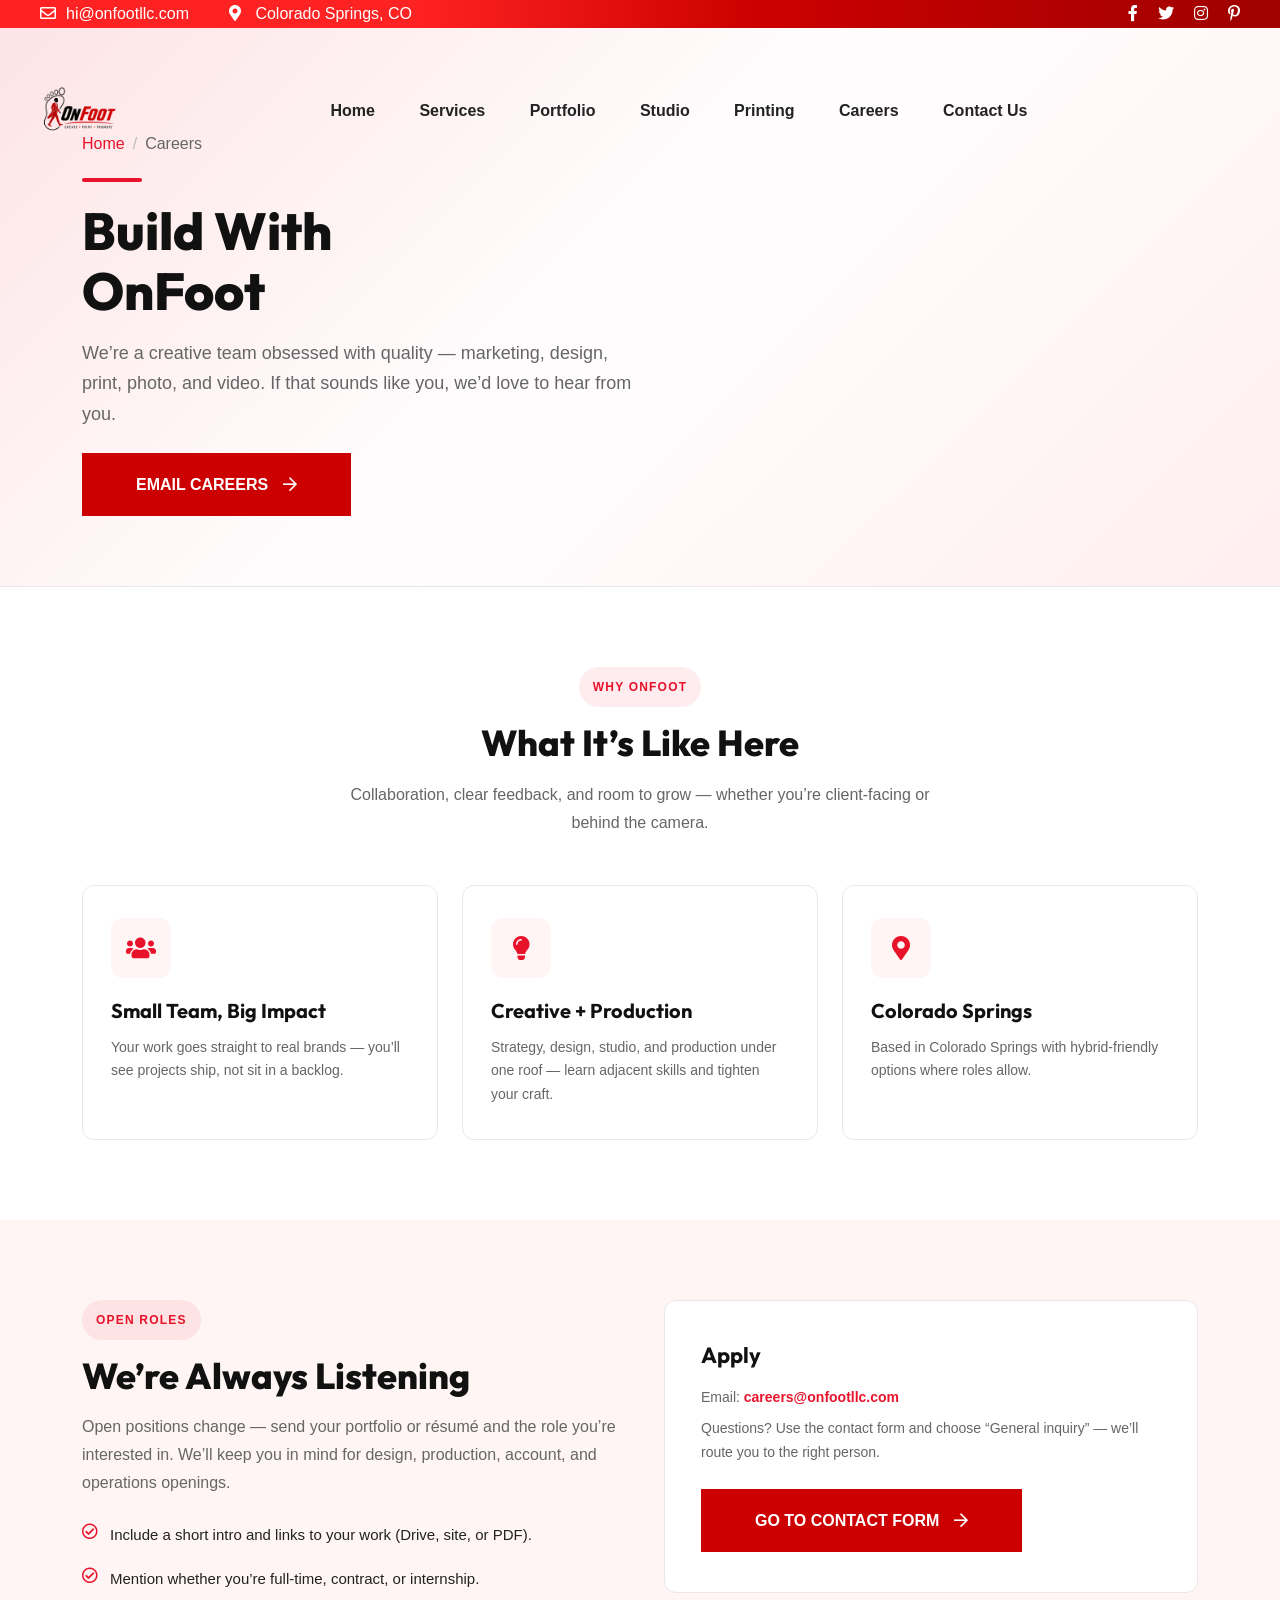
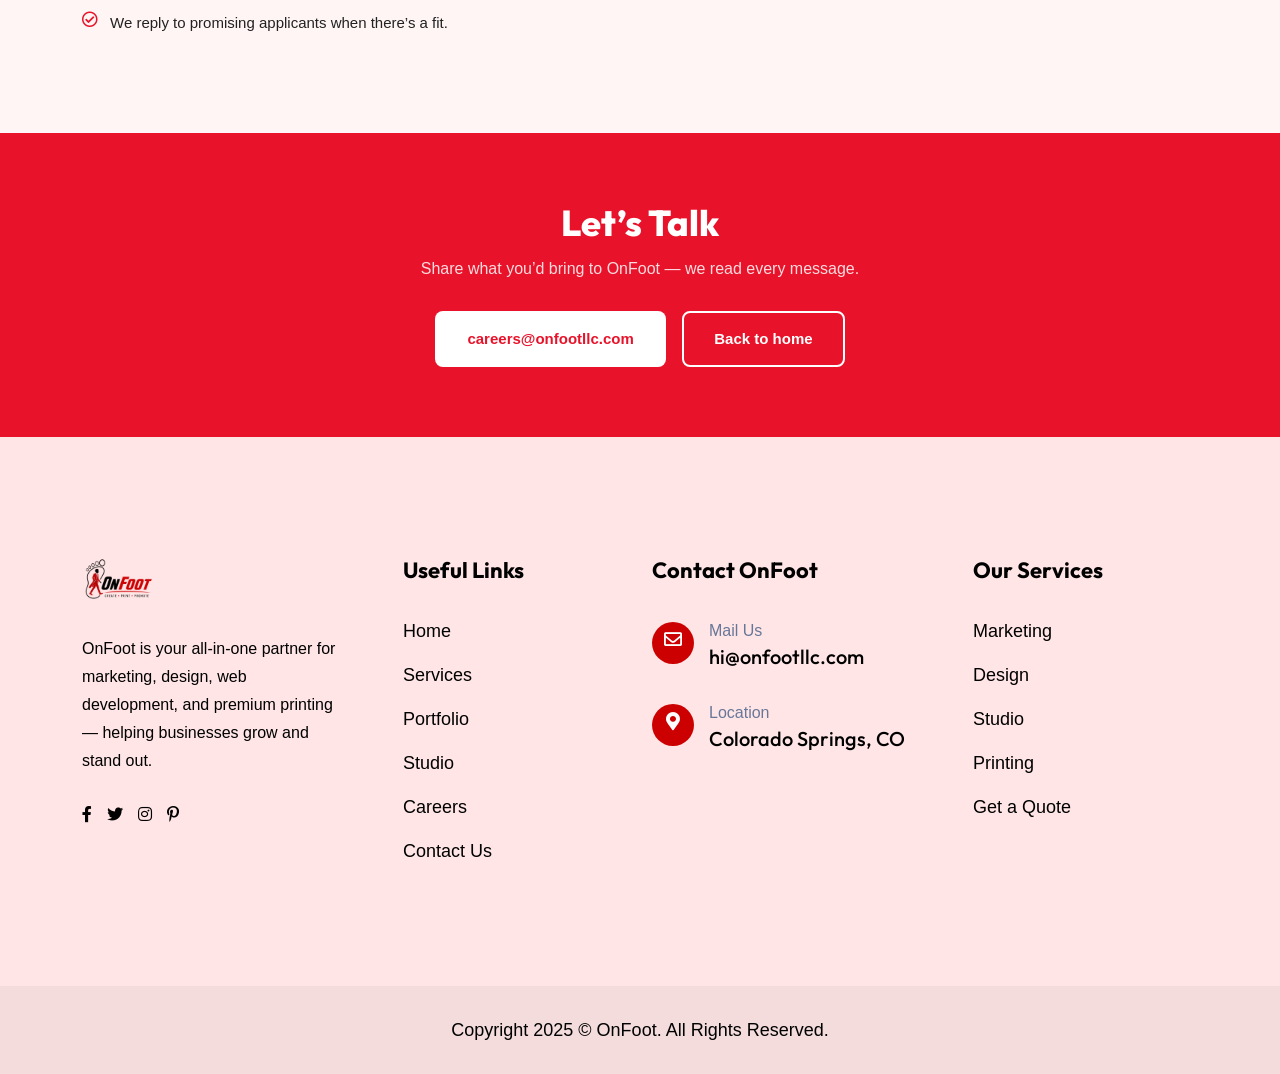
==== commit aefa45a2: "Update hero/header styling consistency across site pages. Align hero spacing and readability on key " ====
--- a/careers.html
+++ b/careers.html
@@ -27,7 +27,7 @@
         }
         .page-hero {
             background: linear-gradient(135deg, #fff5f5 0%, #ffffff 45%, #ffeef0 100%);
-            padding: 160px 0 80px;
+            padding: 130px 0 70px;
             position: relative;
             overflow: hidden;
             margin-top: 0;
@@ -179,9 +179,7 @@
                         </div>
                     </div>
                     <div class="header-right d-flex justify-content-end align-items-center">
-                        <a href="#0" class="search-trigger search-icon"><i class="fal fa-search"></i></a>
-                        <div class="menu-cart"><button id="openButton" class="cart-icon"><i class="far fa-shopping-cart"></i></button></div>
-                        <div class="header__hamburger d-xl-none my-auto"><div class="sidebar__toggle"><i class="far fa-bars"></i></div></div>
+<div class="header__hamburger d-xl-none my-auto"><div class="sidebar__toggle"><i class="far fa-bars"></i></div></div>
                     </div>
                 </div>
             </div>
@@ -200,14 +198,6 @@
     </div>
     <button id="closeButton" class="x-mark-icon"><i class="fas fa-times"></i></button>
 </div>
-
-<div class="search-wrap">
-    <div class="search-inner">
-        <i class="fas fa-times search-close" id="search-close"></i>
-        <div class="search-cell">
-            <form method="get"><div class="search-field-holder"><input type="search" class="main-search-input" placeholder="Search..."></div></form>
-        </div>
-    </div>
 </div>
 
 <div class="page-hero">
--- a/assets/css/hero.css
+++ b/assets/css/hero.css
@@ -116,16 +116,17 @@
 
 /* Headline */
 .hero-big-title {
-    font-size: clamp(56px, 8vw, 110px);
+    font-size: clamp(24px, 3vw, 44px);
     font-weight: 900;
     line-height: 0.9;
     text-transform: uppercase;
     letter-spacing: -2px;
     margin-bottom: 24px;
     color: #1a1a1a;
-}
-.hero-big-title .line-red { color: #E8132A; display: block; }
-.hero-big-title .line-outline { -webkit-text-stroke: 2px #1a1a1a; color: transparent; display: block; }
+    white-space: nowrap;
+}
+.hero-big-title .line-red { color: #E8132A; display: inline-block; margin-right: 8px; }
+.hero-big-title .line-outline { -webkit-text-stroke: 2px #1a1a1a; color: transparent; display: inline-block; }
 
 /* Subtext */
 .hero-sub {
@@ -231,7 +232,7 @@
 /* Responsive */
 @media (max-width: 992px) {
     .hero-right { display: none; }
-    .hero-big-title { font-size: clamp(44px, 12vw, 72px); }
+    .hero-big-title { font-size: clamp(18px, 4.8vw, 32px); }
 }
 
 @media (max-width: 768px) {
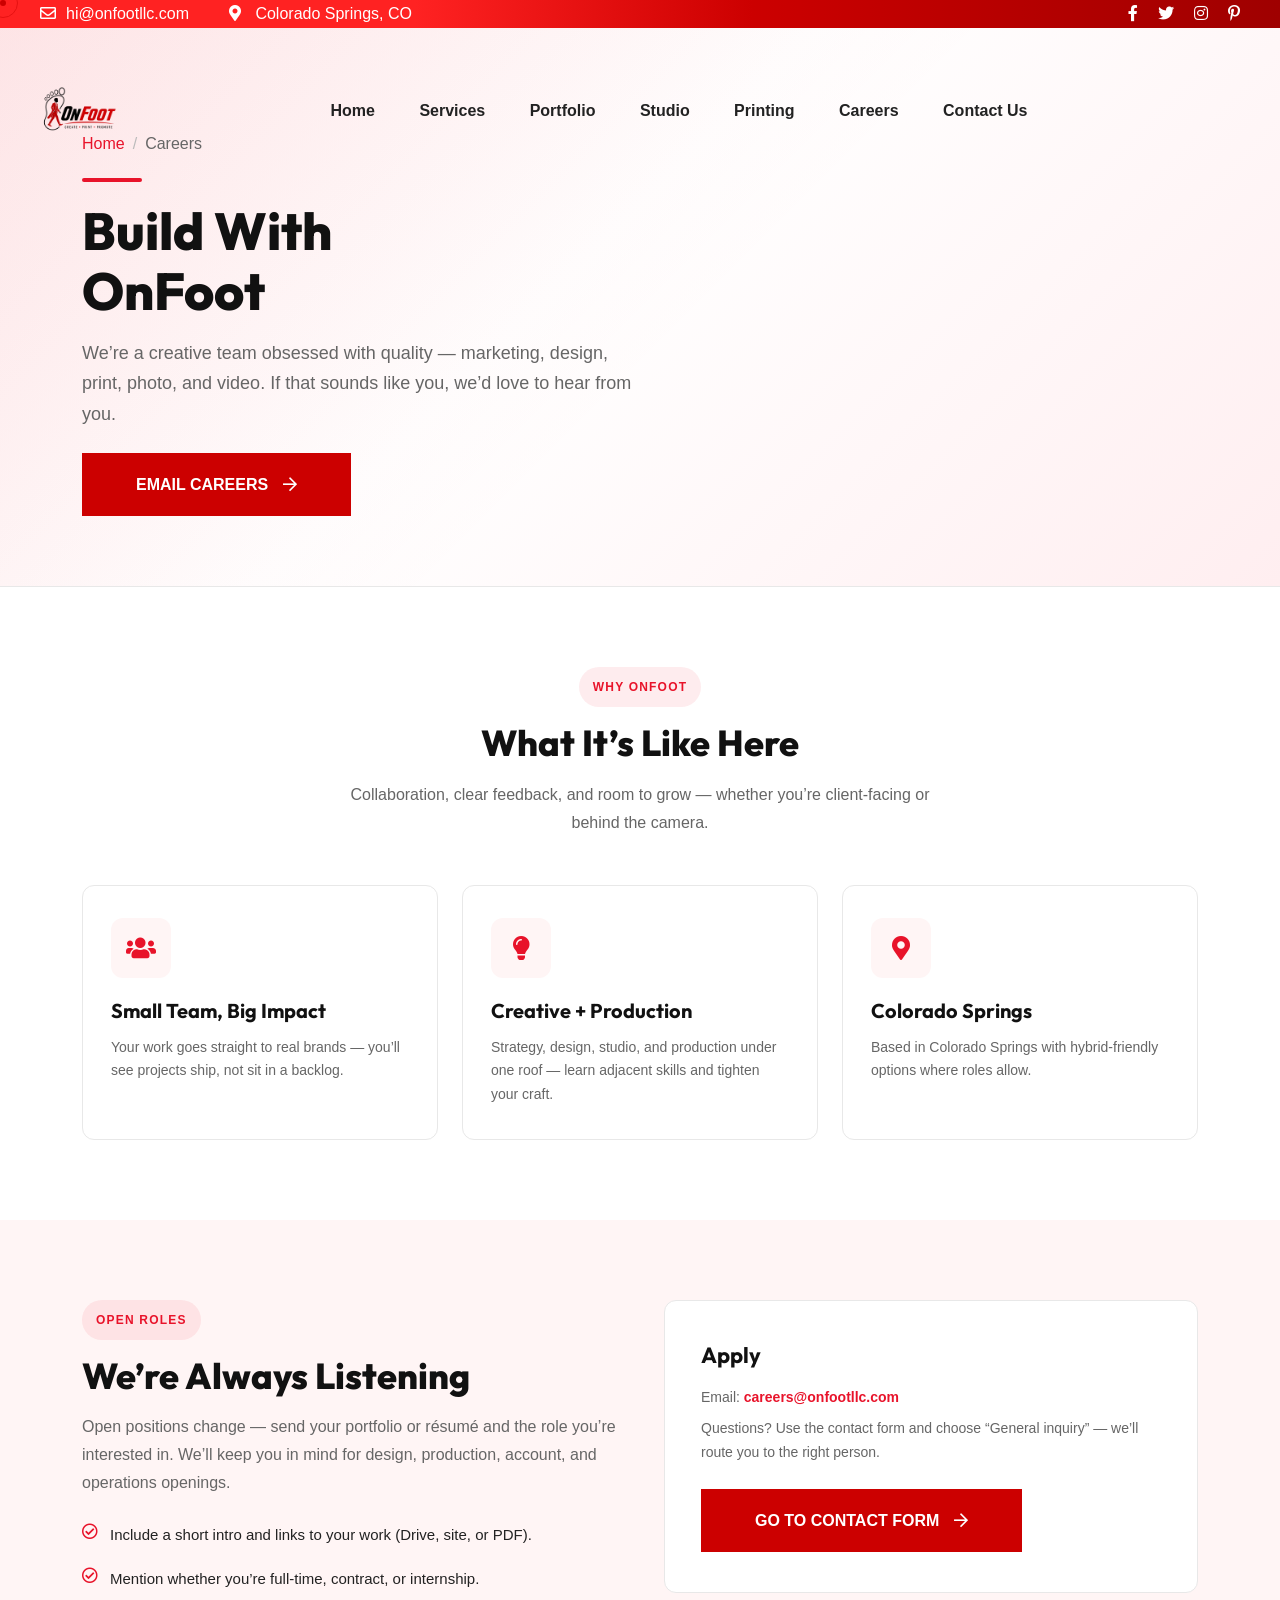
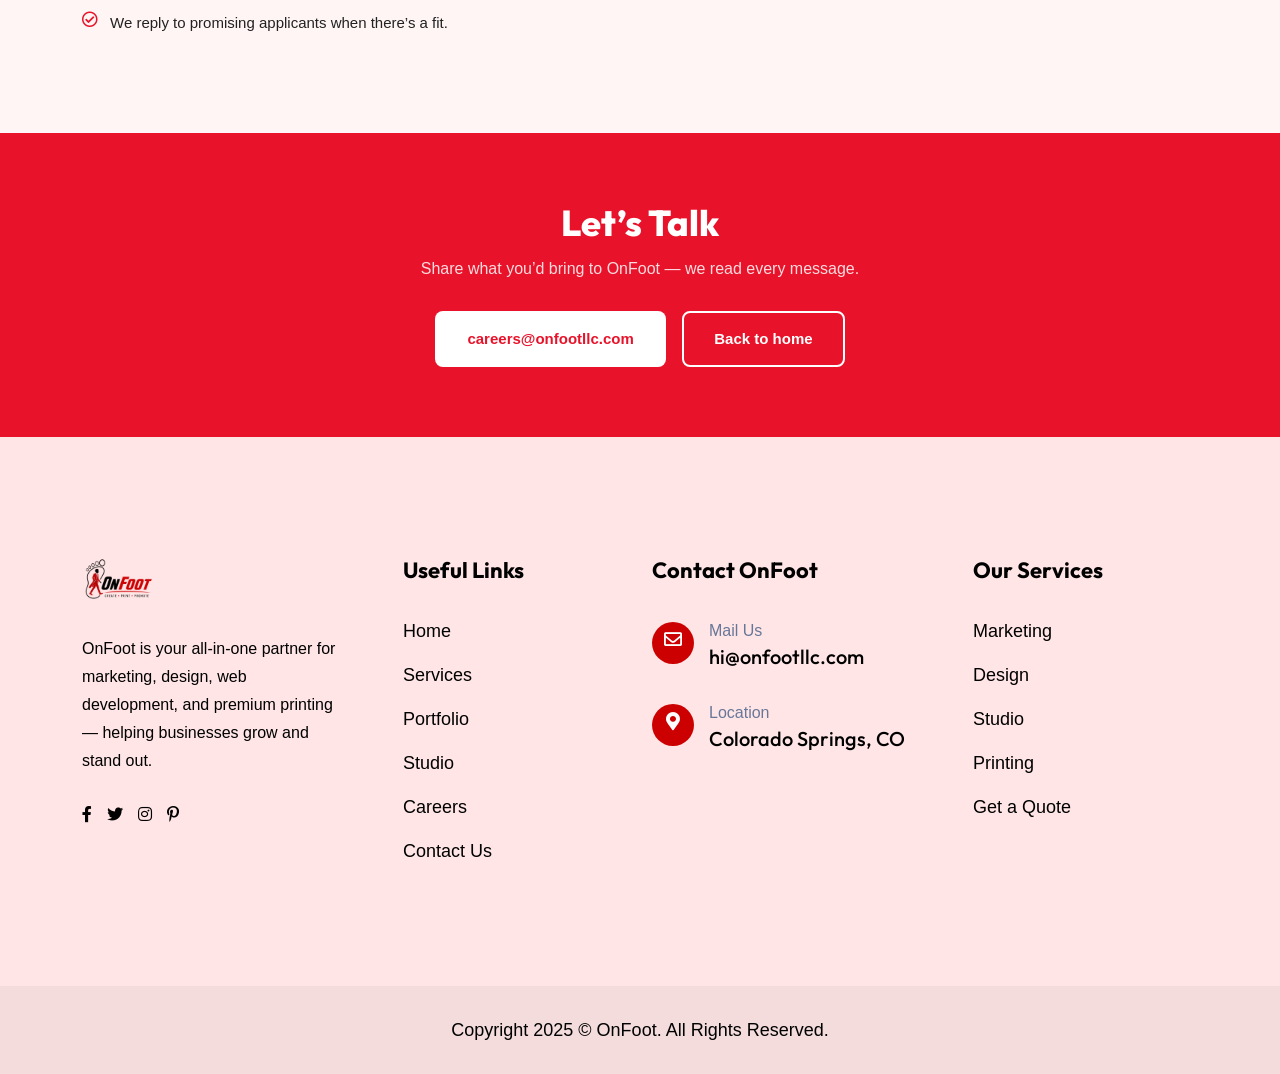
==== commit 185c1fcb: "Update global cursor behavior and services navigation flow. Enable the custom circle+dot cursor site" ====
--- a/careers.html
+++ b/careers.html
@@ -156,7 +156,7 @@
                                 <ul>
                                     <li><a href="index.html">Home</a></li>
                                     <li class="has-dropdown">
-                                        <a href="services.html">Services</a>
+                                        <a href="#">Services</a>
                                         <ul class="submenu">
                                             <li><a href="marketing.html">Marketing</a></li>
                                             <li><a href="design.html">Design</a></li>
@@ -300,7 +300,7 @@
                         <div class="widget-head"><h3>Useful Links</h3></div>
                         <ul class="list-items">
                             <li><a href="index.html">Home</a></li>
-                            <li><a href="services.html">Services</a></li>
+                            <li><a href="#">Services</a></li>
                             <li><a href="portfolio.html">Portfolio</a></li>
                             <li><a href="studio.html">Studio</a></li>
                             <li><a href="careers.html">Careers</a></li>
--- a/assets/css/main.css
+++ b/assets/css/main.css
@@ -467,6 +467,11 @@
   transform: translateZ(0);
   visibility: hidden;
 }
+@media (min-width: 768px) {
+  html, body, a, button, input, textarea, select, .theme-btn, .cursor-pointer {
+    cursor: none !important;
+  }
+}
 @media (max-width: 767px) {
   .mouse-cursor {
     display: none;
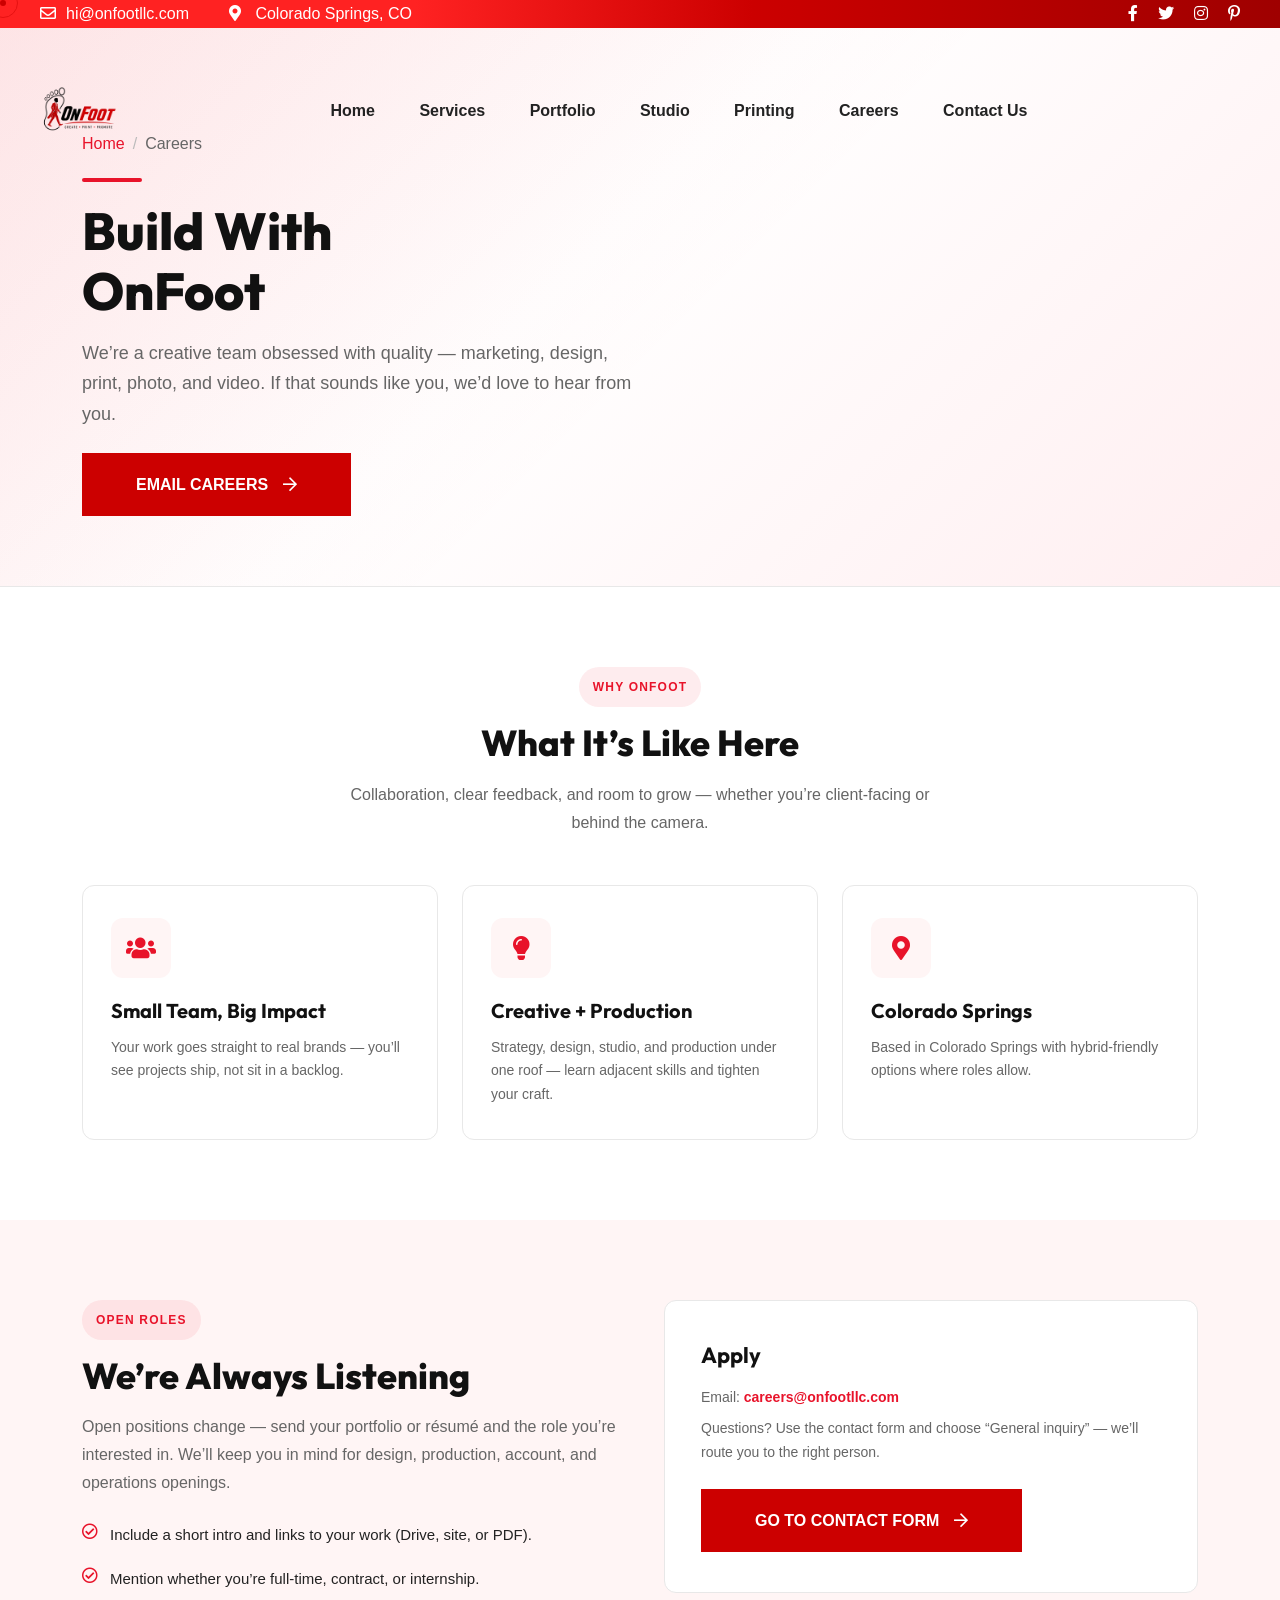
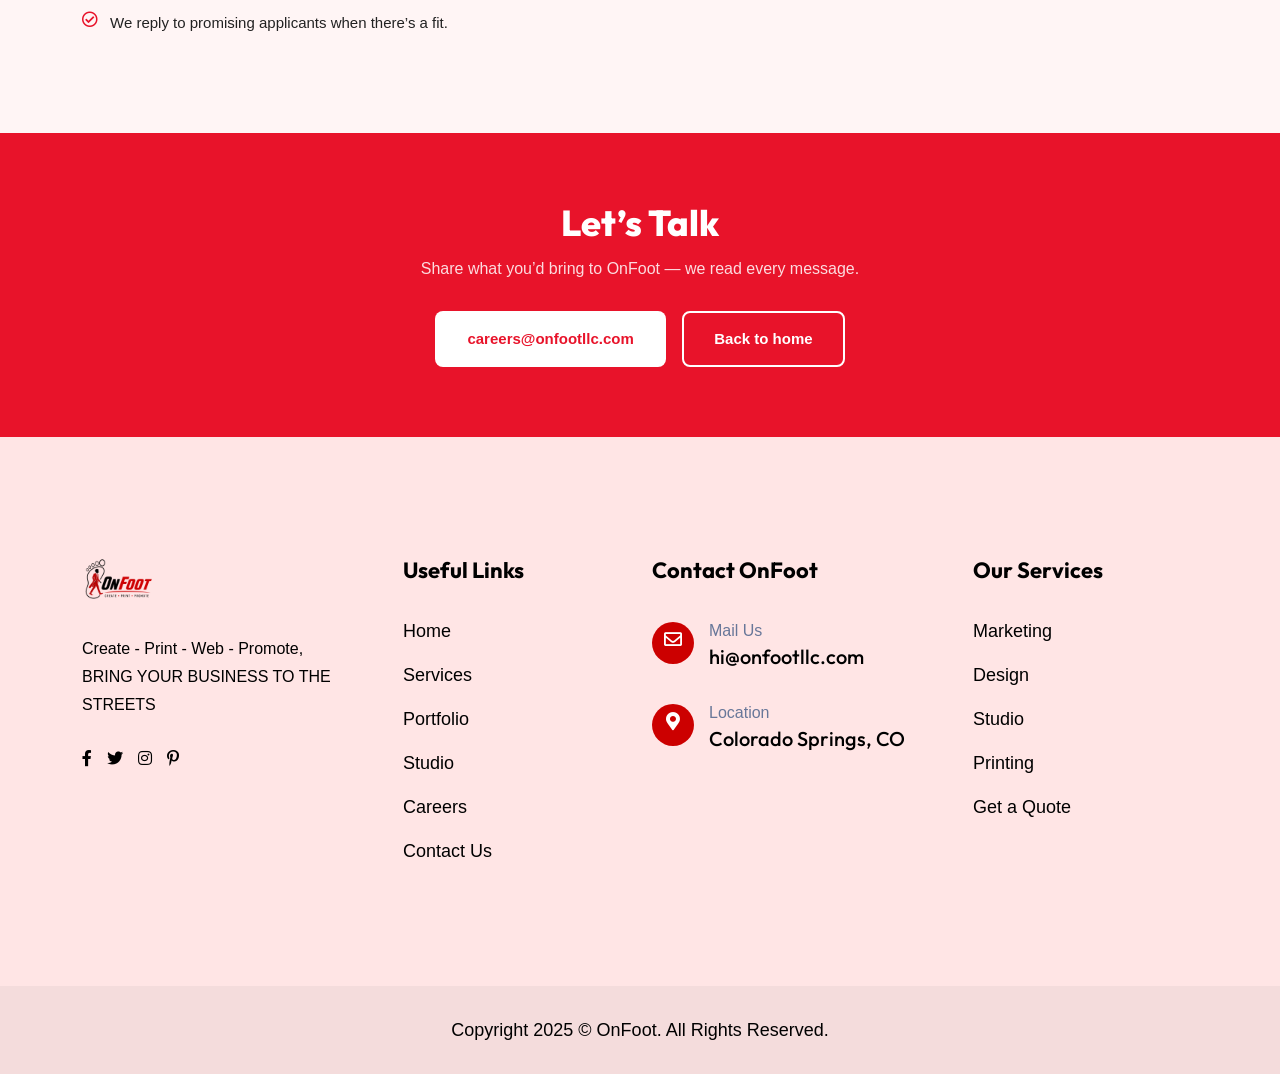
==== commit 242ff919: "Update homepage content blocks and standardize footer contact details. Adjust hero sizing/spacing, r" ====
--- a/careers.html
+++ b/careers.html
@@ -285,7 +285,7 @@
                     <div class="single-footer-widget">
                         <div class="widget-head"><a href="index.html"><img src="assets/img/logo/onfootlogo.png" alt="logo"></a></div>
                         <div class="footer-content">
-                            <p>OnFoot is your all-in-one partner for marketing, design, web development, and premium printing — helping businesses grow and stand out.</p>
+                            <p>Create - Print - Web - Promote, BRING YOUR BUSINESS TO THE STREETS</p>
                             <div class="social-icon style-2 d-flex align-items-center">
                                 <a href="#"><i class="fab fa-facebook-f"></i></a>
                                 <a href="#"><i class="fab fa-twitter"></i></a>
--- a/assets/css/hero.css
+++ b/assets/css/hero.css
@@ -103,7 +103,7 @@
     align-items: center;
     position: relative;
     overflow: hidden;
-    padding: 160px 0 80px;
+    padding: 130px 0 80px;
 }
 .onfoot-hero::before {
     content: '';
@@ -116,7 +116,7 @@
 
 /* Headline */
 .hero-big-title {
-    font-size: clamp(24px, 3vw, 44px);
+    font-size: clamp(30px, 3.8vw, 56px);
     font-weight: 900;
     line-height: 0.9;
     text-transform: uppercase;
@@ -232,7 +232,7 @@
 /* Responsive */
 @media (max-width: 992px) {
     .hero-right { display: none; }
-    .hero-big-title { font-size: clamp(18px, 4.8vw, 32px); }
+    .hero-big-title { font-size: clamp(22px, 6vw, 40px); }
 }
 
 @media (max-width: 768px) {
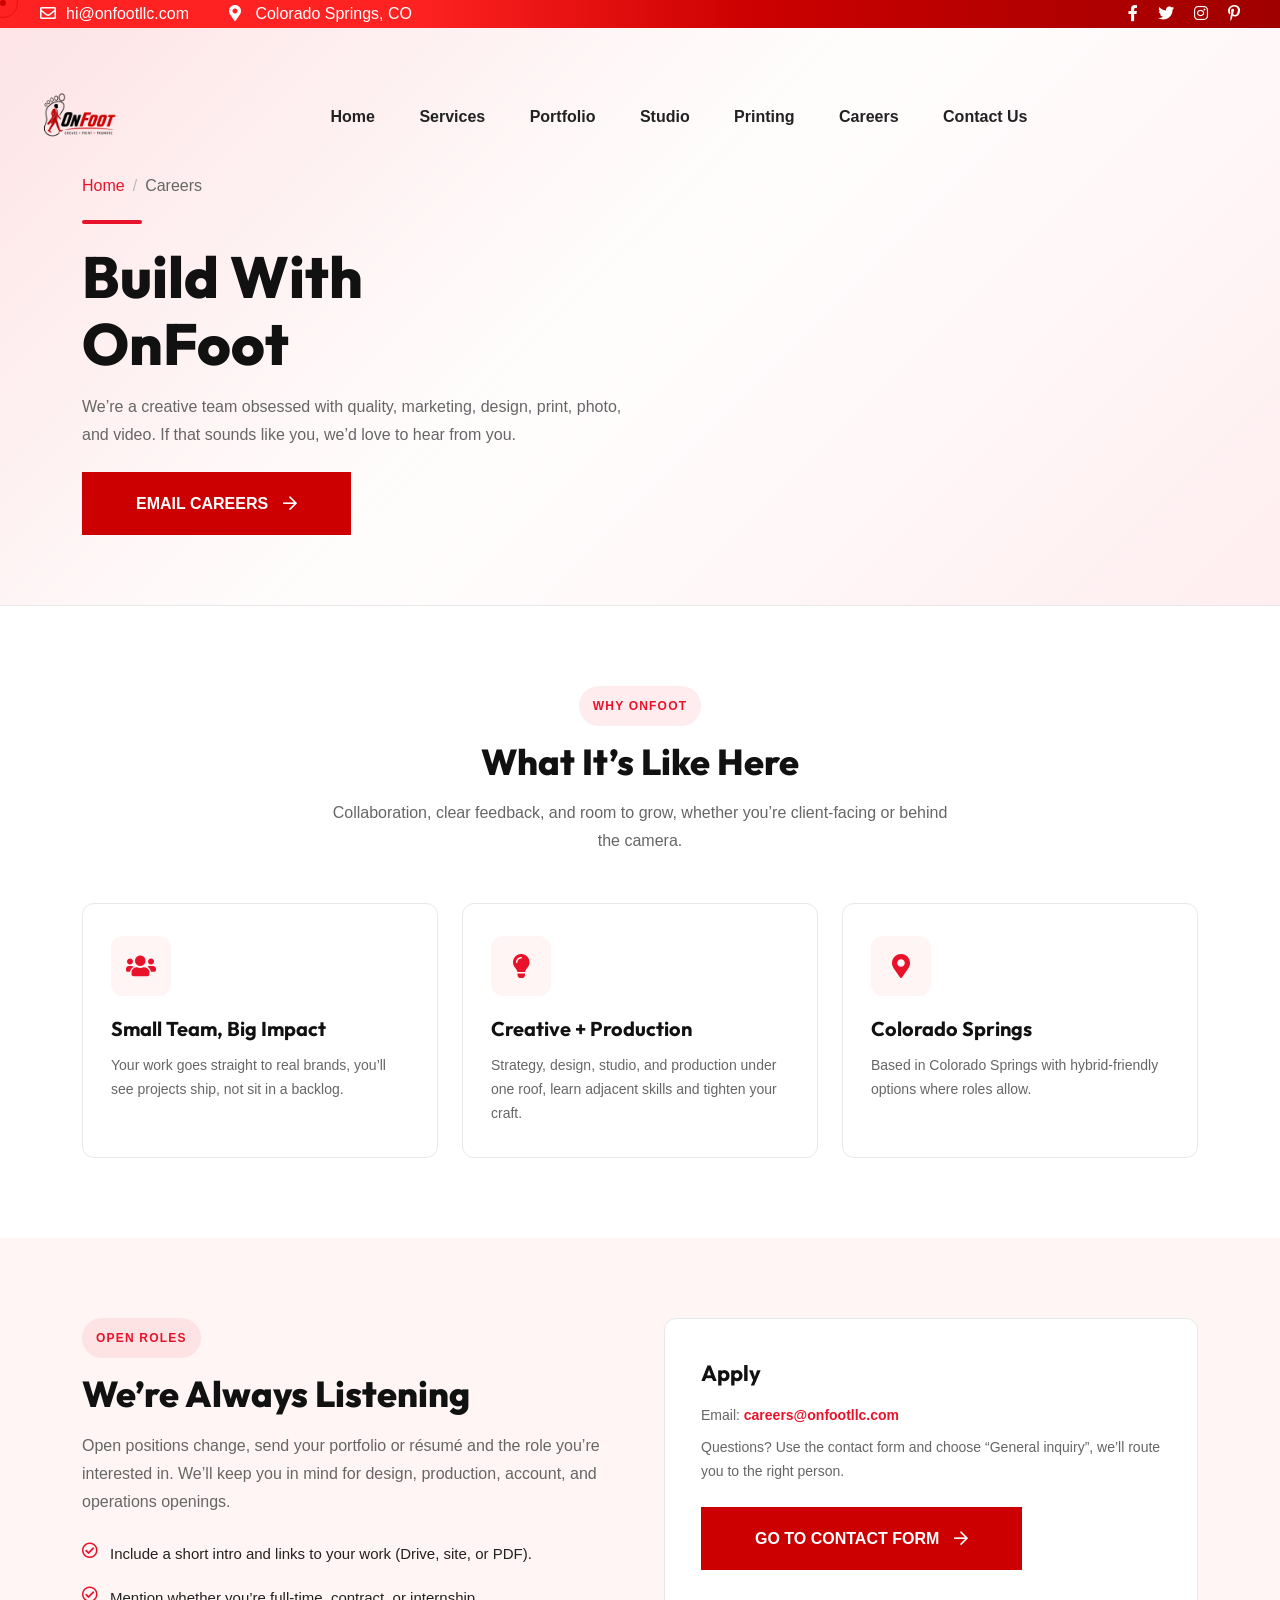
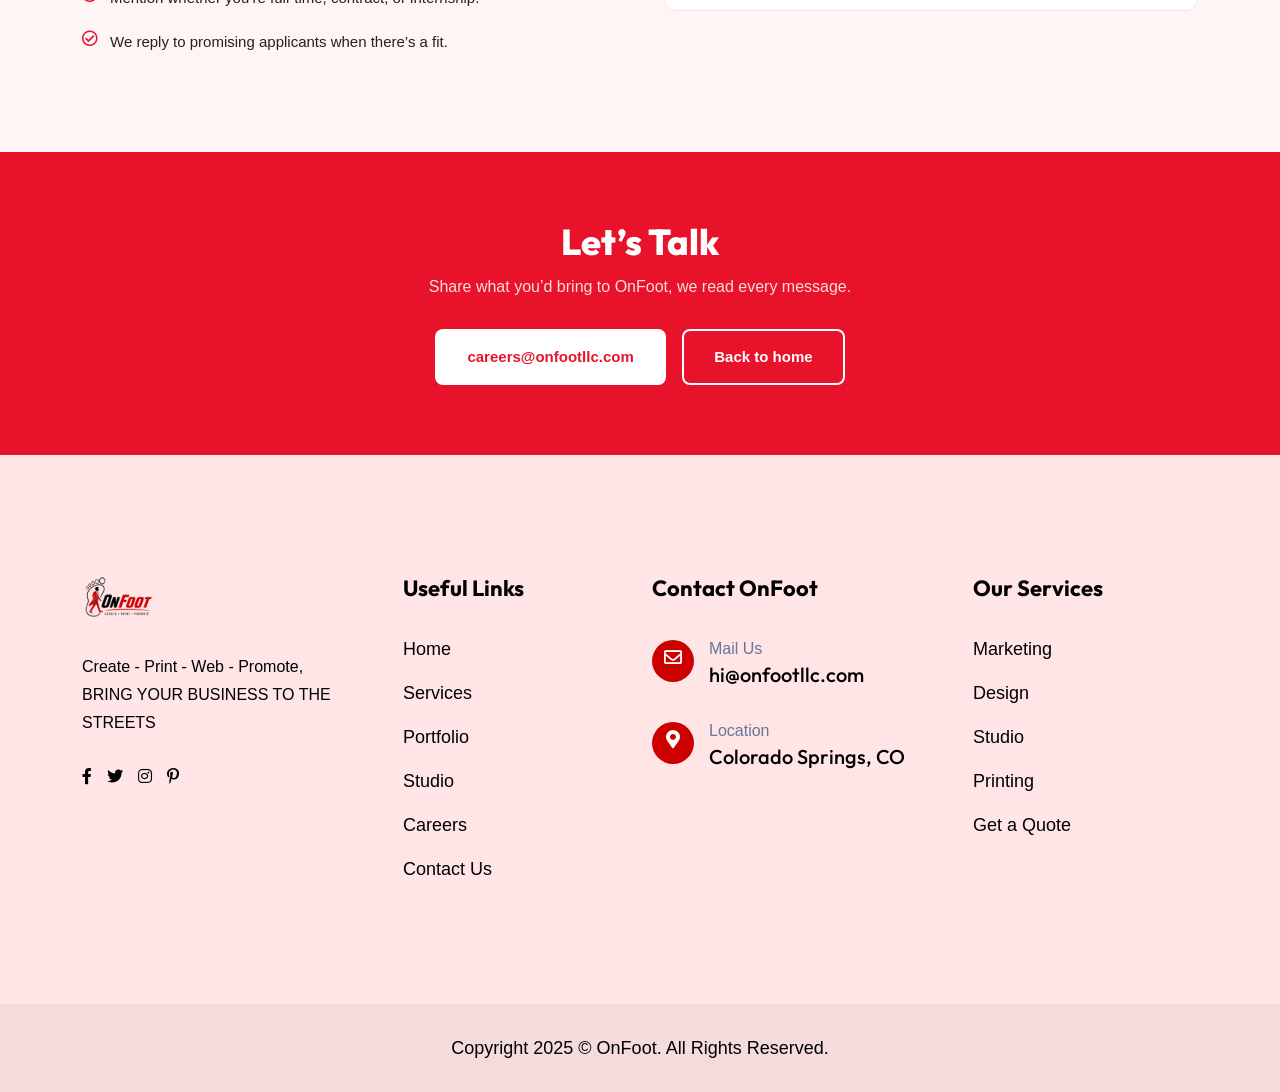
==== commit b619c445: "Update hero consistency and homepage headline behavior across pages. Align breadcrumb/hero spacing a" ====
--- a/careers.html
+++ b/careers.html
@@ -5,7 +5,7 @@
     <meta http-equiv="X-UA-Compatible" content="IE=edge">
     <meta name="viewport" content="width=device-width, initial-scale=1">
     <title>Careers | OnFoot</title>
-    <meta name="description" content="Careers at OnFoot — join our team in marketing, design, studio, and production.">
+    <meta name="description" content="Careers at OnFoot, join our team in marketing, design, studio, and production.">
     <link rel="shortcut icon" href="assets/img/favicon.svg">
     <link rel="stylesheet" href="assets/css/bootstrap.min.css">
     <link rel="stylesheet" href="assets/css/font-awesome.css">
@@ -35,8 +35,8 @@
         }
         .page-hero::before { content: ''; position: absolute; inset: 0; background: linear-gradient(135deg, rgba(232,19,42,0.08) 0%, transparent 55%); pointer-events: none; }
         .page-hero .container { position: relative; z-index: 1; }
-        .page-hero h1 { font-size: 52px; font-weight: 800; color: var(--dark); margin-bottom: 16px; line-height: 1.15; }
-        .page-hero p { font-size: 18px; color: var(--muted); max-width: 560px; line-height: 1.7; margin-bottom: 24px; }
+        .page-hero h1 { font-size: 58px; font-weight: 800; color: var(--dark); margin-bottom: 16px; line-height: 1.15; }
+        .page-hero p { font-size: 16px; color: var(--muted); max-width: 560px; line-height: 1.7; margin-bottom: 24px; }
         .page-hero .breadcrumb { background: none; padding: 0; margin-bottom: 20px; }
         .page-hero .breadcrumb-item a { color: var(--red); text-decoration: none; }
         .page-hero .breadcrumb-item.active { color: var(--muted); }
@@ -198,14 +198,13 @@
     </div>
     <button id="closeButton" class="x-mark-icon"><i class="fas fa-times"></i></button>
 </div>
-</div>
 
 <div class="page-hero">
     <div class="container">
         <nav aria-label="breadcrumb"><ol class="breadcrumb"><li class="breadcrumb-item"><a href="index.html">Home</a></li><li class="breadcrumb-item active" aria-current="page">Careers</li></ol></nav>
         <div class="red-line"></div>
         <h1>Build With<br>OnFoot</h1>
-        <p>We’re a creative team obsessed with quality — marketing, design, print, photo, and video. If that sounds like you, we’d love to hear from you.</p>
+        <p>We’re a creative team obsessed with quality, marketing, design, print, photo, and video. If that sounds like you, we’d love to hear from you.</p>
         <a href="mailto:careers@onfootllc.com" class="theme-btn">Email careers <i class="far fa-arrow-right"></i></a>
     </div>
 </div>
@@ -215,21 +214,21 @@
         <div class="text-center mb-5">
             <span class="sec-badge">Why OnFoot</span>
             <h2 class="sec-title">What It’s Like Here</h2>
-            <p class="sec-desc mx-auto" style="max-width:620px;">Collaboration, clear feedback, and room to grow — whether you’re client-facing or behind the camera.</p>
+            <p class="sec-desc mx-auto" style="max-width:620px;">Collaboration, clear feedback, and room to grow, whether you’re client-facing or behind the camera.</p>
         </div>
         <div class="row g-4">
             <div class="col-lg-4 col-md-6 wow fadeInUp" data-wow-delay=".1s">
                 <div class="service-card">
                     <div class="icon"><i class="fas fa-users"></i></div>
                     <h4>Small Team, Big Impact</h4>
-                    <p>Your work goes straight to real brands — you’ll see projects ship, not sit in a backlog.</p>
+                    <p>Your work goes straight to real brands, you’ll see projects ship, not sit in a backlog.</p>
                 </div>
             </div>
             <div class="col-lg-4 col-md-6 wow fadeInUp" data-wow-delay=".2s">
                 <div class="service-card">
                     <div class="icon"><i class="fas fa-lightbulb"></i></div>
                     <h4>Creative + Production</h4>
-                    <p>Strategy, design, studio, and production under one roof — learn adjacent skills and tighten your craft.</p>
+                    <p>Strategy, design, studio, and production under one roof, learn adjacent skills and tighten your craft.</p>
                 </div>
             </div>
             <div class="col-lg-4 col-md-6 wow fadeInUp" data-wow-delay=".3s">
@@ -249,7 +248,7 @@
             <div class="col-lg-6 wow fadeInUp" data-wow-delay=".1s">
                 <span class="sec-badge">Open roles</span>
                 <h2 class="sec-title">We’re Always Listening</h2>
-                <p class="sec-desc">Open positions change — send your portfolio or résumé and the role you’re interested in. We’ll keep you in mind for design, production, account, and operations openings.</p>
+                <p class="sec-desc">Open positions change, send your portfolio or résumé and the role you’re interested in. We’ll keep you in mind for design, production, account, and operations openings.</p>
                 <ul class="feature-list mt-4">
                     <li><i class="far fa-check-circle"></i> <span>Include a short intro and links to your work (Drive, site, or PDF).</span></li>
                     <li><i class="far fa-check-circle"></i> <span>Mention whether you’re full-time, contract, or internship.</span></li>
@@ -260,7 +259,7 @@
                 <div class="service-card h-100" style="padding:40px 36px;">
                     <h4 class="mb-3" style="font-size:22px;">Apply</h4>
                     <p class="sec-desc mb-2">Email: <a href="mailto:careers@onfootllc.com" style="color:var(--red); font-weight:700;">careers@onfootllc.com</a></p>
-                    <p class="sec-desc mb-4">Questions? Use the contact form and choose “General inquiry” — we’ll route you to the right person.</p>
+                    <p class="sec-desc mb-4">Questions? Use the contact form and choose “General inquiry”, we’ll route you to the right person.</p>
                     <a href="contact.html" class="theme-btn">Go to contact form <i class="far fa-arrow-right"></i></a>
                 </div>
             </div>
@@ -271,7 +270,7 @@
 <div class="cta-banner">
     <div class="container">
         <h2>Let’s Talk</h2>
-        <p>Share what you’d bring to OnFoot — we read every message.</p>
+        <p>Share what you’d bring to OnFoot, we read every message.</p>
         <a href="mailto:careers@onfootllc.com" class="btn-white">careers@onfootllc.com</a>
         <a href="index.html" class="btn-outline-white">Back to home</a>
     </div>
--- a/assets/css/main.css
+++ b/assets/css/main.css
@@ -9394,7 +9394,7 @@
   font-size: 18px;
 }
 
-/* OnFoot unified logo (onfootlogo.png) — all pages */
+/* OnFoot unified logo (onfootlogo.png), all pages */
 .header-section-3 .header-logo img,
 .header-section-3 .header-logo-2 img,
 .header-section-3 .logo img {
--- a/assets/css/hero.css
+++ b/assets/css/hero.css
@@ -18,7 +18,7 @@
     z-index: 999;
     background: transparent !important;
     box-shadow: none;
-    padding: 18px 0;
+    padding: 24px 0;
     transition: background 0.4s ease, box-shadow 0.4s ease, padding 0.3s ease;
 }
 
@@ -61,7 +61,7 @@
     top: 0 !important;
     background: #ffffff !important;
     box-shadow: 0 2px 20px rgba(0, 0, 0, 0.08) !important;
-    padding: 10px 0;
+    padding: 14px 0;
 }
 .header-section-3 #header-sticky.scrolled .main-menu nav ul li a {
     color: #222222 !important;
@@ -80,6 +80,31 @@
 }
 .header-section-3 #header-sticky.scrolled .submenu li a {
     color: #444 !important;
+}
+
+/* ── Homepage: light hero gradient; keep nav + icons dark at top and when scrolled ── */
+body.page-home .header-section-3 #header-sticky .main-menu nav ul li a {
+    color: #222222 !important;
+}
+body.page-home .header-section-3 #header-sticky .main-menu nav ul li a:hover,
+body.page-home .header-section-3 #header-sticky .main-menu nav ul li.active > a {
+    color: #E8132A !important;
+}
+body.page-home .header-section-3 #header-sticky .search-icon i,
+body.page-home .header-section-3 #header-sticky .cart-icon i,
+body.page-home .header-section-3 #header-sticky .sidebar__toggle i {
+    color: #222222 !important;
+}
+body.page-home .header-section-3 #header-sticky .main-menu nav ul li .submenu {
+    background: #ffffff !important;
+    border-top: 2px solid #E8132A;
+}
+body.page-home .header-section-3 #header-sticky .main-menu nav ul li .submenu li a {
+    color: #444444 !important;
+}
+body.page-home .header-section-3 #header-sticky .main-menu nav ul li .submenu li a:hover,
+body.page-home .header-section-3 #header-sticky .main-menu nav ul li .submenu li.active > a {
+    color: #E8132A !important;
 }
 
 /* ── Mobile offcanvas (burger panel) spacing ── */
@@ -118,15 +143,45 @@
 .hero-big-title {
     font-size: clamp(30px, 3.8vw, 56px);
     font-weight: 900;
-    line-height: 0.9;
+    line-height: 1;
     text-transform: uppercase;
     letter-spacing: -2px;
     margin-bottom: 24px;
     color: #1a1a1a;
+    white-space: normal;
+    display: flex;
+    flex-direction: column;
+    align-items: flex-start;
+}
+.hero-title-line1 {
+    display: block;
     white-space: nowrap;
-}
-.hero-big-title .line-red { color: #E8132A; display: inline-block; margin-right: 8px; }
-.hero-big-title .line-outline { -webkit-text-stroke: 2px #1a1a1a; color: transparent; display: inline-block; }
+    line-height: 0.92;
+}
+.hero-title-line2 {
+    display: block;
+    white-space: nowrap;
+    margin-top: 0.06em;
+    line-height: 0.92;
+}
+.hero-big-title .line-white,
+.hero-big-title .line-red,
+.hero-big-title .line-outline {
+    transition: none !important;
+}
+.hero-big-title .line-white {
+    display: inline-block;
+    margin-right: 0.28em;
+}
+.hero-big-title .line-red {
+    color: #E8132A;
+    display: inline-block;
+}
+.hero-big-title .line-outline {
+    -webkit-text-stroke: 2px #1a1a1a;
+    color: transparent;
+    display: inline-block;
+}
 
 /* Subtext */
 .hero-sub {
@@ -266,6 +321,8 @@
         width: auto !important;
         max-width: min(280px, 62vw) !important;
         object-fit: contain !important;
+        transform: scale(1.08);
+        transform-origin: left center;
     }
     .header-section-3 #header-sticky .header-main {
         justify-content: space-between !important;
@@ -281,4 +338,20 @@
         min-width: 0;
         padding-left: 0 !important;
     }
+}
+
+/* Fixed #header-sticky overlays content; without extra top pad the breadcrumb sits
+   under the logo vs Portfolio (no hero.css = full header in normal flow inside absolute shell). */
+.header-section-3 ~ .page-hero {
+    padding-top: 172px !important;
+}
+@media (max-width: 992px) {
+    .header-section-3 ~ .page-hero {
+        padding-top: 158px !important;
+    }
+}
+@media (max-width: 768px) {
+    .header-section-3 ~ .page-hero {
+        padding-top: 132px !important;
+    }
 }
